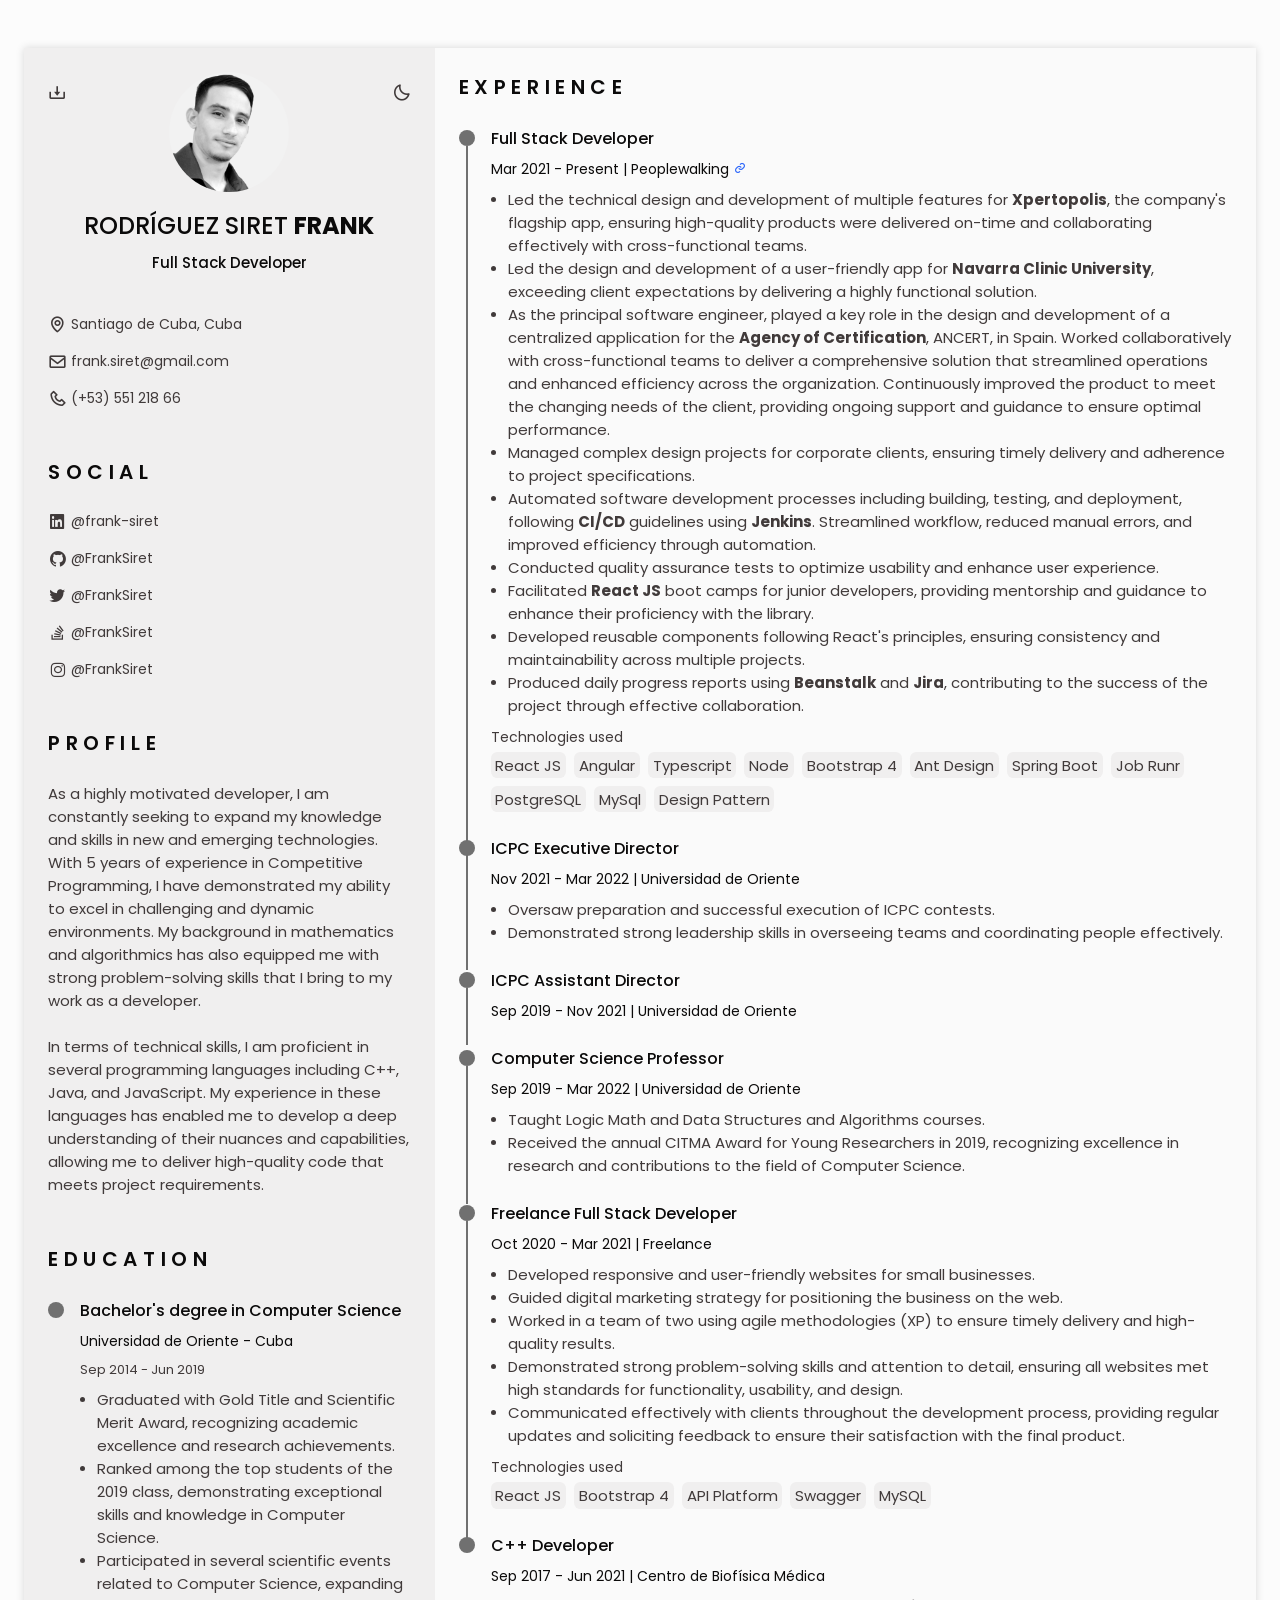
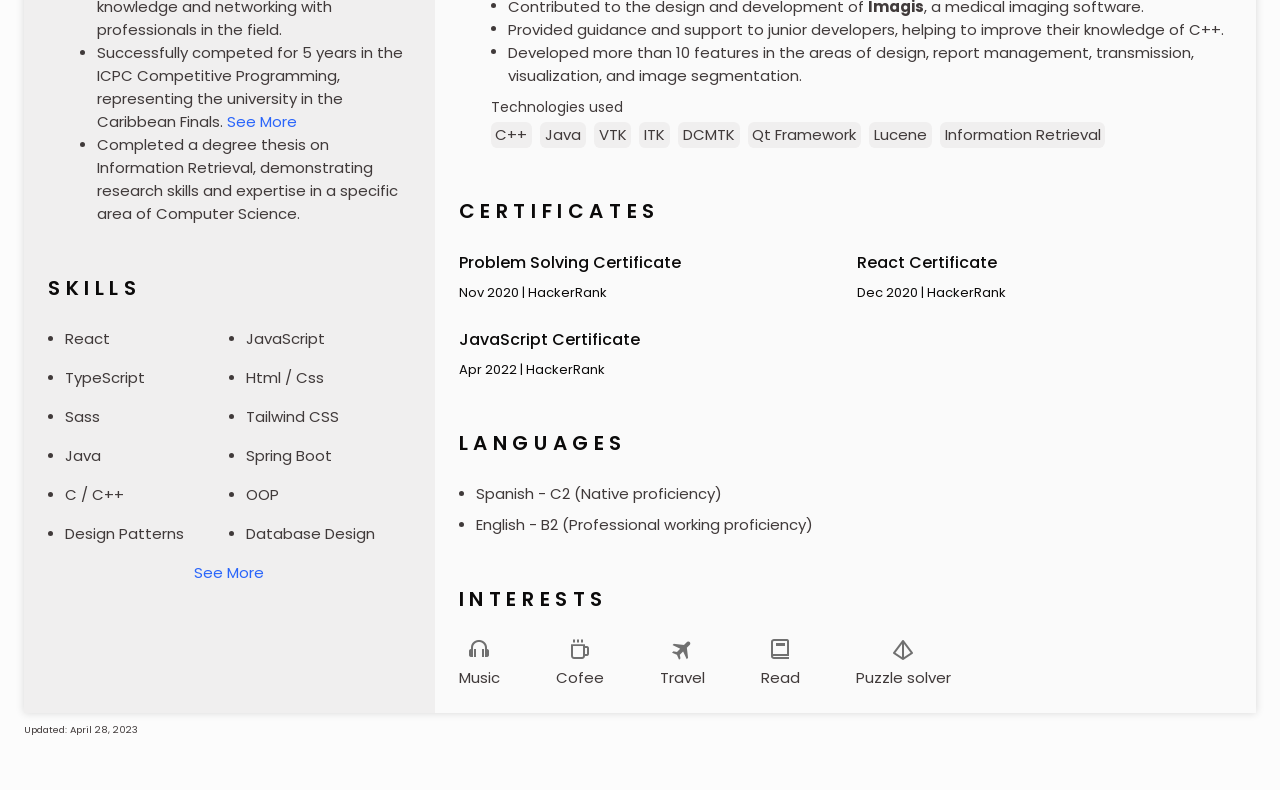
==== index.html @ 0987fc13 "change address" ====
<!DOCTYPE html>
<html lang="en">

<head>
    <meta charset="UTF-8">
    <meta name="viewport" content="width=device-width, initial-scale=1.0">

    <!--========== BOX ICONS ==========-->
    <link rel="stylesheet" href="https://cdn.jsdelivr.net/npm/boxicons@latest/css/boxicons.min.css">

    <!--========== CSS ==========-->
    <link rel="stylesheet" href="assets/css/styles.css">

    <title>Resume CV - Frank</title>
</head>

<body>
    <!--========== HEADER ==========-->
    <header class=" l-header" id="header">
        <nav class="nav bd-container">
            <a href="#" class="nav__logo">Frank</a>

            <div class="nav__menu" id="nav-menu">
                <ul class="nav__list">
                    <li class="nav__item">
                        <a href="#home" class="nav__link">
                            <i class='bx bx-home nav__icon'></i>Home
                        </a>
                    </li>

                    <li class="nav__item">
                        <a href="#profile" class="nav__link">
                            <i class='bx bx-user nav__icon'></i>Profile
                        </a>
                    </li>

                    <li class="nav__item">
                        <a href="#education" class="nav__link">
                            <i class='bx bx-book nav__icon'></i>Education
                        </a>
                    </li>

                    <li class="nav__item">
                        <a href="#skills" class="nav__link">
                            <i class='bx bx-receipt nav__icon'></i>Skills
                        </a>
                    </li>

                    <li class="nav__item">
                        <a href="#experience" class="nav__link">
                            <i class='bx bx-briefcase-alt nav__icon'></i>Experience
                        </a>
                    </li>

                    <li class="nav__item">
                        <a href="#certificates" class="nav__link">
                            <i class='bx bx-award nav__icon'></i>Certificates
                        </a>
                    </li>

                    <!-- <li class="nav__item">
                        <a href="#references" class="nav__link">
                            <i class='bx bx-link-external nav__icon'></i>References
                        </a>
                    </li> -->
                </ul>
            </div>

            <div class="nav__toggle" id="nav-toggle">
                <i class='bx bx-grid-alt'></i>
            </div>
        </nav>
    </header>

    <main class="l-main bd-container">
        <!-- All elements within this div, is generated in PDF -->
        <div class="resume" id="area-cv">
            <div class="resume__left">
                <!--========== HOME ==========-->
                <section class="home" id="home">
                    <div class="home__container section bd-grid">
                        <div class="home__data bd-grid">
                            <img src="assets/img/perfil.jpg" alt="" class="home__img">

                            <h1 class="home__title">RODRÍGUEZ SIRET <b>FRANK</b></h1>

                            <h3 class="home__profession">Full Stack Developer</h3>

                            <!-- Button to download yout CV saved in the pdf folder. Available for mobile -->
                            <div>
                                <a download="" href="assets/pdf/cv-frank-rodriguez-ca.pdf" target="_blank"
                                    class="home__button-movil">Download</a>
                            </div>
                        </div>

                        <div class="home__address bd-grid">
                            <span class="home__information">
                                <i class='bx bx-map home__icon'></i> Santiago de Cuba, Cuba
                            </span>

                            <a href="mailto:frank.siret@gmail.com" target="_black" class="home__information">
                                <i class='bx bx-envelope home__icon'></i> frank.siret@gmail.com
                            </a>

                            <a href="tel:+5352268245" target="_black" class="home__information">
                                <i class='bx bx-phone home__icon'></i> (+53) 551 218 66
                            </a>
                        </div>

                    </div>

                    <!-- Theme change button -->
                    <i class="bx bx-moon change-theme" title="Theme" id="theme-button"></i>

                    <!-- Button to generate and download the pdf. Available for desktop. -->
                    <!-- <i class="bx bx-download generate-pdf" title="Generate PDF" id="resume-button"></i> -->

                    <a title="Download PDF" class="bx bx-download generate-pdf" download=""
                        href="assets/pdf/cv-frank-rodriguez-ca.pdf" target="_blank"></a>

                </section>

                <!--========== SOCIAL ==========-->
                <section class="social section">
                    <h2 class="section-title">SOCIAL</h2>

                    <div class="social__container bd-grid">
                        <a href="https://linkedin.com/in/frank-siret/" target="_black" class="social__link">
                            <i class='bx bxl-linkedin-square social__icon'></i> @frank-siret
                        </a>

                        <a href="https://github.com/FrankSiret" target="_black" class="social__link">
                            <i class='bx bxl-github social__icon'></i> @FrankSiret
                        </a>

                        <a href="https://twitter.com/FrankSiret" target="_black" class="social__link">
                            <i class='bx bxl-twitter social__icon'></i> @FrankSiret
                        </a>

                        <a href="https://stackoverflow.com/users/11278974/franksiret" target="_black"
                            class="social__link">
                            <i class='bx bxl-stack-overflow social__icon'></i> @FrankSiret
                        </a>

                        <a href="https://www.instagram.com/franksiret/" target="_black" class="social__link">
                            <i class='bx bxl-instagram social__icon'></i> @FrankSiret
                        </a>
                    </div>
                </section>

                <!--========== PROFILE ==========-->
                <section class="profile section" id="profile">
                    <h2 class="section-title">Profile</h2>

                    <p class="profile__description">
                        As a highly motivated developer, I am constantly seeking to expand my knowledge and skills in
                        new and emerging technologies. With 5 years of experience in Competitive Programming, I have
                        demonstrated my ability to excel in challenging and dynamic environments. My background in
                        mathematics and algorithmics has also equipped me with strong problem-solving skills that I
                        bring to my work as a developer.
                    </p>
                    <br>
                    <p class="profile__description">
                        In terms of technical skills, I am proficient in several programming languages including C++,
                        Java, and JavaScript. My experience in these languages has enabled me to develop a deep
                        understanding of their nuances and capabilities, allowing me to deliver high-quality code that
                        meets project requirements.
                    </p>
                </section>

                <!--========== EDUCATION ==========-->
                <section class="education section" id="education">
                    <h2 class="section-title">Education</h2>

                    <div class="education__container bd-grid">
                        <div class="education__content">
                            <div class="education__time">
                                <span class="education__rounder"></span>
                                <span class="education__line"></span>
                            </div>

                            <div class="education__data bd-grid">
                                <h3 class="education__title">Bachelor's degree in Computer Science</h3>
                                <span class="education__studies">Universidad de Oriente - Cuba</span>
                                <span class="education__year">Sep 2014 - Jun 2019</span>
                                <ul class="education__list">
                                    <li class="education__description">
                                        <span class="education__circle"></span>
                                        <div>Graduated with Gold Title and Scientific Merit Award, recognizing academic
                                            excellence and research achievements.</div>
                                    </li>
                                    <li class="education__description">
                                        <span class="education__circle"></span>
                                        <div>Ranked among the top students of the 2019 class, demonstrating exceptional
                                            skills and knowledge in Computer Science.</div>
                                    </li>
                                    <li class="education__description">
                                        <span class="education__circle"></span>
                                        <div>Participated in several scientific events related to Computer Science,
                                            expanding knowledge and networking with professionals in the field.</div>
                                    </li>
                                    <li class="education__description">
                                        <span class="education__circle"></span>
                                        <div>Successfully competed for 5 years in the ICPC Competitive Programming,
                                            representing the university in the Caribbean Finals.

                                            <a href="#" class="icpc__award-button" id="icpc__award-button">See
                                                More</a>

                                            <ul class="icpc__award" id="icpc__award">
                                                <li class="icpc__award-item">
                                                    <div class="icpc__time">
                                                        <span class="icpc__rounder"></span>
                                                        <span class="icpc__line"></span>
                                                    </div>

                                                    <div class="icpc__data bd-grid">
                                                        <p class="icpc__award-title">2018 ICPC Caribbean Finals</p>
                                                        <span class="icpc__award-date"
                                                            title="Univeridad de las Ciencias Informáticas">Nov 2018 -
                                                            UCI</span>
                                                        <div class="icpc__award-data">
                                                            <a target="_blank"
                                                                href="https://icpc.baylor.edu/regionals/finder/caribfinals-2018/standings"
                                                                class="icpc__award-place">
                                                                14th place</a>
                                                            <span class="icpc__award-team">Mirage Team</span>
                                                        </div>
                                                    </div>
                                                </li>

                                                <li class="icpc__award-item">
                                                    <div class="icpc__time">
                                                        <span class="icpc__rounder"></span>
                                                        <span class="icpc__line"></span>
                                                    </div>

                                                    <div class="icpc__data bd-grid">
                                                        <p class="icpc__award-title">6th ICPC Challenger <a
                                                                target="_blank"
                                                                href="https://coj-forum.uci.cu/viewtopic.php?f=105&t=3603">"Battles
                                                                in the
                                                                Caribbean II"</a></p>
                                                        <span class="icpc__award-date"
                                                            title="Univeridad de las Ciencias Informáticas">Nov 2018 -
                                                            UCI</span>
                                                        <div class="icpc__award-data">
                                                            <span class="icpc__award-place color-gold">1st place</span>
                                                            <span class="icpc__award-team">Mirage Team</span>
                                                        </div>
                                                    </div>
                                                </li>

                                                <li class="icpc__award-item">
                                                    <div class="icpc__time">
                                                        <span class="icpc__rounder"></span>
                                                        <span class="icpc__line"></span>
                                                    </div>

                                                    <div class="icpc__data bd-grid">
                                                        <p class="icpc__award-title">2017 ICPC Caribbean Finals</p>
                                                        <span class="icpc__award-date"
                                                            title="Univeridad Central Marta Abreu de las Villas">Nov
                                                            2017 -
                                                            UCLV</span>
                                                        <div class="icpc__award-data">
                                                            <a target="_blank"
                                                                href="https://icpc.baylor.edu/regionals/finder/CF-2017/standings"
                                                                class="icpc__award-place">
                                                                13th place</a>
                                                            <span class="icpc__award-team">A-SAO Team</span>
                                                        </div>
                                                    </div>
                                                </li>

                                                <li class="icpc__award-item">
                                                    <div class="icpc__time">
                                                        <span class="icpc__rounder"></span>
                                                        <span class="icpc__line"></span>
                                                    </div>

                                                    <div class="icpc__data bd-grid">
                                                        <p class="icpc__award-title">5th ICPC Challenger <a
                                                                target="_blank"
                                                                href="https://coj-forum.uci.cu/viewtopic.php?f=77&t=3300&p=5077">"Connect
                                                                4"</a></p>
                                                        <span class="icpc__award-date"
                                                            title="Univeridad Central Marta Abreu de las Villas">Nov
                                                            2017 -
                                                            UCLV</span>
                                                        <div class="icpc__award-data">
                                                            <span class="icpc__award-place color-gold">1st place</span>
                                                            <span class="icpc__award-team">A-SAO Team</span>
                                                        </div>
                                                    </div>
                                                </li>

                                                <li class="icpc__award-item">
                                                    <div class="icpc__time">
                                                        <span class="icpc__rounder"></span>
                                                        <span class="icpc__line"></span>
                                                    </div>

                                                    <div class="icpc__data bd-grid">
                                                        <p class="icpc__award-title">2015 ACM-ICPC Caribbean Finals</p>
                                                        <span class="icpc__award-date"
                                                            title="Univeridad de las Ciencias Informáticas">Nov 2015 -
                                                            UCI</span>
                                                        <div class="icpc__award-data">
                                                            <a target="_blank"
                                                                href="https://icpc.baylor.edu/regionals/finder/CF-2015/standings"
                                                                class="icpc__award-place">
                                                                20th place</a>
                                                            <span class="icpc__award-team">A-SAO Team</span>
                                                        </div>
                                                    </div>
                                                </li>

                                                <li class="icpc__award-item">
                                                    <div class="icpc__time">
                                                        <span class="icpc__rounder"></span>
                                                        <span class="icpc__line"></span>
                                                    </div>

                                                    <div class="icpc__data bd-grid">
                                                        <p class="icpc__award-title">2014 ACM-ICPC Caribbean Finals</p>
                                                        <span class="icpc__award-date"
                                                            title="Univeridad de las Ciencias Informáticas">Nov 2014 -
                                                            UCI</span>
                                                        <div class="icpc__award-data">
                                                            <a target="_blank"
                                                                href="https://icpc.baylor.edu/regionals/finder/CF-2014/standings"
                                                                class="icpc__award-place">
                                                                34th place</a>
                                                            <span class="icpc__award-team">A-SAO Team</span>
                                                        </div>
                                                    </div>
                                                </li>
                                            </ul>
                                        </div>

                                    </li>
                                    <li class="education__description">
                                        <span class="education__circle"></span>
                                        <div>Completed a degree thesis on Information Retrieval, demonstrating research
                                            skills and expertise in a specific area of Computer Science.</div>
                                    </li>
                                </ul>
                            </div>
                        </div>

                    </div>
                </section>


                <!--========== SKILLS  ==========-->
                <section class="skills section hide" id="skills">
                    <h2 class="section-title">Skills</h2>

                    <div class="skills__content bd-grid">
                        <div class="skills__name">
                            <span class="skills__circle"></span> React
                            <div class="skills__time-stars" title="5 Stars">
                                <span class="skills__time">(7 years)</span>
                                <span class="skills__stars"><i class='bx bxs-star star__icon'></i>5</span>
                            </div>
                        </div>
                        <div class="skills__name">
                            <span class="skills__circle"></span> JavaScript
                            <div class="skills__time-stars" title="5 Stars">
                                <span class="skills__time">(7 years)</span>
                                <span class="skills__stars"><i class='bx bxs-star star__icon'></i>5</span>
                            </div>
                        </div>
                        <div class="skills__name">
                            <span class="skills__circle"></span> TypeScript
                            <div class="skills__time-stars" title="5 Stars">
                                <span class="skills__time">(5 years)</span>
                                <span class="skills__stars"><i class='bx bxs-star star__icon'></i>5</span>
                            </div>
                        </div>
                        <div class="skills__name">
                            <span class="skills__circle"></span> Html / Css
                            <div class="skills__time-stars" title="5 Stars">
                                <span class="skills__time">(7 years)</span>
                                <span class="skills__stars"><i class='bx bxs-star star__icon'></i>5</span>
                            </div>
                        </div>
                        <div class="skills__name">
                            <span class="skills__circle"></span> Sass
                            <div class="skills__time-stars" title="5 Stars">
                                <span class="skills__time">(6 years)</span>
                                <span class="skills__stars"><i class='bx bxs-star star__icon'></i>5</span>
                            </div>
                        </div>
                        <div class="skills__name">
                            <span class="skills__circle"></span> Tailwind CSS
                            <div class="skills__time-stars" title="4 Stars">
                                <span class="skills__time">(1 year)</span>
                                <span class="skills__stars"><i class='bx bxs-star star__icon'></i>5</span>
                            </div>
                        </div>
                        <div class="skills__name">
                            <span class="skills__circle"></span> Java
                            <div class="skills__time-stars" title="5 Stars">
                                <span class="skills__time">(10+ years)</span>
                                <span class="skills__stars"><i class='bx bxs-star star__icon'></i>5</span>
                            </div>
                        </div>
                        <div class="skills__name">
                            <span class="skills__circle"></span> Spring Boot
                            <div class="skills__time-stars" title="5 Stars">
                                <span class="skills__time">(3 year)</span>
                                <span class="skills__stars"><i class='bx bxs-star star__icon'></i>4</span>
                            </div>
                        </div>
                        <div class="skills__name">
                            <span class="skills__circle"></span> C / C++
                            <div class="skills__time-stars" title="5 Stars">
                                <span class="skills__time">(10+ years)</span>
                                <span class="skills__stars"><i class='bx bxs-star star__icon'></i>5</span>
                            </div>
                        </div>
                        <div title="Object-oriented programming" class="skills__name">
                            <span class="skills__circle"></span> OOP
                            <div class="skills__time-stars" title="5 Stars">
                                <span class="skills__time">(10+ years)</span>
                                <span class="skills__stars"><i class='bx bxs-star star__icon'></i>5</span>
                            </div>
                        </div>
                        <div class="skills__name">
                            <span class="skills__circle"></span> Design Patterns
                            <div class="skills__time-stars" title="4 Stars">
                                <span class="skills__time">(3 years)</span>
                                <span class="skills__stars"><i class='bx bxs-star star__icon'></i>5</span>
                            </div>
                        </div>
                        <div class="skills__name">
                            <span class="skills__circle"></span> Database Design
                            <div class="skills__time-stars" title="5 Stars">
                                <span class="skills__time">(8 years)</span>
                                <span class="skills__stars"><i class='bx bxs-star star__icon'></i>5</span>
                            </div>
                        </div>
                        <!-- <div class="skills__name">
                            <span class="skills__circle"></span> Flutter
                            <div class="skills__time-stars" title="2 Stars">
                                <span class="skills__time">(~1 year)</span>
                                <span class="skills__stars"><i class='bx bxs-star star__icon'></i>2</span>
                            </div>
                        </div> -->
                        <div class="skills__name showmore hide">
                            <span class="skills__circle"></span> Node
                            <div class="skills__time-stars" title="4 Stars">
                                <span class="skills__time">(5 years)</span>
                                <span class="skills__stars"><i class='bx bxs-star star__icon'></i>4</span>
                            </div>
                        </div>
                        <div class="skills__name showmore hide">
                            <span class="skills__circle"></span> Bootstrap 4
                            <div class="skills__time-stars" title="5 Stars">
                                <span class="skills__time">(6 years)</span>
                                <span class="skills__stars"><i class='bx bxs-star star__icon'></i>5</span>
                            </div>
                        </div>
                        <div class="skills__name showmore hide">
                            <span class="skills__circle"></span> MongoDB
                            <div class="skills__time-stars" title="5 Stars">
                                <span class="skills__time">(5 years)</span>
                                <span class="skills__stars"><i class='bx bxs-star star__icon'></i>5</span>
                            </div>
                        </div>
                        <div class="skills__name showmore hide">
                            <span class="skills__circle"></span> MySQL
                            <div class="skills__time-stars" title="5 Stars">
                                <span class="skills__time">(8 years)</span>
                                <span class="skills__stars"><i class='bx bxs-star star__icon'></i>5</span>
                            </div>
                        </div>
                        <div class="skills__name showmore hide">
                            <span class="skills__circle"></span> PostgreSQL
                            <div class="skills__time-stars" title="5 Stars">
                                <span class="skills__time">(4 years)</span>
                                <span class="skills__stars"><i class='bx bxs-star star__icon'></i>5</span>
                            </div>
                        </div>
                        <div class="skills__name showmore hide">
                            <span class="skills__circle"></span> Git / Github
                            <div class="skills__time-stars" title="5 Stars">
                                <span class="skills__time">(7 years)</span>
                                <span class="skills__stars"><i class='bx bxs-star star__icon'></i>5</span>
                            </div>
                        </div>
                        <div class="skills__name showmore hide">
                            <span class="skills__circle"></span> API Rest
                            <div class="skills__time-stars" title="5 Stars">
                                <span class="skills__time">(5 years)</span>
                                <span class="skills__stars"><i class='bx bxs-star star__icon'></i>5</span>
                            </div>
                        </div>
                        <div class="skills__name showmore hide">
                            <span class="skills__circle"></span> UI / UX
                            <div class="skills__time-stars" title="4 Stars">
                                <span class="skills__time">(5 years)</span>
                                <span class="skills__stars"><i class='bx bxs-star star__icon'></i>3</span>
                            </div>
                        </div>
                        <div class="skills__name showmore hide">
                            <span class="skills__circle"></span> CI / CD
                            <div class="skills__time-stars" title="4 Stars">
                                <span class="skills__time">(3 year)</span>
                                <span class="skills__stars"><i class='bx bxs-star star__icon'></i>3</span>
                            </div>
                        </div>
                        <div class="skills__name showmore hide">
                            <span class="skills__circle"></span> JIRA
                            <div class="skills__time-stars" title="4 Stars">
                                <span class="skills__time">(3 year)</span>
                                <span class="skills__stars"><i class='bx bxs-star star__icon'></i>3</span>
                            </div>
                        </div>
                        <div class="skills__name showmore hide">
                            <span class="skills__circle"></span> Jenkins
                            <div class="skills__time-stars" title="4 Stars">
                                <span class="skills__time">(3 year)</span>
                                <span class="skills__stars"><i class='bx bxs-star star__icon'></i>3</span>
                            </div>
                        </div>
                        <div class="skills__name showmore hide">
                            <span class="skills__circle"></span> Qt Creator
                            <div class="skills__time-stars" title="5 Stars">
                                <span class="skills__time">(3 years)</span>
                                <span class="skills__stars"><i class='bx bxs-star star__icon'></i>5</span>
                            </div>
                        </div>
                        <div class="skills__name showmore hide">
                            <span class="skills__circle"></span> Qt Quick / QML
                            <div class="skills__time-stars" title="5 Stars">
                                <span class="skills__time">(3 years)</span>
                                <span class="skills__stars"><i class='bx bxs-star star__icon'></i>5</span>
                            </div>
                        </div>
                        <div class="skills__name showmore hide">
                            <span class="skills__circle"></span> Python
                            <div class="skills__time-stars" title="4 Stars">
                                <span class="skills__time">(2 year)</span>
                                <span class="skills__stars"><i class='bx bxs-star star__icon'></i>3</span>
                            </div>
                        </div>
                        <div class="skills__name showmore hide">
                            <span class="skills__circle"></span> Scrum
                            <div class="skills__time-stars" title="4 Stars">
                                <span class="skills__time">(3 years)</span>
                                <span class="skills__stars"><i class='bx bxs-star star__icon'></i>3</span>
                            </div>
                        </div>
                        <div class="skills__name showmore hide">
                            <span class="skills__circle"></span> RUP
                            <div class="skills__time-stars" title="4 Stars">
                                <span class="skills__time">(2 years)</span>
                                <span class="skills__stars"><i class='bx bxs-star star__icon'></i>3</span>
                            </div>
                        </div>
                        <div class="skills__name showmore hide">
                            <span class="skills__circle"></span> Adobe Photoshop
                            <div class="skills__time-stars" title="5 Stars">
                                <span class="skills__time">(10+ years)</span>
                                <span class="skills__stars"><i class='bx bxs-star star__icon'></i>5</span>
                            </div>
                        </div>
                        <div class="skills__name showmore hide">
                            <span class="skills__circle"></span> LaTex
                            <div class="skills__time-stars" title="5 Stars">
                                <span class="skills__time">(3 years)</span>
                                <span class="skills__stars"><i class='bx bxs-star star__icon'></i>5</span>
                            </div>
                        </div>
                        <div class="skills__name showmore hide">
                            <span class="skills__circle"></span> Microsoft Office
                            <div class="skills__time-stars" title="5 Stars">
                                <span class="skills__time">(10+ years)</span>
                                <span class="skills__stars"><i class='bx bxs-star star__icon'></i>5</span>
                            </div>
                        </div>
                    </div>
                    <a href="#" class="skills-button" id="skills-button">See More</a>
                </section>

            </div>

            <div class="resume__right">
                <!--========== EXPERIENCE ==========-->
                <section class="experience section" id="experience">
                    <h2 class="section-title">Experience</h2>

                    <div class="experience__container bd-grid">
                        <div class="experience__content">
                            <div class="experience__time">
                                <span class="experience__rounder"></span>
                                <span class="experience__line"></span>
                            </div>

                            <div class="experience__data bd-grid">
                                <h3 class="experience__title">Full Stack Developer</h3>
                                <span class="experience__company">Mar 2021 - Present | Peoplewalking<a
                                        href="https://www.peoplewalking.com/" target="_blank"><i
                                            class="bx bx-link external-link"></i></a></span>
                                <ul class="experience__list">
                                    <li class="experience__description">
                                        <span class="experience__circle"></span>
                                        <div>Led the technical design and development of multiple features for
                                            <strong>Xpertopolis</strong>, the company's flagship app, ensuring
                                            high-quality products were delivered on-time and collaborating effectively
                                            with cross-functional teams.
                                        </div>
                                    </li>
                                    <li class="experience__description">
                                        <span class="experience__circle"></span>
                                        <div>Led the design and development of a user-friendly app for <strong>Navarra
                                                Clinic University</strong>, exceeding client expectations by delivering
                                            a highly functional solution.</div>
                                    </li>
                                    <li class="experience__description">
                                        <span class="experience__circle"></span>
                                        <div>As the principal software engineer, played a key role in the design and
                                            development of a centralized application for the <strong>Agency of
                                                Certification</strong>, ANCERT, in Spain. Worked collaboratively with
                                            cross-functional teams to deliver a comprehensive solution that streamlined
                                            operations and enhanced efficiency across the organization. Continuously
                                            improved the product to meet the changing needs of the client, providing
                                            ongoing support and guidance to ensure optimal performance.</div>
                                    </li>
                                    <li class="experience__description">
                                        <span class="experience__circle"></span>
                                        <div>Managed complex design projects for corporate clients, ensuring timely
                                            delivery and adherence to project specifications.</div>
                                    </li>
                                    <li class="experience__description">
                                        <span class="experience__circle"></span>
                                        <div>Automated software development processes including building, testing, and
                                            deployment, following <strong>CI/CD</strong> guidelines using
                                            <strong>Jenkins</strong>. Streamlined workflow, reduced manual errors, and
                                            improved efficiency through automation.
                                        </div>
                                    </li>
                                    <li class="experience__description">
                                        <span class="experience__circle"></span>
                                        <div>Conducted quality assurance tests to optimize usability and enhance user
                                            experience.</div>
                                    </li>
                                    <li class="experience__description">
                                        <span class="experience__circle"></span>
                                        <div>Facilitated <strong>React JS</strong> boot camps for junior developers,
                                            providing mentorship and guidance to enhance their proficiency with the
                                            library.</div>
                                    </li>
                                    <li class="experience__description">
                                        <span class="experience__circle"></span>
                                        <div>Developed reusable components following React's principles, ensuring
                                            consistency and maintainability across multiple projects.</div>
                                    </li>
                                    <li class="experience__description">
                                        <span class="experience__circle"></span>
                                        <div>Produced daily progress reports using <strong>Beanstalk</strong> and
                                            <strong>Jira</strong>, contributing to the success of the project through
                                            effective collaboration.
                                        </div>
                                    </li>
                                </ul>
                                <div class="experience__technologies">
                                    <span>Technologies used</span>
                                    <ul class="experience__technologies-list">
                                        <li class="experience__technologies-item">React JS</li>
                                        <li class="experience__technologies-item">Angular</li>
                                        <li class="experience__technologies-item">Typescript</li>
                                        <li class="experience__technologies-item">Node</li>
                                        <li class="experience__technologies-item">Bootstrap 4</li>
                                        <li class="experience__technologies-item">Ant Design</li>
                                        <li class="experience__technologies-item">Spring Boot</li>
                                        <li class="experience__technologies-item">Job Runr</li>
                                        <li class="experience__technologies-item">PostgreSQL</li>
                                        <li class="experience__technologies-item">MySql</li>
                                        <li class="experience__technologies-item">Design Pattern</li>
                                    </ul>
                                </div>
                            </div>
                        </div>

                        <div class="experience__content">
                            <div class="experience__time">
                                <span class="experience__rounder"></span>
                                <span class="experience__line"></span>
                            </div>

                            <div class="experience__data bd-grid">
                                <h3 class="experience__title">ICPC Executive Director</h3>
                                <span class="experience__company">Nov 2021 - Mar 2022 | Universidad de Oriente</span>
                                <ul class="experience__list">
                                    <li class="experience__description">
                                        <span class="experience__circle"></span>
                                        <div>Oversaw preparation and successful execution of ICPC contests.</div>
                                    </li>
                                    <li class="experience__description">
                                        <span class="experience__circle"></span>
                                        <div>Demonstrated strong leadership skills in overseeing teams and coordinating
                                            people effectively.</div>
                                    </li>
                                </ul>
                            </div>
                        </div>

                        <div class="experience__content">
                            <div class="experience__time">
                                <span class="experience__rounder"></span>
                                <span class="experience__line"></span>
                            </div>

                            <div class="experience__data bd-grid">
                                <h3 class="experience__title">ICPC Assistant Director</h3>
                                <span class="experience__company">Sep 2019 - Nov 2021 | Universidad de Oriente</span>
                            </div>
                        </div>

                        <div class="experience__content">
                            <div class="experience__time">
                                <span class="experience__rounder"></span>
                                <span class="experience__line"></span>
                            </div>

                            <div class="experience__data bd-grid">
                                <h3 class="experience__title">Computer Science Professor</h3>
                                <span class="experience__company">Sep 2019 - Mar 2022 | Universidad de Oriente</span>
                                <ul class="experience__list">
                                    <li class="experience__description">
                                        <span class="experience__circle"></span>
                                        <div>Taught Logic Math and Data Structures and Algorithms courses.</div>
                                    </li>
                                    <li class="experience__description">
                                        <span class="experience__circle"></span>
                                        <div>Received the annual CITMA Award for Young Researchers in 2019, recognizing
                                            excellence in research and contributions to the field of Computer Science.
                                        </div>
                                    </li>
                                </ul>
                            </div>
                        </div>

                        <div class="experience__content">
                            <div class="experience__time">
                                <span class="experience__rounder"></span>
                                <span class="experience__line"></span>
                            </div>

                            <div class="experience__data bd-grid">
                                <h3 class="experience__title">Freelance Full Stack Developer</h3>
                                <span class="experience__company">Oct 2020 - Mar 2021 | Freelance</span>
                                <ul class="experience__list">
                                    <li class="experience__description">
                                        <span class="experience__circle"></span>
                                        <div>Developed responsive and user-friendly websites for small businesses.</div>
                                    </li>
                                    <li class="experience__description">
                                        <span class="experience__circle"></span>
                                        <div>Guided digital marketing strategy for positioning the business on the web.
                                        </div>
                                    </li>
                                    <li class="experience__description">
                                        <span class="experience__circle"></span>
                                        <div>Worked in a team of two using agile methodologies (XP) to ensure timely
                                            delivery and high-quality results.</div>
                                    </li>
                                    <li class="experience__description">
                                        <span class="experience__circle"></span>
                                        <div>Demonstrated strong problem-solving skills and attention to detail,
                                            ensuring all websites met high standards for functionality, usability, and
                                            design.</div>
                                    </li>
                                    <li class="experience__description">
                                        <span class="experience__circle"></span>
                                        <div>Communicated effectively with clients throughout the development process,
                                            providing regular updates and soliciting feedback to ensure their
                                            satisfaction with the final product.</div>
                                    </li>
                                </ul>
                                <div class="experience__technologies">
                                    <span>Technologies used</span>
                                    <ul class="experience__technologies-list">
                                        <li class="experience__technologies-item">React JS</li>
                                        <li class="experience__technologies-item">Bootstrap 4</li>
                                        <li class="experience__technologies-item">API Platform</li>
                                        <li class="experience__technologies-item">Swagger</li>
                                        <li class="experience__technologies-item">MySQL</li>
                                    </ul>
                                </div>
                            </div>
                        </div>

                        <div class="experience__content">
                            <div class="experience__time">
                                <span class="experience__rounder"></span>
                                <span class="experience__line"></span>
                            </div>

                            <div class="experience__data bd-grid">
                                <h3 class="experience__title">C++ Developer</h3>
                                <span class="experience__company">Sep 2017 - Jun 2021 | Centro de Biofísica
                                    Médica</span>
                                <ul class="experience__list">
                                    <li class="experience__description">
                                        <span class="experience__circle"></span>
                                        <div>Contributed to the design and development of <strong>Imagis</strong>, a
                                            medical imaging software.</div>
                                    </li>
                                    <li class="experience__description">
                                        <span class="experience__circle"></span>
                                        <div>Provided guidance and support to junior developers, helping to improve
                                            their knowledge of C++.</div>
                                    </li>
                                    <li class="experience__description">
                                        <span class="experience__circle"></span>
                                        <div>Developed more than 10 features in the areas of design, report management,
                                            transmission, visualization, and image segmentation.</div>
                                    </li>
                                </ul>
                                <div class="experience__technologies">
                                    <span>Technologies used</span>
                                    <ul class="experience__technologies-list">
                                        <li class="experience__technologies-item">C++</li>
                                        <li class="experience__technologies-item">Java</li>
                                        <li class="experience__technologies-item">VTK</li>
                                        <li class="experience__technologies-item">ITK</li>
                                        <li class="experience__technologies-item">DCMTK</li>
                                        <li class="experience__technologies-item">Qt Framework</li>
                                        <li class="experience__technologies-item">Lucene</li>
                                        <li class="experience__technologies-item">Information Retrieval</li>
                                    </ul>
                                </div>
                            </div>
                        </div>
                    </div>
                </section>

                <!--========== CERTIFICATES ==========-->
                <section class="certificate section" id="certificates">
                    <h2 class="section-title">Certificates</h2>

                    <div class="certificate__container bd-grid bd-grid-2">

                        <div class="certificate__content bd-grid">
                            <h3 class="certificate__title">Problem Solving Certificate</h3>
                            <span class="certificate__company">Nov 2020 | HackerRank</span>
                        </div>

                        <div class="certificate__content bd-grid">
                            <h3 class="certificate__title">React Certificate</h3>
                            <span class="certificate__company">Dec 2020 | HackerRank</span>
                        </div>

                        <div class="certificate__content bd-grid">
                            <h3 class="certificate__title">JavaScript Certificate</h3>
                            <span class="certificate__company">Apr 2022 | HackerRank</span>
                        </div>

                    </div>
                </section>

                <!--========== LANGUAGES ==========-->
                <section class="languages section">
                    <h3 class="section-title">Languages</h3>

                    <div class="languages__container">
                        <ul class="languages__content bd-grid">
                            <li class="languages__name">
                                <span class="languages__circle"></span> Spanish - C2 (Native proficiency)
                            </li>

                            <li class="languages__name">
                                <span class="languages__circle"></span> English - B2 (Professional working proficiency)
                            </li>
                        </ul>
                    </div>
                </section>

                <!--========== INTERESTS ==========-->
                <section class="interests section">
                    <h2 class="section-title">Interests</h2>

                    <div class="interests__container bd-grid">
                        <div class="interests__content">
                            <i class="bx bx-headphone interests__icon"></i>
                            <span class="interests__name">Music</span>
                        </div>

                        <div class="interests__content">
                            <i class="bx bx-coffee interests__icon"></i>
                            <span class="interests__name">Cofee</span>
                        </div>

                        <div class="interests__content">
                            <i class="bx bxs-plane-alt interests__icon"></i>
                            <span class="interests__name">Travel</span>
                        </div>

                        <div class="interests__content">
                            <i class="bx bx-book interests__icon"></i>
                            <span class="interests__name">Read</span>
                        </div>

                        <div class="interests__content">
                            <i class='bx bx-pyramid interests__icon'></i>
                            <span class="interests__name">Puzzle solver</span>
                        </div>

                    </div>
                </section>
            </div>
        </div>
        <p class="updated">Updated: April 28, 2023</p>
    </main>

    <!--========== SCROLL TOP ==========-->
    <a href="#" class="scrolltop" id="scroll-top">
        <i class='bx bx-up-arrow-alt scrollttop__icon'></i>
    </a>

    <!--========== HTML2PDF ==========-->
    <!-- <script src="assets/js/html2pdf.bundle.min.js"></script> -->

    <!--========== MAIN JS ==========-->
    <script src="assets/js/main.js"></script>
</body>

</html>
---- assets/css/styles.css ----
/*===== GOOGLE FONTS =====*/
@import url("https://fonts.googleapis.com/css2?family=Poppins:wght@400;500;600&display=swap");

/*===== VARIABLES CSS =====*/
:root {
  --header-height: 3rem;

  /*========== Colors ==========*/
  --title-color: #0b0a0a;
  --text-color: #403a3a;
  --text-link: #2a65fa;
  --text-color-light: #707070;
  --text-color-gold: goldenrod;
  --container-color: #fafafa;
  --container-color-alt: #f0efef;
  --body-color: #fcfcfc;

  /*========== Font and typography ==========*/
  --body-font: "Poppins", sans-serif;
  --h1-font-size: 1.5rem;
  --h2-font-size: 1.25rem;
  --h3-font-size: 1rem;
  --normal-font-size: 0.938rem;
  --small-font-size: 0.875rem;
  --smaller-font-size: 0.813rem;
  --tiny-font-size: 0.713rem;

  /*========== Font weight ==========*/
  --font-medium: 500;
  --font-semi-bold: 600;

  /*========== Margenes ==========*/
  --mb-1: 0.5rem;
  --mb-2: 1rem;
  --mb-3: 1.5rem;

  /*========== z index ==========*/
  --z-tooltip: 10;
  --z-fixed: 100;
}

/*========== BASE ==========*/
*,
::before,
::after {
  box-sizing: border-box;
}

html {
  scroll-behavior: smooth;
}

/*========== Variables Dark theme ==========*/
body.dark-theme {
  --title-color: #f2f2f2;
  --text-color: #bfbfbf;
  --text-link: #5f88f2;
  --container-color: #212121;
  --container-color-alt: #181616;
  --body-color: #2b2b2b;
}

/*========== Button Dark/Light ==========*/
.change-theme {
  position: absolute;
  right: 0;
  top: 2.2rem;
  display: flex;
  color: var(--text-color);
  font-size: 1.2rem;
  cursor: pointer;
}

.change-theme:hover {
  color: var(--title-color);
}

/*========== Font size variables to scale cv ==========*/
body.scale-cv {
  --h1-font-size: 0.8rem;
  --h2-font-size: 0.8rem;
  --h3-font-size: 0.7rem;
  --normal-font-size: 0.7rem;
  --small-font-size: 0.65rem;
  --smaller-font-size: 0.6rem;
}

/*========== Generate PDF button ==========*/
.generate-pdf {
  display: none;
  position: absolute;
  top: 2.2rem;
  left: 0;
  font-size: 1.2rem;
  color: var(--text-color);
  cursor: pointer;
}

.generate-pdf:hover {
  color: var(--title-color);
}

/*========== Classes modified to reduce size and print on A4 sheet ==========*/
.scale-cv .change-theme,
.scale-cv .generate-pdf,
.scale-cv .skills-button,
.scale-cv .icpc__award-button {
  display: none;
}

.scale-cv .bd-container {
  max-width: 595px;
}

.scale-cv .section {
  padding: 1rem 0 1rem;
}

.scale-cv .section-title {
  margin-bottom: 0.75rem;
}

.scale-cv .resume__left,
.scale-cv .resume__right {
  padding: 0 .8rem;
}

.scale-cv .home__img {
  width: 90px;
  height: 90px;
}

.scale-cv .home__container {
  gap: 1.5rem;
}

.scale-cv .home__data {
  gap: 0.25rem;
}

.scale-cv .home__address,
.scale-cv .social__container {
  gap: 0.75rem;
}

.scale-cv .home__icon,
.scale-cv .social__icon,
.scale-cv .interests__icon {
  font-size: 1rem;
}

.scale-cv .education__container,
.scale-cv .experience__container,
.scale-cv .certificate__container {
  gap: 1rem;
}

.scale-cv .education__time,
.scale-cv .experience__time {
  padding-right: 0.5rem;
}

.scale-cv .education__rounder,
.scale-cv .experience__rounder {
  width: 11px;
  height: 11px;
  margin-top: 0.22rem;
}

.scale-cv .education__line,
.scale-cv .experience__line {
  width: 1px;
  height: 104%;
  transform: translate(5px, 0);
}

.scale-cv .education__data,
.scale-cv .experience__data {
  gap: 0.25rem;
}

.scale-cv .skills__name {
  margin-bottom: var(--mb-1);
}

.scale-cv .skills__name.show {
  margin-bottom: var(--mb-1);
}

.scale-cv .skills__content {
  grid-template-columns: repeat(2, 1fr);
}

.scale-cv .interests__container {
  column-gap: 2.5rem;
}

body {
  margin: 0 0 var(--header-height) 0;
  padding: 0;
  font-family: var(--body-font);
  font-size: var(--normal-font-size);
  background-color: var(--body-color);
  color: var(--text-color);
}

h1,
h2,
h3,
ul,
p {
  margin: 0;
}

h1,
h2,
h3 {
  color: var(--title-color);
  font-weight: var(--font-medium);
}

ul {
  padding: 0;
  list-style: none;
}

a {
  text-decoration: none;
  color: var(--text-link);
}

img {
  max-width: 100%;
  height: auto;
}

/*========== CLASS CSS ==========*/
.section {
  padding: 1.5rem 0;
}

.section-title {
  font-size: var(--h2-font-size);
  color: var(--title-color);
  font-weight: var(--font-semi-bold);
  text-transform: uppercase;
  letter-spacing: 0.35rem;
  text-align: center;
  margin-bottom: var(--mb-3);
}

/*========== LAYOUT ==========*/
.bd-container {
  max-width: 1250px;
  width: calc(100% - 3rem);
  margin-left: var(--mb-3);
  margin-right: var(--mb-3);
}

.bd-grid {
  display: grid;
  gap: 1.5rem;
}

.bd-grid-2 {
  grid-template-columns: 1fr 1fr;
}

.l-header {
  width: 100%;
  position: fixed;
  bottom: 0;
  left: 0;
  z-index: var(--z-fixed);
  background-color: var(--body-color);
  box-shadow: 0 -1px 4px rgba(0, 0, 0, 0.1);
  transition: 0.3s;
}

/*========== NAV ==========*/
.nav {
  height: var(--header-height);
  display: flex;
  justify-content: space-between;
  align-items: center;
}

@media screen and (max-width: 968px) {
  .nav__menu {
    position: fixed;
    bottom: -100%;
    left: 0;
    width: 100%;
    padding: 2rem 1.5rem;
    background-color: var(--body-color);
    box-shadow: 0 1px 4px rgba(0, 0, 0, 0.1);
    border-radius: 1rem 1rem 0 0;
    z-index: var(--z-fixed);
    transition: 0.3s;
  }
}

.nav__logo,
.nav__toggle {
  color: var(--title-color);
  font-weight: var(--font-medium);
}

.nav__toggle {
  font-size: 1.2rem;
  cursor: pointer;
}

.nav__item {
  text-align: center;
}

.nav__list {
  display: grid;
  grid-template-columns: repeat(3, 1fr);
  gap: 2rem;
}

.nav__link {
  display: flex;
  flex-direction: column;
  font-size: var(--smaller-font-size);
  color: var(--text-color-light);
  font-weight: var(--font-medium);
}

.nav__link:hover {
  color: var(--title-color);
}

.nav__icon {
  font-size: 1.2rem;
  margin-bottom: var(--mb-1);
}

/* Show menu */
.show-menu {
  bottom: var(--header-height);
}

/* Active menu link */
.active-link {
  color: var(--title-color);
}

/*========== HOME ==========*/
.home {
  position: relative;
}

.home__container {
  gap: 3rem;
}

.home__data {
  gap: 0.5rem;
  text-align: center;
}

.home__img {
  width: 120px;
  height: 120px;
  border-radius: 50%;
  justify-self: center;
  margin-bottom: var(--mb-1);
}

.home__title {
  font-size: var(--h1-font-size);
}

.home__profession {
  font-size: var(--normal-font-size);
  margin-bottom: var(--mb-1);
}

.home__address {
  gap: 1rem;
}

.home__information {
  display: flex;
  align-items: center;
  font-size: var(--small-font-size);
}

.home__icon {
  font-size: 1.2rem;
  margin-right: 0.25rem;
}

.home__button-movil {
  display: inline-block;
  border: 2px solid var(--text-color);
  color: var(--title-color);
  padding: 1rem 2rem;
  border-radius: 0.25rem;
  transition: 0.3s;
  font-weight: var(--font-medium);
  margin-top: var(--mb-3);
}

.home__button-movil:hover {
  background-color: var(--text-color);
  color: var(--container-color);
}

/*========== SOCIAL ==========*/
.social__container {
  grid-template-columns: max-content;
  gap: 1rem;
}

.home__information,
.social__link {
  display: inline-flex;
  align-items: center;
  font-size: var(--small-font-size);
  color: var(--text-color);
}

.home__information:hover,
.social__link:hover {
  color: var(--title-color);
}

.social__icon {
  font-size: 1.2rem;
  margin-right: 0.25rem;
}

/*========== PROFILE ==========*/
.profile__description {
  text-align: center;
}

/*========== EDUCATION AND EXPERIENCE ==========*/
.education__content,
.experience__content {
  display: flex;
}

.education__time,
.experience__time {
  padding-right: 1rem;
}

.education__rounder,
.experience__rounder {
  position: relative;
  display: block;
  width: 16px;
  height: 16px;
  background-color: var(--text-color-light);
  border-radius: 50%;
  margin-top: 0.25rem;
}

.education__line,
.experience__line {
  display: block;
  width: 2px;
  height: 105%;
  background-color: var(--text-color-light);
  transform: translate(7px, 0);
}

.education__content:last-child .education__line,
.experience__content:last-child .experience__line {
  display: none;
}

.education__data,
.experience__data {
  gap: 0.5rem;
}

.education__title,
.experience__title {
  font-size: var(--h3-font-size);
}

.education__studies,
.experience__company {
  font-size: var(--small-font-size);
  color: var(--title-color);
}

.external-link {
  margin-left: 0.25rem;
}

.education__description,
.experience__description {
  display: grid;
  grid-template-columns: max-content 1fr;
}

.education__circle,
.experience__circle {
  display: inline-block;
  width: 5px;
  height: 5px;
  background-color: var(--text-color);
  border-radius: 50%;
  margin-right: 0.75rem;
  margin-top: 0.55rem;
}

.experience__technologies span {
  display: inline-block;
  margin-bottom: 0.25rem;
  font-size: var(--small-font-size);
}

.experience__technologies-list {
  display: flex;
  flex-wrap: wrap;
  flex-direction: row;
  gap: 0.5rem;
}

.experience__technologies-item {
  padding: 0.1rem 0.3rem;
  background-color: var(--container-color-alt);
  border-radius: 0.4rem;
}

.education__year {
  font-size: var(--smaller-font-size);
}

.icpc__award {
  overflow: hidden;
  max-height: 0;
  transition: 0.3s;
  font-size: var(--smaller-font-size);
}

.icpc__award.show {
  max-height: 1000px;
}

.icpc__award-item {
  display: flex;
}

.icpc__time {
  padding-right: 0.7rem;
}

.icpc__rounder {
  position: relative;
  display: block;
  width: 7px;
  height: 7px;
  background-color: var(--text-color-light);
  border-radius: 50%;
  margin-top: 0.8rem;
}

.icpc__line {
  display: block;
  width: 1px;
  height: 93%;
  background-color: var(--text-color-light);
  transform: translate(3px, 0);
}

.icpc__award-item:last-child .icpc__line {
  display: none;
}

.icpc__data {
  display: flex;
  flex-direction: column;
  margin-top: 0.5rem;
  margin-bottom: 0.5rem;
  gap: 0.2rem;
}

.icpc__award-title {
  font-weight: var(--font-semi-bold);
}

.icpc__award-date {
  font-size: 0.7rem;
}

.icpc__award-place {
  font-weight: var(--font-semi-bold);
}

.icpc__award-place.color-gold {
  color: goldenrod;
}

.icpc__award-team {
  padding: 0.05rem 0.25rem;
  background-color: var(--container-color-alt);
  border-radius: 0.4rem;
  margin-left: 0.25rem;
}

/*========== SKILLS AND LANGUAGES ==========*/
.skills__content {
  grid-template-columns: repeat(2, 1fr);
  gap: 0;
}

.languages__content {
  gap: 0.5rem;
}

.skills__name,
.languages__name {
  display: flex;
  align-items: center;
}

.skills__name {
  margin-bottom: var(--mb-2);
}

.skills__name {
  font-size: var(--normal-font-size);
  transition: 0.3s;
}

.skills__circle,
.languages__circle {
  display: inline-block;
  width: 5px;
  height: 5px;
  background-color: var(--text-color);
  border-radius: 50%;
  margin-right: 0.75rem;
}

.skills-button {
  display: block;
  text-align: center;
}

.skills__name.hide {
  overflow: hidden;
  max-height: 0;
  margin-bottom: 0;
  opacity: 0;
}

.skills__name.show {
  overflow: initial;
  max-height: 100px;
  margin-bottom: var(--mb-2);
  opacity: 1;
}

.skills__time-stars {
  position: relative;
}

.skills__time {
  margin-left: 0.25rem;
  color: var(--text-color-light);
  font-size: var(--smaller-font-size);
}

.skills__stars {
  position: absolute;
  margin-left: 0.25rem;
  font-size: var(--tiny-font-size);
  color: var(--text-color-gold);
  border-radius: 0.5rem;
  padding: 0 0.25rem;
  top: 0;
  right: -1.6rem;
}

.skills.hide .skills__time {
  display: none;
}
.skills.hide .skills__stars {
  display: none;
}

/*========== CERTIFICATES ==========*/
.certificate__content {
  gap: 0.5rem;
}

.certificate__title {
  font-size: var(--h3-font-size);
}

.certificate__company {
  font-size: var(--smaller-font-size);
  color: var(--title-color);
}

/*========== REFERENCES ==========*/
.references__content {
  gap: 0.25rem;
}

.references__subtitle {
  color: var(--text-color-light);
}

.references__subtitle,
.references__contact {
  font-size: var(--smaller-font-size);
}

.references__title {
  font-size: var(--h3-font-size);
}

/*========== INTERESTS ==========*/
.interests__container {
  grid-template-columns: repeat(3, 1fr);
  margin-top: var(--mb-2);
}

.interests__content {
  display: flex;
  flex-direction: column;
  align-items: center;
}

.interests__icon {
  font-size: 1.5rem;
  color: var(--text-color-light);
  margin-bottom: 0.25rem;
}

/*========== INTERESTS ==========*/
.updated {
  margin-top: 10px;
  padding-bottom: 5px;
  font-size: .6rem;
}

/* Scroll top */
.scrolltop {
  position: fixed;
  right: 1rem;
  bottom: -20%;
  display: flex;
  justify-content: center;
  align-items: center;
  padding: 0.3rem;
  background-color: var(--container-color-alt);
  border-radius: 0.4rem;
  z-index: var(--z-tooltip);
  transition: 0.4s;
  visibility: hidden;
  color: var(--text-color);
}

.scrolltop__icon {
  font-size: 1.2rem;
  color: var(--text-color);
}

.show-scroll {
  visibility: visible;
  bottom: 5rem;
}

/*========== MEDIA QUERIES ==========*/
@media screen and (max-width: 520px) {
  .skills.show .skills__content {
    grid-template-columns: repeat(1, 1fr);
  }
}

@media screen and (max-width: 320px) {
  .nav__list {
    grid-template-columns: repeat(2, 1fr);
    gap: 1rem 0.5rem;
  }

  .skills__content,
  .languages__content {
    grid-template-columns: repeat(1, 1fr);
  }
}
/* For small devices, menu two columns */

/* Classes modified for large screen size */
@media screen and (min-width: 968px) {
  body {
    margin: 3rem 0;
  }

  .bd-container {
    margin-left: auto;
    margin-right: auto;
  }

  .l-header,
  .scrolltop {
    display: none;
  }

  .resume {
    display: grid;
    grid-template-columns: 0.5fr 1fr;
    background-color: var(--container-color);
    box-shadow: 0 0 8px rgba(13, 12, 12, 0.15);
  }

  .resume__left {
    background-color: var(--container-color-alt);
  }

  .resume__left,
  .resume__right {
    padding: 0 1.5rem;
  }

  .generate-pdf {
    display: inline-block;
  }

  .section-title,
  .profile__description {
    text-align: initial;
  }

  .home__container {
    gap: 1.5rem;
  }

  .home__button-movil {
    display: none;
  }

  .references__container {
    grid-template-columns: repeat(2, 1fr);
  }

  .skills.show .skills__content {
    grid-template-columns: repeat(1, 1fr);
  }

  .icpc__award-team {
    border: 1px solid var(--text-color);
  }

  .interests__container {
    grid-template-columns: repeat(5, max-content);
    column-gap: 3.5rem;
  }
}
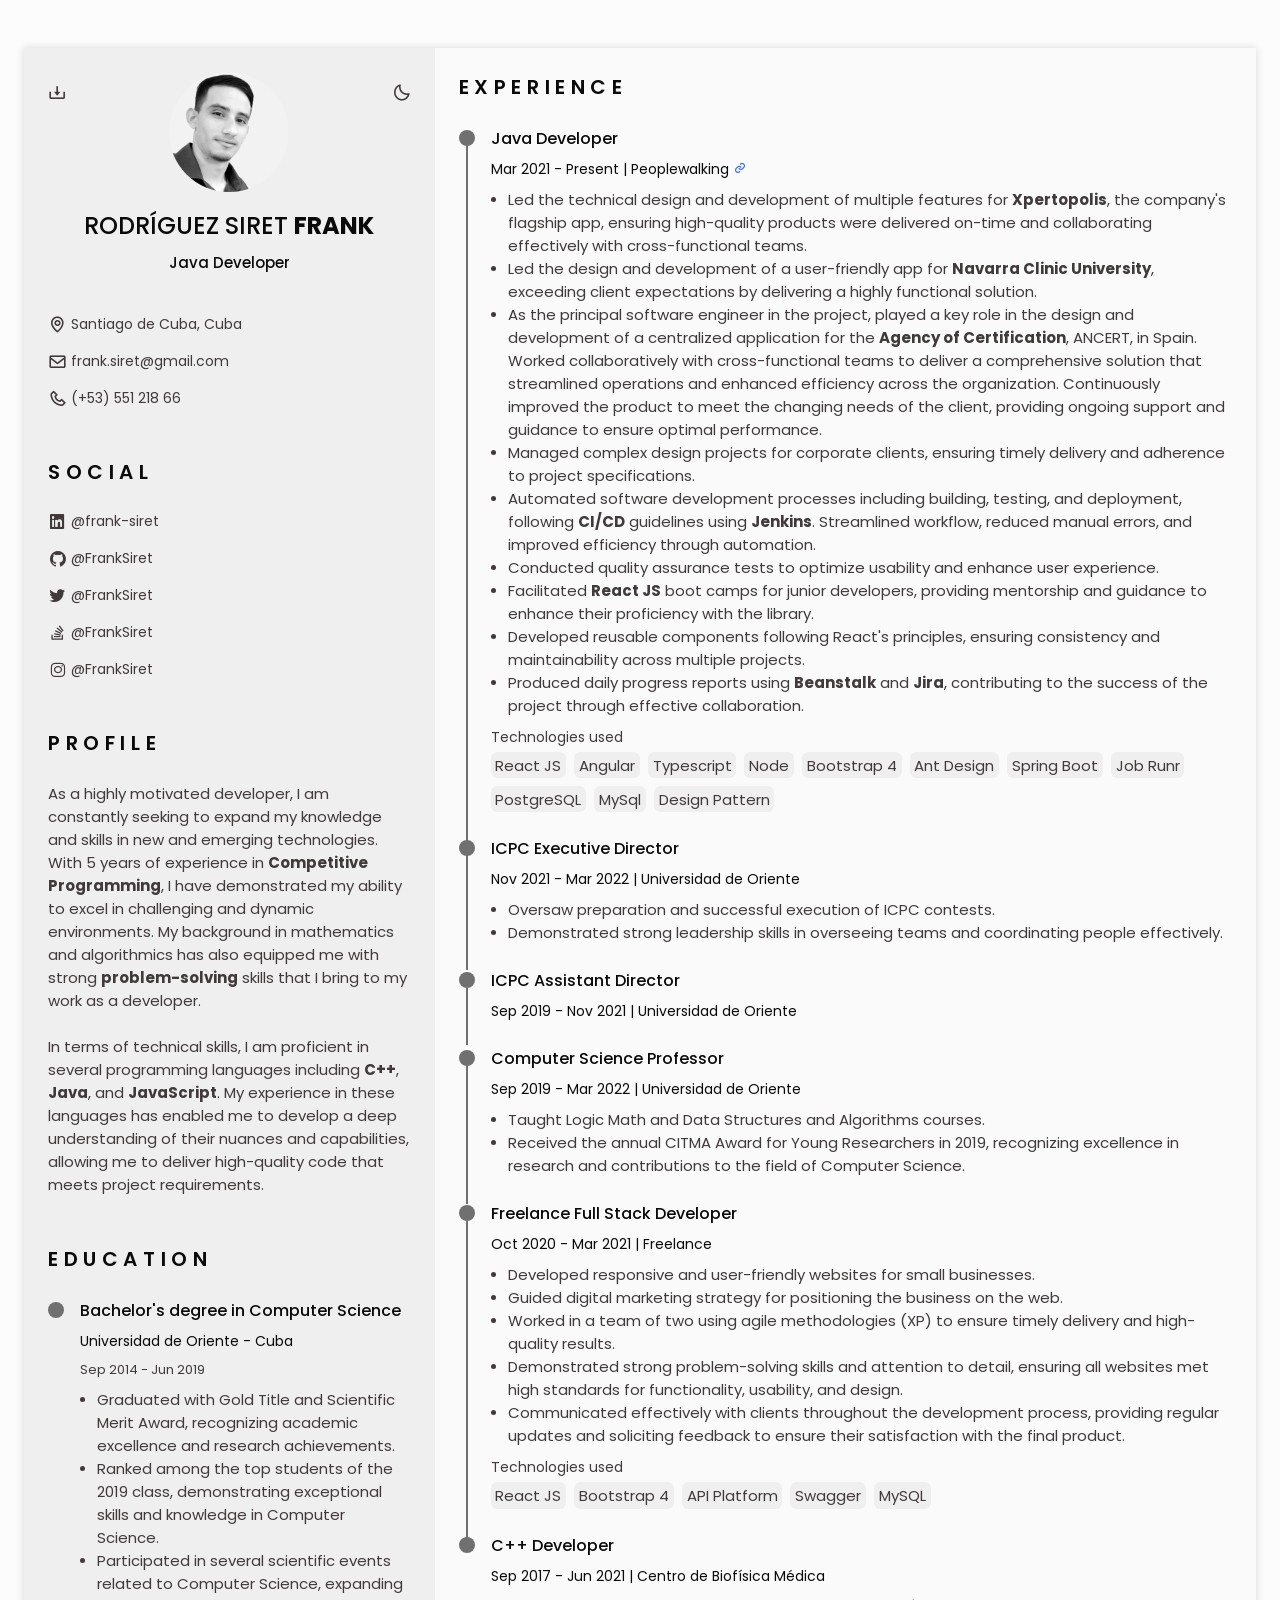
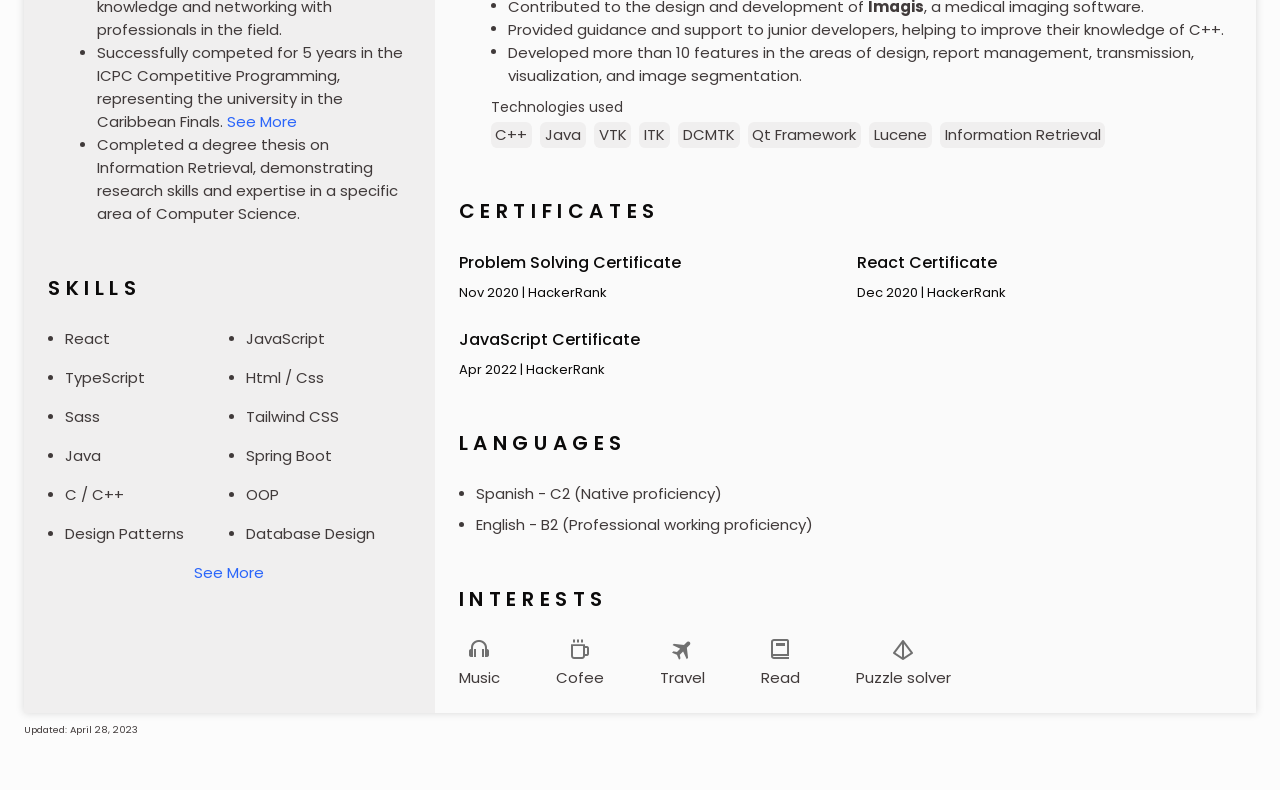
==== commit e173bd57: "minior change" ====
--- a/index.html
+++ b/index.html
@@ -84,7 +84,7 @@
 
                             <h1 class="home__title">RODRÍGUEZ SIRET <b>FRANK</b></h1>
 
-                            <h3 class="home__profession">Full Stack Developer</h3>
+                            <h3 class="home__profession">Java Developer</h3>
 
                             <!-- Button to download yout CV saved in the pdf folder. Available for mobile -->
                             <div>
@@ -154,15 +154,15 @@
 
                     <p class="profile__description">
                         As a highly motivated developer, I am constantly seeking to expand my knowledge and skills in
-                        new and emerging technologies. With 5 years of experience in Competitive Programming, I have
+                        new and emerging technologies. With 5 years of experience in <strong>Competitive Programming</strong>, I have
                         demonstrated my ability to excel in challenging and dynamic environments. My background in
-                        mathematics and algorithmics has also equipped me with strong problem-solving skills that I
+                        mathematics and algorithmics has also equipped me with strong <strong>problem-solving</strong> skills that I
                         bring to my work as a developer.
                     </p>
                     <br>
                     <p class="profile__description">
-                        In terms of technical skills, I am proficient in several programming languages including C++,
-                        Java, and JavaScript. My experience in these languages has enabled me to develop a deep
+                        In terms of technical skills, I am proficient in several programming languages including <strong>C++</strong>,
+                        <strong>Java</strong>, and <strong>JavaScript</strong>. My experience in these languages has enabled me to develop a deep
                         understanding of their nuances and capabilities, allowing me to deliver high-quality code that
                         meets project requirements.
                     </p>
@@ -397,7 +397,7 @@
                             <span class="skills__circle"></span> Tailwind CSS
                             <div class="skills__time-stars" title="4 Stars">
                                 <span class="skills__time">(1 year)</span>
-                                <span class="skills__stars"><i class='bx bxs-star star__icon'></i>5</span>
+                                <span class="skills__stars"><i class='bx bxs-star star__icon'></i>4</span>
                             </div>
                         </div>
                         <div class="skills__name">
@@ -411,7 +411,7 @@
                             <span class="skills__circle"></span> Spring Boot
                             <div class="skills__time-stars" title="5 Stars">
                                 <span class="skills__time">(3 year)</span>
-                                <span class="skills__stars"><i class='bx bxs-star star__icon'></i>4</span>
+                                <span class="skills__stars"><i class='bx bxs-star star__icon'></i>5</span>
                             </div>
                         </div>
                         <div class="skills__name">
@@ -432,7 +432,7 @@
                             <span class="skills__circle"></span> Design Patterns
                             <div class="skills__time-stars" title="4 Stars">
                                 <span class="skills__time">(3 years)</span>
-                                <span class="skills__stars"><i class='bx bxs-star star__icon'></i>5</span>
+                                <span class="skills__stars"><i class='bx bxs-star star__icon'></i>4</span>
                             </div>
                         </div>
                         <div class="skills__name">
@@ -502,28 +502,28 @@
                             <span class="skills__circle"></span> UI / UX
                             <div class="skills__time-stars" title="4 Stars">
                                 <span class="skills__time">(5 years)</span>
-                                <span class="skills__stars"><i class='bx bxs-star star__icon'></i>3</span>
+                                <span class="skills__stars"><i class='bx bxs-star star__icon'></i>4</span>
                             </div>
                         </div>
                         <div class="skills__name showmore hide">
                             <span class="skills__circle"></span> CI / CD
                             <div class="skills__time-stars" title="4 Stars">
                                 <span class="skills__time">(3 year)</span>
-                                <span class="skills__stars"><i class='bx bxs-star star__icon'></i>3</span>
+                                <span class="skills__stars"><i class='bx bxs-star star__icon'></i>4</span>
                             </div>
                         </div>
                         <div class="skills__name showmore hide">
                             <span class="skills__circle"></span> JIRA
                             <div class="skills__time-stars" title="4 Stars">
                                 <span class="skills__time">(3 year)</span>
-                                <span class="skills__stars"><i class='bx bxs-star star__icon'></i>3</span>
+                                <span class="skills__stars"><i class='bx bxs-star star__icon'></i>4</span>
                             </div>
                         </div>
                         <div class="skills__name showmore hide">
                             <span class="skills__circle"></span> Jenkins
                             <div class="skills__time-stars" title="4 Stars">
                                 <span class="skills__time">(3 year)</span>
-                                <span class="skills__stars"><i class='bx bxs-star star__icon'></i>3</span>
+                                <span class="skills__stars"><i class='bx bxs-star star__icon'></i>4</span>
                             </div>
                         </div>
                         <div class="skills__name showmore hide">
@@ -544,21 +544,21 @@
                             <span class="skills__circle"></span> Python
                             <div class="skills__time-stars" title="4 Stars">
                                 <span class="skills__time">(2 year)</span>
-                                <span class="skills__stars"><i class='bx bxs-star star__icon'></i>3</span>
+                                <span class="skills__stars"><i class='bx bxs-star star__icon'></i>4</span>
                             </div>
                         </div>
                         <div class="skills__name showmore hide">
                             <span class="skills__circle"></span> Scrum
                             <div class="skills__time-stars" title="4 Stars">
                                 <span class="skills__time">(3 years)</span>
-                                <span class="skills__stars"><i class='bx bxs-star star__icon'></i>3</span>
+                                <span class="skills__stars"><i class='bx bxs-star star__icon'></i>4</span>
                             </div>
                         </div>
                         <div class="skills__name showmore hide">
                             <span class="skills__circle"></span> RUP
                             <div class="skills__time-stars" title="4 Stars">
                                 <span class="skills__time">(2 years)</span>
-                                <span class="skills__stars"><i class='bx bxs-star star__icon'></i>3</span>
+                                <span class="skills__stars"><i class='bx bxs-star star__icon'></i>4</span>
                             </div>
                         </div>
                         <div class="skills__name showmore hide">
@@ -601,7 +601,7 @@
                             </div>
 
                             <div class="experience__data bd-grid">
-                                <h3 class="experience__title">Full Stack Developer</h3>
+                                <h3 class="experience__title">Java Developer</h3>
                                 <span class="experience__company">Mar 2021 - Present | Peoplewalking<a
                                         href="https://www.peoplewalking.com/" target="_blank"><i
                                             class="bx bx-link external-link"></i></a></span>
@@ -622,7 +622,7 @@
                                     </li>
                                     <li class="experience__description">
                                         <span class="experience__circle"></span>
-                                        <div>As the principal software engineer, played a key role in the design and
+                                        <div>As the principal software engineer in the project, played a key role in the design and
                                             development of a centralized application for the <strong>Agency of
                                                 Certification</strong>, ANCERT, in Spain. Worked collaboratively with
                                             cross-functional teams to deliver a comprehensive solution that streamlined
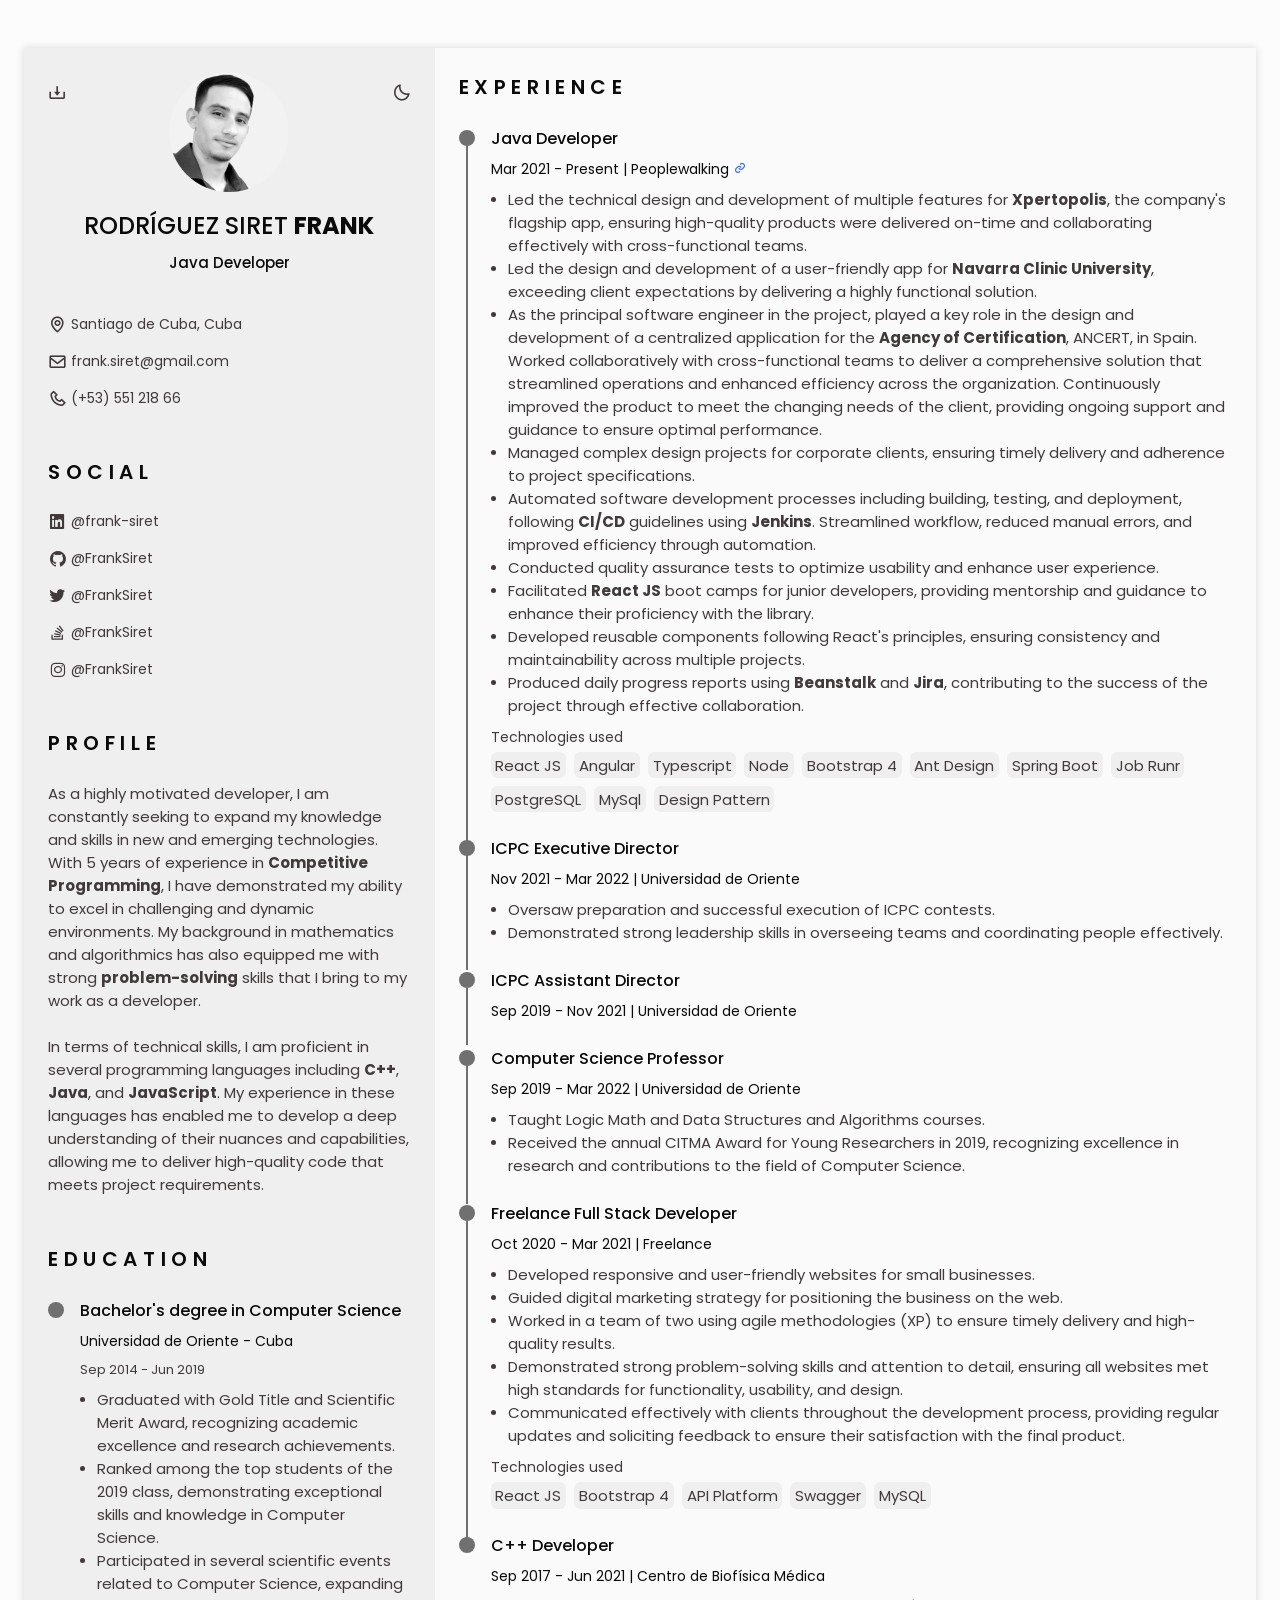
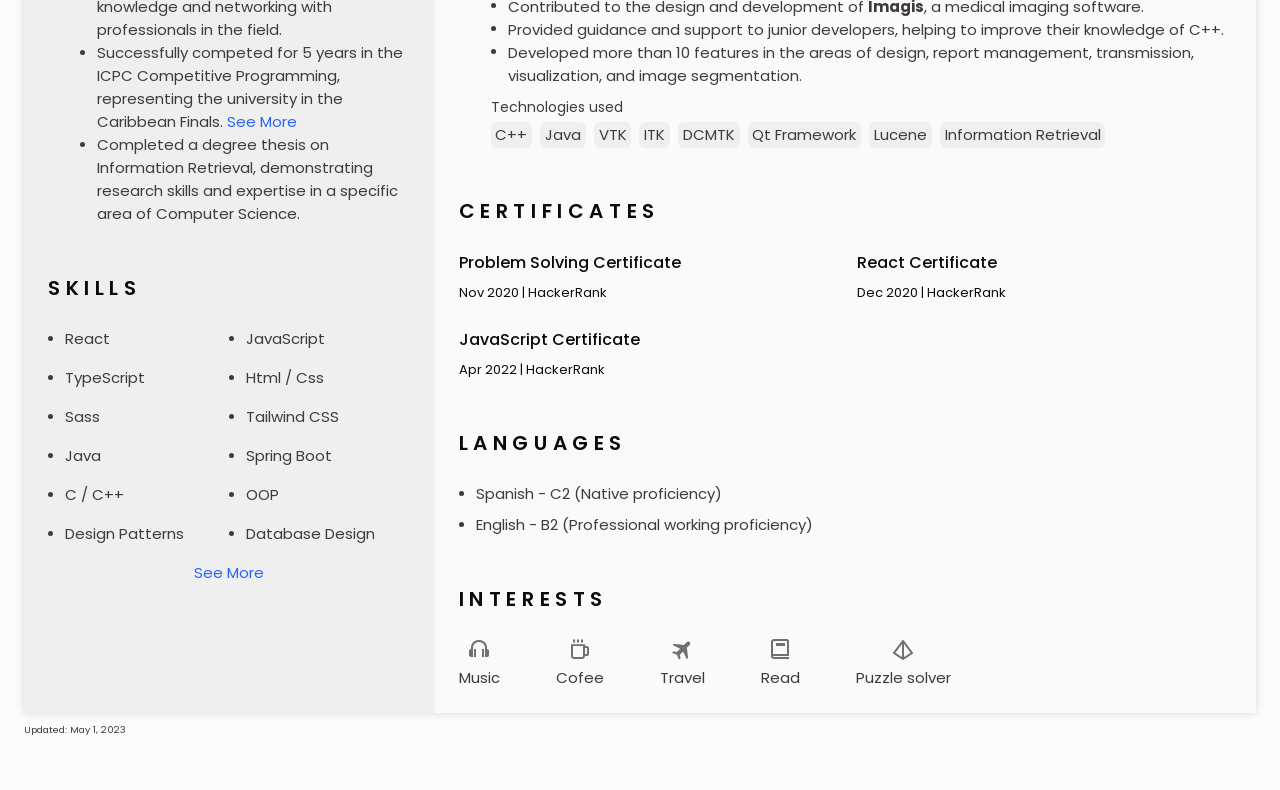
==== commit 40c4489b: "minior change" ====
--- a/index.html
+++ b/index.html
@@ -915,7 +915,7 @@
                 </section>
             </div>
         </div>
-        <p class="updated">Updated: April 28, 2023</p>
+        <p class="updated">Updated: May 1, 2023</p>
     </main>
 
     <!--========== SCROLL TOP ==========-->
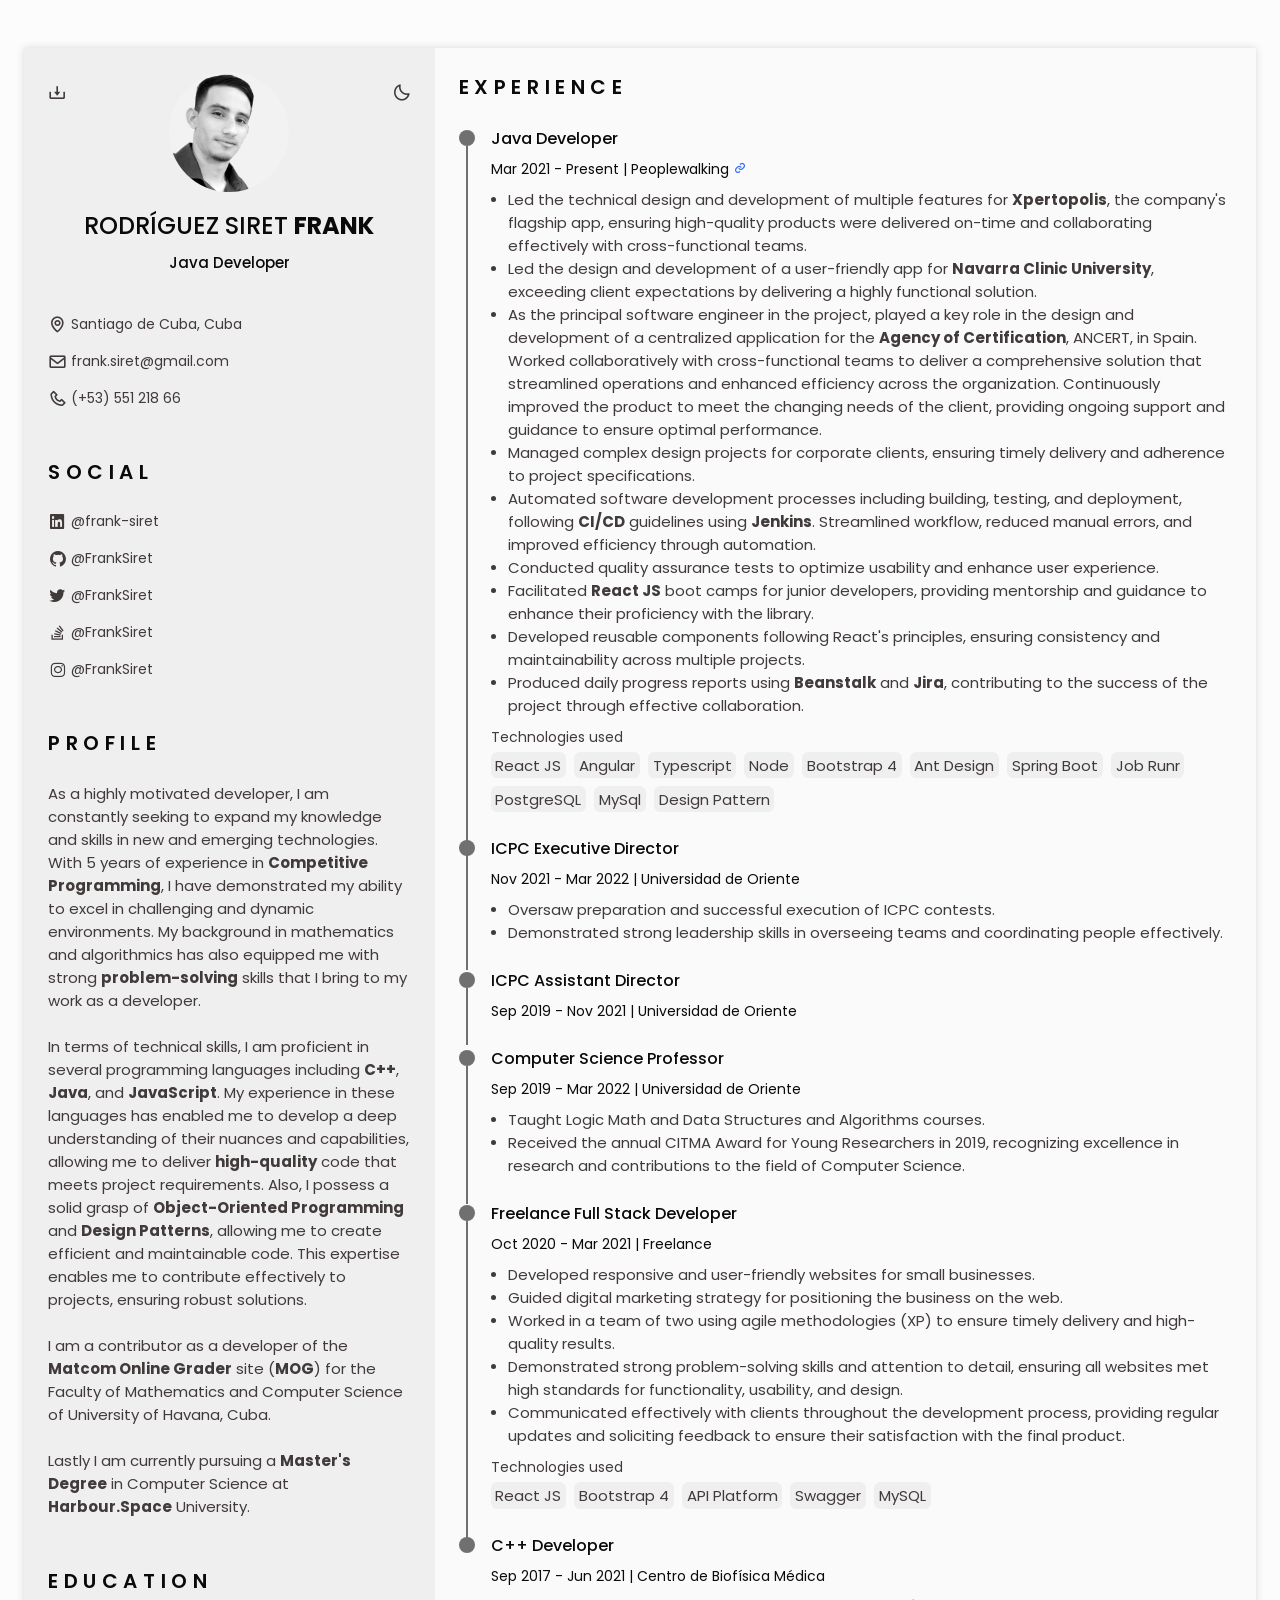
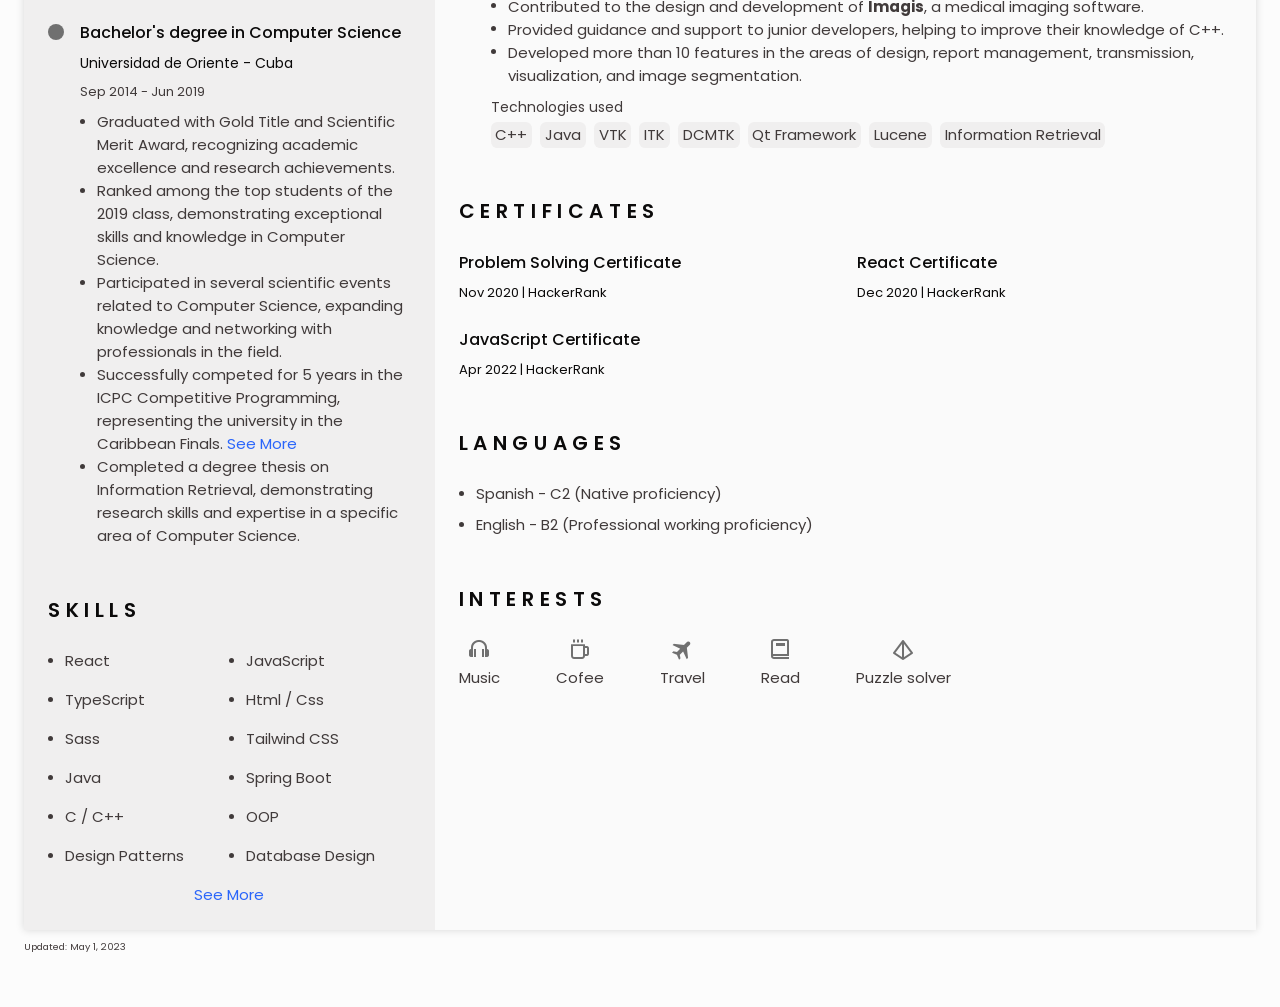
==== commit 74968abd: "updating resume profile" ====
--- a/index.html
+++ b/index.html
@@ -163,8 +163,19 @@
                     <p class="profile__description">
                         In terms of technical skills, I am proficient in several programming languages including <strong>C++</strong>,
                         <strong>Java</strong>, and <strong>JavaScript</strong>. My experience in these languages has enabled me to develop a deep
-                        understanding of their nuances and capabilities, allowing me to deliver high-quality code that
-                        meets project requirements.
+                        understanding of their nuances and capabilities, allowing me to deliver <strong>high-quality</strong> code that
+                        meets project requirements. Also, I possess a solid grasp of <strong>Object-Oriented Programming</strong> 
+                        and <strong>Design Patterns</strong>, allowing me to create efficient and maintainable code. 
+                        This expertise enables me to contribute effectively to projects, ensuring robust solutions.
+                    </p>
+                    <br>
+                    <p class="profile__description">
+                        I am a contributor as a developer of the <strong>Matcom Online Grader</strong> site (<strong>MOG</strong>) for the 
+                        Faculty of Mathematics and Computer Science of University of Havana, Cuba.    
+                    </p>
+                    <br>
+                    <p class="profile__description">
+                        Lastly I am currently pursuing a <strong>Master's Degree</strong> in Computer Science at <strong>Harbour.Space</strong> University.
                     </p>
                 </section>
 
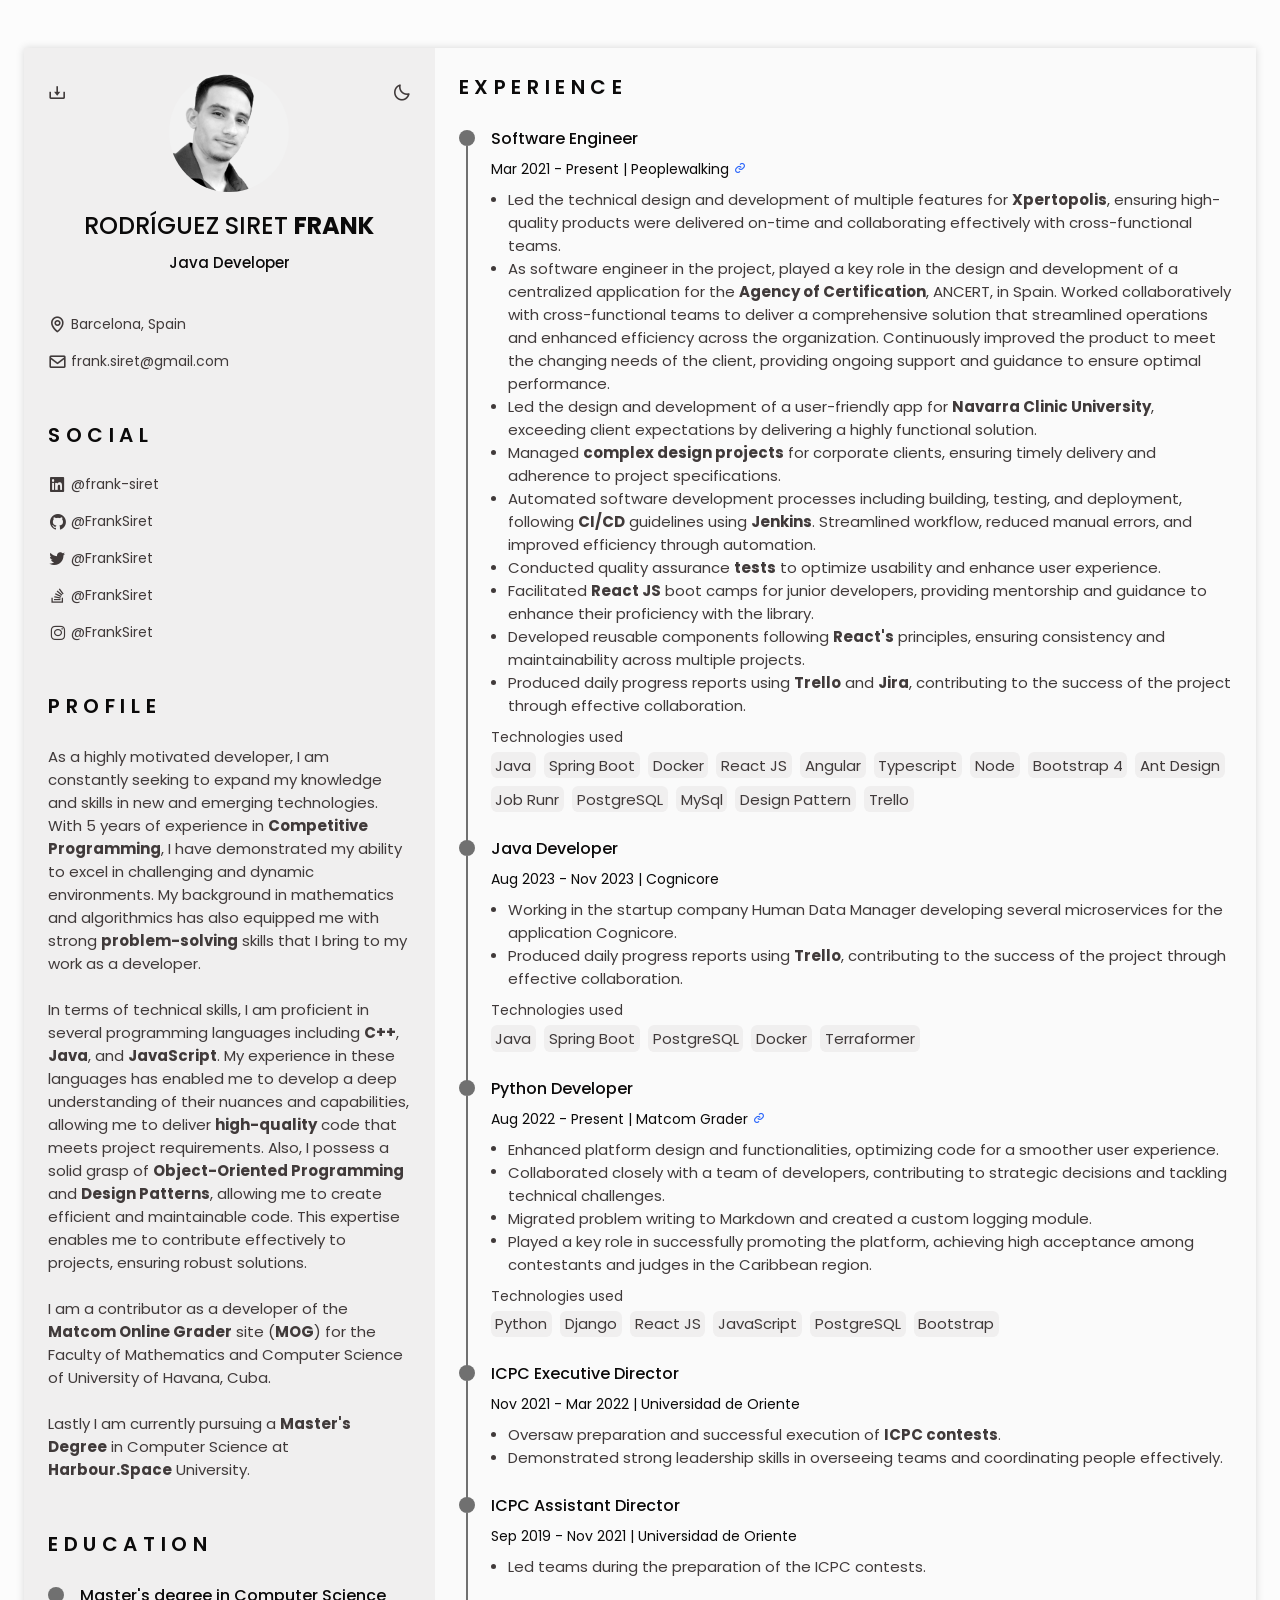
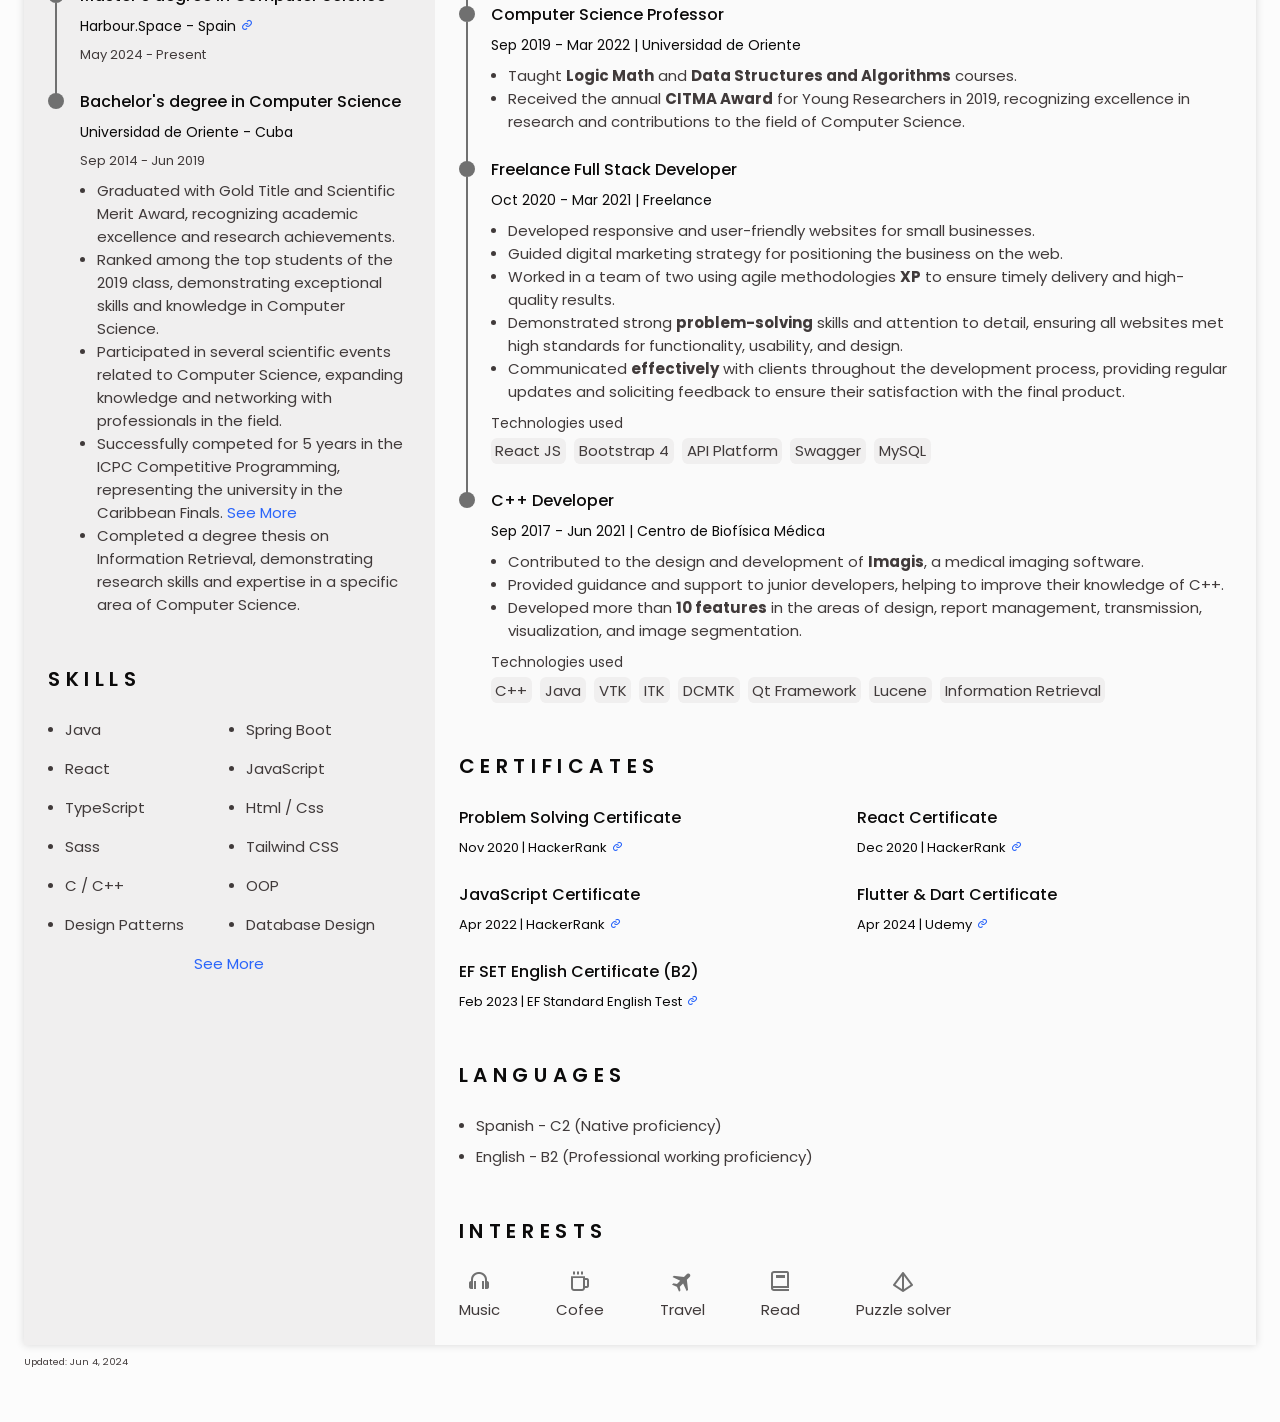
==== commit 175c3dd0: "update cv" ====
--- a/index.html
+++ b/index.html
@@ -88,23 +88,23 @@
 
                             <!-- Button to download yout CV saved in the pdf folder. Available for mobile -->
                             <div>
-                                <a download="" href="assets/pdf/cv-frank-rodriguez-ca.pdf" target="_blank"
+                                <a download="" href="assets/pdf/Frank_Siret_CV_June_2024.pdf" target="_blank"
                                     class="home__button-movil">Download</a>
                             </div>
                         </div>
 
                         <div class="home__address bd-grid">
                             <span class="home__information">
-                                <i class='bx bx-map home__icon'></i> Santiago de Cuba, Cuba
+                                <i class='bx bx-map home__icon'></i> Barcelona, Spain
                             </span>
 
                             <a href="mailto:frank.siret@gmail.com" target="_black" class="home__information">
                                 <i class='bx bx-envelope home__icon'></i> frank.siret@gmail.com
                             </a>
 
-                            <a href="tel:+5352268245" target="_black" class="home__information">
-                                <i class='bx bx-phone home__icon'></i> (+53) 551 218 66
-                            </a>
+                            <!-- <a href="tel:+5352268245" target="_black" class="home__information">
+                                <i class='bx bx-phone home__icon'></i> 
+                            </a> -->
                         </div>
 
                     </div>
@@ -116,7 +116,7 @@
                     <!-- <i class="bx bx-download generate-pdf" title="Generate PDF" id="resume-button"></i> -->
 
                     <a title="Download PDF" class="bx bx-download generate-pdf" download=""
-                        href="assets/pdf/cv-frank-rodriguez-ca.pdf" target="_blank"></a>
+                        href="assets/pdf/Frank_Siret_CV_June_2024.pdf" target="_blank"></a>
 
                 </section>
 
@@ -191,6 +191,22 @@
                             </div>
 
                             <div class="education__data bd-grid">
+                                <h3 class="education__title">Master's degree in Computer Science</h3>
+                                <span class="education__studies">Harbour.Space - Spain<a
+                                    href="https://harbour.space/" target="_blank"><i
+                                        class="bx bx-link external-link"></i></a></span>
+                                <span class="education__year">May 2024 - Present</span>
+                            
+                            </div>
+                        </div>
+
+                        <div class="education__content">
+                            <div class="education__time">
+                                <span class="education__rounder"></span>
+                                <span class="education__line"></span>
+                            </div>
+
+                            <div class="education__data bd-grid">
                                 <h3 class="education__title">Bachelor's degree in Computer Science</h3>
                                 <span class="education__studies">Universidad de Oriente - Cuba</span>
                                 <span class="education__year">Sep 2014 - Jun 2019</span>
@@ -358,7 +374,6 @@
                                     </li>
                                 </ul>
                             </div>
-                        </div>
 
                     </div>
                 </section>
@@ -369,6 +384,20 @@
                     <h2 class="section-title">Skills</h2>
 
                     <div class="skills__content bd-grid">
+                        <div class="skills__name">
+                            <span class="skills__circle"></span> Java
+                            <div class="skills__time-stars" title="5 Stars">
+                                <span class="skills__time">(10+ years)</span>
+                                <span class="skills__stars"><i class='bx bxs-star star__icon'></i>5</span>
+                            </div>
+                        </div>
+                        <div class="skills__name">
+                            <span class="skills__circle"></span> Spring Boot
+                            <div class="skills__time-stars" title="5 Stars">
+                                <span class="skills__time">(4 year)</span>
+                                <span class="skills__stars"><i class='bx bxs-star star__icon'></i>5</span>
+                            </div>
+                        </div>
                         <div class="skills__name">
                             <span class="skills__circle"></span> React
                             <div class="skills__time-stars" title="5 Stars">
@@ -412,20 +441,6 @@
                             </div>
                         </div>
                         <div class="skills__name">
-                            <span class="skills__circle"></span> Java
-                            <div class="skills__time-stars" title="5 Stars">
-                                <span class="skills__time">(10+ years)</span>
-                                <span class="skills__stars"><i class='bx bxs-star star__icon'></i>5</span>
-                            </div>
-                        </div>
-                        <div class="skills__name">
-                            <span class="skills__circle"></span> Spring Boot
-                            <div class="skills__time-stars" title="5 Stars">
-                                <span class="skills__time">(3 year)</span>
-                                <span class="skills__stars"><i class='bx bxs-star star__icon'></i>5</span>
-                            </div>
-                        </div>
-                        <div class="skills__name">
                             <span class="skills__circle"></span> C / C++
                             <div class="skills__time-stars" title="5 Stars">
                                 <span class="skills__time">(10+ years)</span>
@@ -442,24 +457,24 @@
                         <div class="skills__name">
                             <span class="skills__circle"></span> Design Patterns
                             <div class="skills__time-stars" title="4 Stars">
-                                <span class="skills__time">(3 years)</span>
+                                <span class="skills__time">(5 years)</span>
                                 <span class="skills__stars"><i class='bx bxs-star star__icon'></i>4</span>
                             </div>
                         </div>
                         <div class="skills__name">
                             <span class="skills__circle"></span> Database Design
                             <div class="skills__time-stars" title="5 Stars">
-                                <span class="skills__time">(8 years)</span>
-                                <span class="skills__stars"><i class='bx bxs-star star__icon'></i>5</span>
-                            </div>
-                        </div>
-                        <!-- <div class="skills__name">
+                                <span class="skills__time">(10+ years)</span>
+                                <span class="skills__stars"><i class='bx bxs-star star__icon'></i>5</span>
+                            </div>
+                        </div>
+                        <div class="skills__name hide">
                             <span class="skills__circle"></span> Flutter
-                            <div class="skills__time-stars" title="2 Stars">
+                            <div class="skills__time-stars" title="3 Stars">
                                 <span class="skills__time">(~1 year)</span>
-                                <span class="skills__stars"><i class='bx bxs-star star__icon'></i>2</span>
-                            </div>
-                        </div> -->
+                                <span class="skills__stars"><i class='bx bxs-star star__icon'></i>3</span>
+                            </div>
+                        </div>
                         <div class="skills__name showmore hide">
                             <span class="skills__circle"></span> Node
                             <div class="skills__time-stars" title="4 Stars">
@@ -491,35 +506,35 @@
                         <div class="skills__name showmore hide">
                             <span class="skills__circle"></span> PostgreSQL
                             <div class="skills__time-stars" title="5 Stars">
-                                <span class="skills__time">(4 years)</span>
+                                <span class="skills__time">(5 years)</span>
                                 <span class="skills__stars"><i class='bx bxs-star star__icon'></i>5</span>
                             </div>
                         </div>
                         <div class="skills__name showmore hide">
                             <span class="skills__circle"></span> Git / Github
                             <div class="skills__time-stars" title="5 Stars">
-                                <span class="skills__time">(7 years)</span>
+                                <span class="skills__time">(8 years)</span>
                                 <span class="skills__stars"><i class='bx bxs-star star__icon'></i>5</span>
                             </div>
                         </div>
                         <div class="skills__name showmore hide">
                             <span class="skills__circle"></span> API Rest
                             <div class="skills__time-stars" title="5 Stars">
-                                <span class="skills__time">(5 years)</span>
+                                <span class="skills__time">(6 years)</span>
                                 <span class="skills__stars"><i class='bx bxs-star star__icon'></i>5</span>
                             </div>
                         </div>
                         <div class="skills__name showmore hide">
                             <span class="skills__circle"></span> UI / UX
                             <div class="skills__time-stars" title="4 Stars">
-                                <span class="skills__time">(5 years)</span>
+                                <span class="skills__time">(6 years)</span>
                                 <span class="skills__stars"><i class='bx bxs-star star__icon'></i>4</span>
                             </div>
                         </div>
                         <div class="skills__name showmore hide">
                             <span class="skills__circle"></span> CI / CD
                             <div class="skills__time-stars" title="4 Stars">
-                                <span class="skills__time">(3 year)</span>
+                                <span class="skills__time">(4 year)</span>
                                 <span class="skills__stars"><i class='bx bxs-star star__icon'></i>4</span>
                             </div>
                         </div>
@@ -533,7 +548,7 @@
                         <div class="skills__name showmore hide">
                             <span class="skills__circle"></span> Jenkins
                             <div class="skills__time-stars" title="4 Stars">
-                                <span class="skills__time">(3 year)</span>
+                                <span class="skills__time">(4 year)</span>
                                 <span class="skills__stars"><i class='bx bxs-star star__icon'></i>4</span>
                             </div>
                         </div>
@@ -561,7 +576,7 @@
                         <div class="skills__name showmore hide">
                             <span class="skills__circle"></span> Scrum
                             <div class="skills__time-stars" title="4 Stars">
-                                <span class="skills__time">(3 years)</span>
+                                <span class="skills__time">(4 years)</span>
                                 <span class="skills__stars"><i class='bx bxs-star star__icon'></i>4</span>
                             </div>
                         </div>
@@ -612,7 +627,7 @@
                             </div>
 
                             <div class="experience__data bd-grid">
-                                <h3 class="experience__title">Java Developer</h3>
+                                <h3 class="experience__title">Software Engineer</h3>
                                 <span class="experience__company">Mar 2021 - Present | Peoplewalking<a
                                         href="https://www.peoplewalking.com/" target="_blank"><i
                                             class="bx bx-link external-link"></i></a></span>
@@ -620,22 +635,16 @@
                                     <li class="experience__description">
                                         <span class="experience__circle"></span>
                                         <div>Led the technical design and development of multiple features for
-                                            <strong>Xpertopolis</strong>, the company's flagship app, ensuring
-                                            high-quality products were delivered on-time and collaborating effectively
-                                            with cross-functional teams.
+                                            <strong>Xpertopolis</strong>, ensuring high-quality products were 
+                                            delivered on-time and collaborating effectively with cross-functional 
+                                            teams.
                                         </div>
                                     </li>
                                     <li class="experience__description">
                                         <span class="experience__circle"></span>
-                                        <div>Led the design and development of a user-friendly app for <strong>Navarra
-                                                Clinic University</strong>, exceeding client expectations by delivering
-                                            a highly functional solution.</div>
-                                    </li>
-                                    <li class="experience__description">
-                                        <span class="experience__circle"></span>
-                                        <div>As the principal software engineer in the project, played a key role in the design and
-                                            development of a centralized application for the <strong>Agency of
-                                                Certification</strong>, ANCERT, in Spain. Worked collaboratively with
+                                        <div>As software engineer in the project, played a key role in the design 
+                                            and development of a centralized application for the <strong>Agency of
+                                            Certification</strong>, ANCERT, in Spain. Worked collaboratively with
                                             cross-functional teams to deliver a comprehensive solution that streamlined
                                             operations and enhanced efficiency across the organization. Continuously
                                             improved the product to meet the changing needs of the client, providing
@@ -643,7 +652,13 @@
                                     </li>
                                     <li class="experience__description">
                                         <span class="experience__circle"></span>
-                                        <div>Managed complex design projects for corporate clients, ensuring timely
+                                        <div>Led the design and development of a user-friendly app for <strong>Navarra
+                                                Clinic University</strong>, exceeding client expectations by delivering
+                                            a highly functional solution.</div>
+                                    </li>
+                                    <li class="experience__description">
+                                        <span class="experience__circle"></span>
+                                        <div>Managed <strong>complex design projects</strong> for corporate clients, ensuring timely
                                             delivery and adherence to project specifications.</div>
                                     </li>
                                     <li class="experience__description">
@@ -656,7 +671,7 @@
                                     </li>
                                     <li class="experience__description">
                                         <span class="experience__circle"></span>
-                                        <div>Conducted quality assurance tests to optimize usability and enhance user
+                                        <div>Conducted quality assurance <strong>tests</strong> to optimize usability and enhance user
                                             experience.</div>
                                     </li>
                                     <li class="experience__description">
@@ -667,12 +682,12 @@
                                     </li>
                                     <li class="experience__description">
                                         <span class="experience__circle"></span>
-                                        <div>Developed reusable components following React's principles, ensuring
+                                        <div>Developed reusable components following <strong>React's</strong> principles, ensuring
                                             consistency and maintainability across multiple projects.</div>
                                     </li>
                                     <li class="experience__description">
                                         <span class="experience__circle"></span>
-                                        <div>Produced daily progress reports using <strong>Beanstalk</strong> and
+                                        <div>Produced daily progress reports using <strong>Trello</strong> and
                                             <strong>Jira</strong>, contributing to the success of the project through
                                             effective collaboration.
                                         </div>
@@ -681,17 +696,20 @@
                                 <div class="experience__technologies">
                                     <span>Technologies used</span>
                                     <ul class="experience__technologies-list">
+                                        <li class="experience__technologies-item">Java</li>
+                                        <li class="experience__technologies-item">Spring Boot</li>
+                                        <li class="experience__technologies-item">Docker</li>
                                         <li class="experience__technologies-item">React JS</li>
                                         <li class="experience__technologies-item">Angular</li>
                                         <li class="experience__technologies-item">Typescript</li>
                                         <li class="experience__technologies-item">Node</li>
                                         <li class="experience__technologies-item">Bootstrap 4</li>
                                         <li class="experience__technologies-item">Ant Design</li>
-                                        <li class="experience__technologies-item">Spring Boot</li>
                                         <li class="experience__technologies-item">Job Runr</li>
                                         <li class="experience__technologies-item">PostgreSQL</li>
                                         <li class="experience__technologies-item">MySql</li>
                                         <li class="experience__technologies-item">Design Pattern</li>
+                                        <li class="experience__technologies-item">Trello</li>
                                     </ul>
                                 </div>
                             </div>
@@ -704,19 +722,31 @@
                             </div>
 
                             <div class="experience__data bd-grid">
-                                <h3 class="experience__title">ICPC Executive Director</h3>
-                                <span class="experience__company">Nov 2021 - Mar 2022 | Universidad de Oriente</span>
+                                <h3 class="experience__title">Java Developer</h3>
+                                <span class="experience__company">Aug 2023 - Nov 2023 | Cognicore</span>
                                 <ul class="experience__list">
                                     <li class="experience__description">
                                         <span class="experience__circle"></span>
-                                        <div>Oversaw preparation and successful execution of ICPC contests.</div>
-                                    </li>
-                                    <li class="experience__description">
-                                        <span class="experience__circle"></span>
-                                        <div>Demonstrated strong leadership skills in overseeing teams and coordinating
-                                            people effectively.</div>
+                                        <div>Working in the startup company Human Data Manager developing several microservices 
+                                            for the application Cognicore.
+                                        </div>
+                                    </li>
+                                    <li class="experience__description">
+                                        <span class="experience__circle"></span>
+                                        <div>Produced daily progress reports using <strong>Trello</strong>, contributing to the success of the project 
+                                            through effective collaboration.</div>
                                     </li>
                                 </ul>
+                                <div class="experience__technologies">
+                                    <span>Technologies used</span>
+                                    <ul class="experience__technologies-list">
+                                        <li class="experience__technologies-item">Java</li>
+                                        <li class="experience__technologies-item">Spring Boot</li>
+                                        <li class="experience__technologies-item">PostgreSQL</li>
+                                        <li class="experience__technologies-item">Docker</li>
+                                        <li class="experience__technologies-item">Terraformer</li>
+                                    </ul>
+                                </div>
                             </div>
                         </div>
 
@@ -727,8 +757,43 @@
                             </div>
 
                             <div class="experience__data bd-grid">
-                                <h3 class="experience__title">ICPC Assistant Director</h3>
-                                <span class="experience__company">Sep 2019 - Nov 2021 | Universidad de Oriente</span>
+                                <h3 class="experience__title">Python Developer</h3>
+                                <span class="experience__company">Aug 2022 - Present | Matcom Grader<a
+                                    href="https://www.peoplewalking.com/" target="_blank"><i
+                                        class="bx bx-link external-link"></i></a></span>
+                                <ul class="experience__list">
+                                    <li class="experience__description">
+                                        <span class="experience__circle"></span>
+                                        <div>Enhanced platform design and functionalities, optimizing code for a smoother user 
+                                            experience.
+                                        </div>
+                                    </li>
+                                    <li class="experience__description">
+                                        <span class="experience__circle"></span>
+                                        <div>Collaborated closely with a team of developers, contributing to strategic decisions and 
+                                            tackling technical challenges.</div>
+                                    </li>
+                                    <li class="experience__description">
+                                        <span class="experience__circle"></span>
+                                        <div>Migrated problem writing to Markdown and created a custom logging module.</div>
+                                    </li>
+                                    <li class="experience__description">
+                                        <span class="experience__circle"></span>
+                                        <div>Played a key role in successfully promoting the platform, achieving high acceptance 
+                                            among contestants and judges in the Caribbean region.</div>
+                                    </li>
+                                </ul>
+                                <div class="experience__technologies">
+                                    <span>Technologies used</span>
+                                    <ul class="experience__technologies-list">
+                                        <li class="experience__technologies-item">Python</li>
+                                        <li class="experience__technologies-item">Django</li>
+                                        <li class="experience__technologies-item">React JS</li>
+                                        <li class="experience__technologies-item">JavaScript</li>
+                                        <li class="experience__technologies-item">PostgreSQL</li>
+                                        <li class="experience__technologies-item">Bootstrap</li>
+                                    </ul>
+                                </div>
                             </div>
                         </div>
 
@@ -739,18 +804,17 @@
                             </div>
 
                             <div class="experience__data bd-grid">
-                                <h3 class="experience__title">Computer Science Professor</h3>
-                                <span class="experience__company">Sep 2019 - Mar 2022 | Universidad de Oriente</span>
+                                <h3 class="experience__title">ICPC Executive Director</h3>
+                                <span class="experience__company">Nov 2021 - Mar 2022 | Universidad de Oriente</span>
                                 <ul class="experience__list">
                                     <li class="experience__description">
                                         <span class="experience__circle"></span>
-                                        <div>Taught Logic Math and Data Structures and Algorithms courses.</div>
-                                    </li>
-                                    <li class="experience__description">
-                                        <span class="experience__circle"></span>
-                                        <div>Received the annual CITMA Award for Young Researchers in 2019, recognizing
-                                            excellence in research and contributions to the field of Computer Science.
-                                        </div>
+                                        <div>Oversaw preparation and successful execution of <strong>ICPC contests</strong>.</div>
+                                    </li>
+                                    <li class="experience__description">
+                                        <span class="experience__circle"></span>
+                                        <div>Demonstrated strong leadership skills in overseeing teams and coordinating
+                                            people effectively.</div>
                                     </li>
                                 </ul>
                             </div>
@@ -763,6 +827,48 @@
                             </div>
 
                             <div class="experience__data bd-grid">
+                                <h3 class="experience__title">ICPC Assistant Director</h3>
+                                <span class="experience__company">Sep 2019 - Nov 2021 | Universidad de Oriente</span>
+                                <ul class="experience__list">
+                                    <li class="experience__description">
+                                        <span class="experience__circle"></span>
+                                        <div>Led teams during the preparation of the ICPC contests.</div>
+                                    </li>
+                                </ul>
+                            </div>
+                        </div>
+
+                        <div class="experience__content">
+                            <div class="experience__time">
+                                <span class="experience__rounder"></span>
+                                <span class="experience__line"></span>
+                            </div>
+
+                            <div class="experience__data bd-grid">
+                                <h3 class="experience__title">Computer Science Professor</h3>
+                                <span class="experience__company">Sep 2019 - Mar 2022 | Universidad de Oriente</span>
+                                <ul class="experience__list">
+                                    <li class="experience__description">
+                                        <span class="experience__circle"></span>
+                                        <div>Taught <strong>Logic Math</strong> and <strong>Data Structures and Algorithms</strong> courses.</div>
+                                    </li>
+                                    <li class="experience__description">
+                                        <span class="experience__circle"></span>
+                                        <div>Received the annual <strong>CITMA Award</strong> for Young Researchers in 2019, recognizing
+                                            excellence in research and contributions to the field of Computer Science.
+                                        </div>
+                                    </li>
+                                </ul>
+                            </div>
+                        </div>
+
+                        <div class="experience__content">
+                            <div class="experience__time">
+                                <span class="experience__rounder"></span>
+                                <span class="experience__line"></span>
+                            </div>
+
+                            <div class="experience__data bd-grid">
                                 <h3 class="experience__title">Freelance Full Stack Developer</h3>
                                 <span class="experience__company">Oct 2020 - Mar 2021 | Freelance</span>
                                 <ul class="experience__list">
@@ -777,18 +883,18 @@
                                     </li>
                                     <li class="experience__description">
                                         <span class="experience__circle"></span>
-                                        <div>Worked in a team of two using agile methodologies (XP) to ensure timely
+                                        <div>Worked in a team of two using agile methodologies <strong>XP</strong> to ensure timely
                                             delivery and high-quality results.</div>
                                     </li>
                                     <li class="experience__description">
                                         <span class="experience__circle"></span>
-                                        <div>Demonstrated strong problem-solving skills and attention to detail,
+                                        <div>Demonstrated strong <strong>problem-solving</strong> skills and attention to detail,
                                             ensuring all websites met high standards for functionality, usability, and
                                             design.</div>
                                     </li>
                                     <li class="experience__description">
                                         <span class="experience__circle"></span>
-                                        <div>Communicated effectively with clients throughout the development process,
+                                        <div>Communicated <strong>effectively</strong> with clients throughout the development process,
                                             providing regular updates and soliciting feedback to ensure their
                                             satisfaction with the final product.</div>
                                     </li>
@@ -829,7 +935,7 @@
                                     </li>
                                     <li class="experience__description">
                                         <span class="experience__circle"></span>
-                                        <div>Developed more than 10 features in the areas of design, report management,
+                                        <div>Developed more than <strong>10 features</strong> in the areas of design, report management,
                                             transmission, visualization, and image segmentation.</div>
                                     </li>
                                 </ul>
@@ -859,17 +965,37 @@
 
                         <div class="certificate__content bd-grid">
                             <h3 class="certificate__title">Problem Solving Certificate</h3>
-                            <span class="certificate__company">Nov 2020 | HackerRank</span>
+                            <span class="certificate__company">Nov 2020 | HackerRank<a
+                                href="https://www.hackerrank.com/certificates/b2af17430ead" target="_blank"><i
+                                    class="bx bx-link external-link"></i></a></span>
                         </div>
 
                         <div class="certificate__content bd-grid">
                             <h3 class="certificate__title">React Certificate</h3>
-                            <span class="certificate__company">Dec 2020 | HackerRank</span>
+                            <span class="certificate__company">Dec 2020 | HackerRank<a
+                                href="https://www.hackerrank.com/certificates/9f17f859dd0d" target="_blank"><i
+                                    class="bx bx-link external-link"></i></a></span>
                         </div>
 
                         <div class="certificate__content bd-grid">
                             <h3 class="certificate__title">JavaScript Certificate</h3>
-                            <span class="certificate__company">Apr 2022 | HackerRank</span>
+                            <span class="certificate__company">Apr 2022 | HackerRank<a
+                                href="https://www.hackerrank.com/certificates/b602af01b333" target="_blank"><i
+                                    class="bx bx-link external-link"></i></a></span>
+                        </div>
+
+                        <div class="certificate__content bd-grid">
+                            <h3 class="certificate__title">Flutter & Dart Certificate</h3>
+                            <span class="certificate__company">Apr 2024 | Udemy<a
+                                href="http://ude.my/UC-de955e33-0335-494a-80a5-70e13119ecfe" target="_blank"><i
+                                    class="bx bx-link external-link"></i></a></span>
+                        </div>
+
+                        <div class="certificate__content bd-grid">
+                            <h3 class="certificate__title">EF SET English Certificate (B2)</h3>
+                            <span class="certificate__company">Feb 2023 | EF Standard English Test<a
+                                href="https://www.efset.org/cert/BUbsr5" target="_blank"><i
+                                    class="bx bx-link external-link"></i></a></span>
                         </div>
 
                     </div>
@@ -926,7 +1052,7 @@
                 </section>
             </div>
         </div>
-        <p class="updated">Updated: May 1, 2023</p>
+        <p class="updated">Updated: Jun 4, 2024</p>
     </main>
 
     <!--========== SCROLL TOP ==========-->
--- a/assets/css/styles.css
+++ b/assets/css/styles.css
@@ -465,7 +465,7 @@
 .experience__line {
   display: block;
   width: 2px;
-  height: 105%;
+  height: calc(100% + 15px);
   background-color: var(--text-color-light);
   transform: translate(7px, 0);
 }
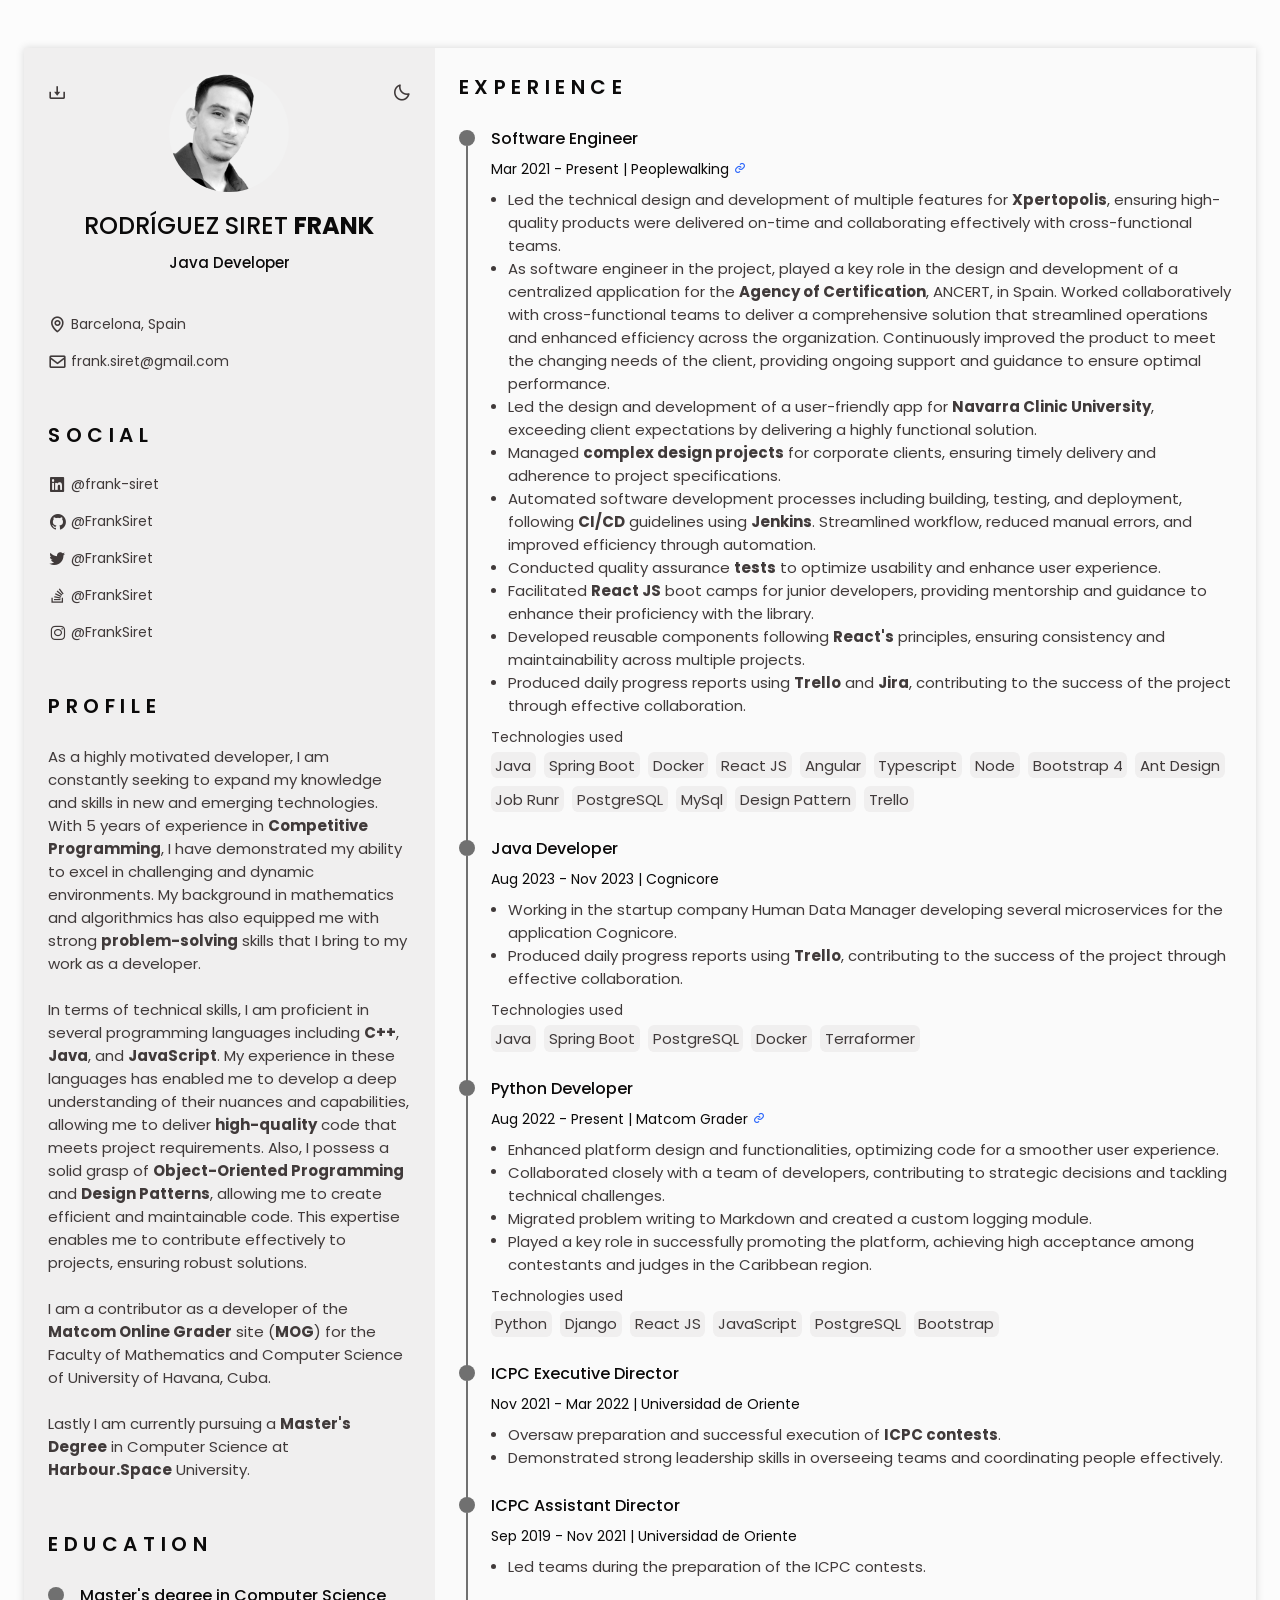
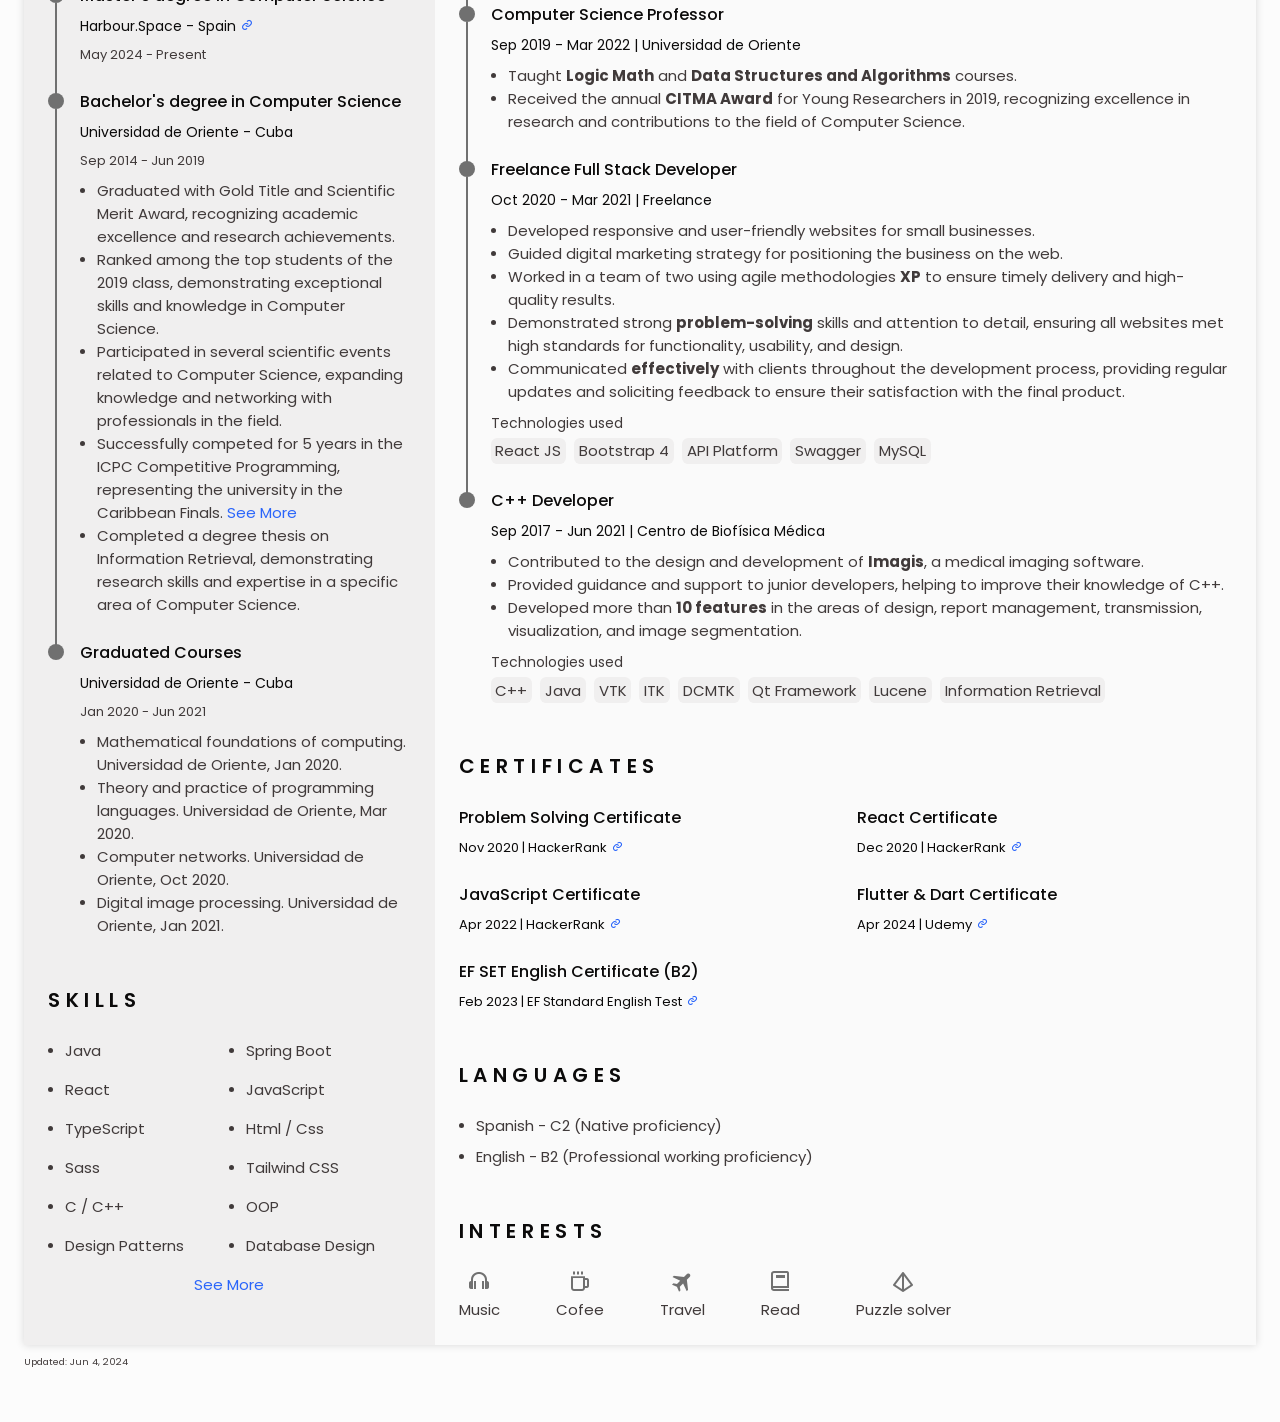
==== commit 671cccd4: "added graduated courses" ====
--- a/index.html
+++ b/index.html
@@ -374,7 +374,38 @@
                                     </li>
                                 </ul>
                             </div>
-
+                        </div>
+
+                        <div class="education__content">
+                            <div class="education__time">
+                                <span class="education__rounder"></span>
+                                <span class="education__line"></span>
+                            </div>
+
+                            <div class="education__data bd-grid">
+                                <h3 class="education__title">Graduated Courses</h3>
+                                <span class="education__studies">Universidad de Oriente - Cuba</span>
+                                <span class="education__year">Jan 2020 - Jun 2021</span>
+                                <ul class="education__list">
+                                    <li class="education__description">
+                                        <span class="education__circle"></span>
+                                        <div>Mathematical foundations of computing. Universidad de Oriente, Jan 2020.</div>
+                                    </li>
+                                    <li class="education__description">
+                                        <span class="education__circle"></span>
+                                        <div>Theory and practice of programming languages. Universidad de Oriente, Mar 2020.</div>
+                                    </li>
+                                    <li class="education__description">
+                                        <span class="education__circle"></span>
+                                        <div>Computer networks. Universidad de Oriente, Oct 2020.</div>
+                                    </li>
+                                    <li class="education__description">
+                                        <span class="education__circle"></span>
+                                        <div>Digital image processing. Universidad de Oriente, Jan 2021.</div>
+                                    </li>
+                                </ul>
+                            </div>
+                        </div>
                     </div>
                 </section>
 
@@ -759,7 +790,7 @@
                             <div class="experience__data bd-grid">
                                 <h3 class="experience__title">Python Developer</h3>
                                 <span class="experience__company">Aug 2022 - Present | Matcom Grader<a
-                                    href="https://www.peoplewalking.com/" target="_blank"><i
+                                    href="https://matcomgrader.com/" target="_blank"><i
                                         class="bx bx-link external-link"></i></a></span>
                                 <ul class="experience__list">
                                     <li class="experience__description">
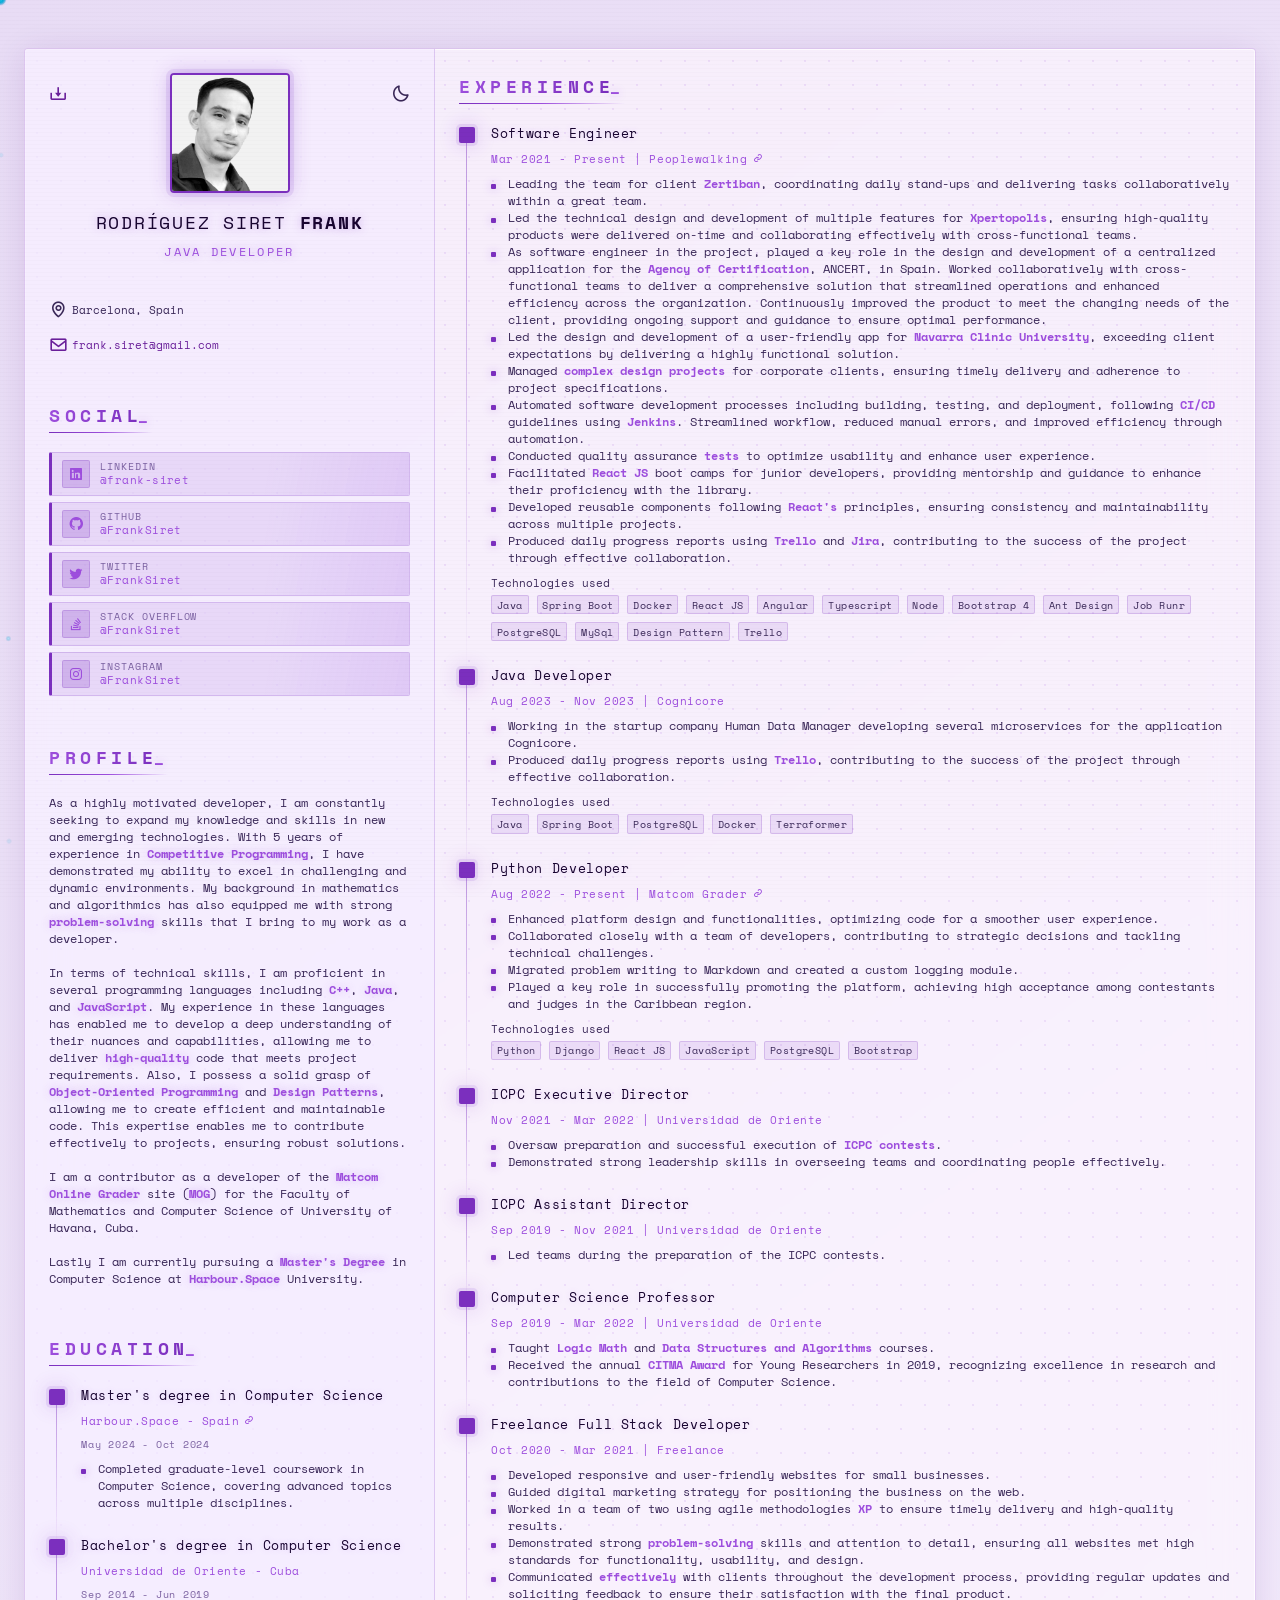
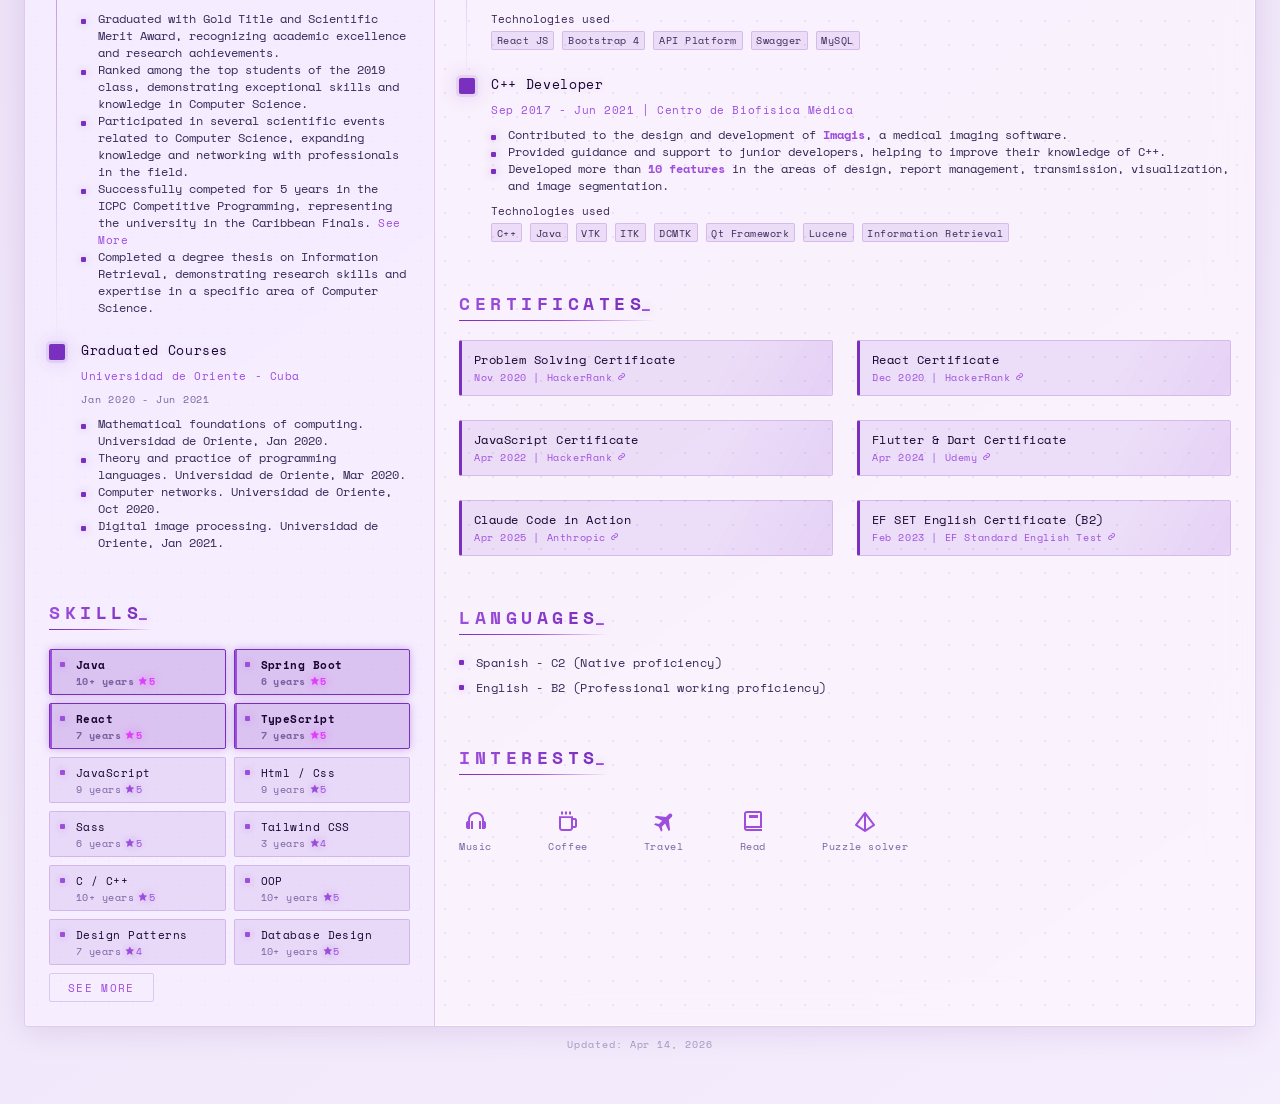
==== commit a36f2ff3: "create a new resume with style" ====
--- a/index.html
+++ b/index.html
@@ -1,1101 +1,14 @@
 <!DOCTYPE html>
 <html lang="en">
-
-<head>
-    <meta charset="UTF-8">
-    <meta name="viewport" content="width=device-width, initial-scale=1.0">
-
-    <!--========== BOX ICONS ==========-->
-    <link rel="stylesheet" href="https://cdn.jsdelivr.net/npm/boxicons@latest/css/boxicons.min.css">
-
-    <!--========== CSS ==========-->
-    <link rel="stylesheet" href="assets/css/styles.css">
-
+  <head>
+    <meta charset="UTF-8" />
+    <meta name="viewport" content="width=device-width, initial-scale=1.0" />
+    <link rel="stylesheet" href="https://cdn.jsdelivr.net/npm/boxicons@latest/css/boxicons.min.css" />
     <title>Resume CV - Frank</title>
-</head>
-
-<body>
-    <!--========== HEADER ==========-->
-    <header class=" l-header" id="header">
-        <nav class="nav bd-container">
-            <a href="#" class="nav__logo">Frank</a>
-
-            <div class="nav__menu" id="nav-menu">
-                <ul class="nav__list">
-                    <li class="nav__item">
-                        <a href="#home" class="nav__link">
-                            <i class='bx bx-home nav__icon'></i>Home
-                        </a>
-                    </li>
-
-                    <li class="nav__item">
-                        <a href="#profile" class="nav__link">
-                            <i class='bx bx-user nav__icon'></i>Profile
-                        </a>
-                    </li>
-
-                    <li class="nav__item">
-                        <a href="#education" class="nav__link">
-                            <i class='bx bx-book nav__icon'></i>Education
-                        </a>
-                    </li>
-
-                    <li class="nav__item">
-                        <a href="#skills" class="nav__link">
-                            <i class='bx bx-receipt nav__icon'></i>Skills
-                        </a>
-                    </li>
-
-                    <li class="nav__item">
-                        <a href="#experience" class="nav__link">
-                            <i class='bx bx-briefcase-alt nav__icon'></i>Experience
-                        </a>
-                    </li>
-
-                    <li class="nav__item">
-                        <a href="#certificates" class="nav__link">
-                            <i class='bx bx-award nav__icon'></i>Certificates
-                        </a>
-                    </li>
-
-                    <!-- <li class="nav__item">
-                        <a href="#references" class="nav__link">
-                            <i class='bx bx-link-external nav__icon'></i>References
-                        </a>
-                    </li> -->
-                </ul>
-            </div>
-
-            <div class="nav__toggle" id="nav-toggle">
-                <i class='bx bx-grid-alt'></i>
-            </div>
-        </nav>
-    </header>
-
-    <main class="l-main bd-container">
-        <!-- All elements within this div, is generated in PDF -->
-        <div class="resume" id="area-cv">
-            <div class="resume__left">
-                <!--========== HOME ==========-->
-                <section class="home" id="home">
-                    <div class="home__container section bd-grid">
-                        <div class="home__data bd-grid">
-                            <img src="assets/img/perfil.jpg" alt="" class="home__img">
-
-                            <h1 class="home__title">RODRÍGUEZ SIRET <b>FRANK</b></h1>
-
-                            <h3 class="home__profession">Java Developer</h3>
-
-                            <!-- Button to download yout CV saved in the pdf folder. Available for mobile -->
-                            <div>
-                                <a download="" href="assets/pdf/Frank_Siret_CV_June_2024.pdf" target="_blank"
-                                    class="home__button-movil">Download</a>
-                            </div>
-                        </div>
-
-                        <div class="home__address bd-grid">
-                            <span class="home__information">
-                                <i class='bx bx-map home__icon'></i> Barcelona, Spain
-                            </span>
-
-                            <a href="mailto:frank.siret@gmail.com" target="_black" class="home__information">
-                                <i class='bx bx-envelope home__icon'></i> frank.siret@gmail.com
-                            </a>
-
-                            <!-- <a href="tel:+5352268245" target="_black" class="home__information">
-                                <i class='bx bx-phone home__icon'></i> 
-                            </a> -->
-                        </div>
-
-                    </div>
-
-                    <!-- Theme change button -->
-                    <i class="bx bx-moon change-theme" title="Theme" id="theme-button"></i>
-
-                    <!-- Button to generate and download the pdf. Available for desktop. -->
-                    <!-- <i class="bx bx-download generate-pdf" title="Generate PDF" id="resume-button"></i> -->
-
-                    <a title="Download PDF" class="bx bx-download generate-pdf" download=""
-                        href="assets/pdf/Frank_Siret_CV_June_2024.pdf" target="_blank"></a>
-
-                </section>
-
-                <!--========== SOCIAL ==========-->
-                <section class="social section">
-                    <h2 class="section-title">SOCIAL</h2>
-
-                    <div class="social__container bd-grid">
-                        <a href="https://linkedin.com/in/frank-siret/" target="_black" class="social__link">
-                            <i class='bx bxl-linkedin-square social__icon'></i> @frank-siret
-                        </a>
-
-                        <a href="https://github.com/FrankSiret" target="_black" class="social__link">
-                            <i class='bx bxl-github social__icon'></i> @FrankSiret
-                        </a>
-
-                        <a href="https://twitter.com/FrankSiret" target="_black" class="social__link">
-                            <i class='bx bxl-twitter social__icon'></i> @FrankSiret
-                        </a>
-
-                        <a href="https://stackoverflow.com/users/11278974/franksiret" target="_black"
-                            class="social__link">
-                            <i class='bx bxl-stack-overflow social__icon'></i> @FrankSiret
-                        </a>
-
-                        <a href="https://www.instagram.com/franksiret/" target="_black" class="social__link">
-                            <i class='bx bxl-instagram social__icon'></i> @FrankSiret
-                        </a>
-                    </div>
-                </section>
-
-                <!--========== PROFILE ==========-->
-                <section class="profile section" id="profile">
-                    <h2 class="section-title">Profile</h2>
-
-                    <p class="profile__description">
-                        As a highly motivated developer, I am constantly seeking to expand my knowledge and skills in
-                        new and emerging technologies. With 5 years of experience in <strong>Competitive Programming</strong>, I have
-                        demonstrated my ability to excel in challenging and dynamic environments. My background in
-                        mathematics and algorithmics has also equipped me with strong <strong>problem-solving</strong> skills that I
-                        bring to my work as a developer.
-                    </p>
-                    <br>
-                    <p class="profile__description">
-                        In terms of technical skills, I am proficient in several programming languages including <strong>C++</strong>,
-                        <strong>Java</strong>, and <strong>JavaScript</strong>. My experience in these languages has enabled me to develop a deep
-                        understanding of their nuances and capabilities, allowing me to deliver <strong>high-quality</strong> code that
-                        meets project requirements. Also, I possess a solid grasp of <strong>Object-Oriented Programming</strong> 
-                        and <strong>Design Patterns</strong>, allowing me to create efficient and maintainable code. 
-                        This expertise enables me to contribute effectively to projects, ensuring robust solutions.
-                    </p>
-                    <br>
-                    <p class="profile__description">
-                        I am a contributor as a developer of the <strong>Matcom Online Grader</strong> site (<strong>MOG</strong>) for the 
-                        Faculty of Mathematics and Computer Science of University of Havana, Cuba.    
-                    </p>
-                    <br>
-                    <p class="profile__description">
-                        Lastly I am currently pursuing a <strong>Master's Degree</strong> in Computer Science at <strong>Harbour.Space</strong> University.
-                    </p>
-                </section>
-
-                <!--========== EDUCATION ==========-->
-                <section class="education section" id="education">
-                    <h2 class="section-title">Education</h2>
-
-                    <div class="education__container bd-grid">
-                        <div class="education__content">
-                            <div class="education__time">
-                                <span class="education__rounder"></span>
-                                <span class="education__line"></span>
-                            </div>
-
-                            <div class="education__data bd-grid">
-                                <h3 class="education__title">Master's degree in Computer Science</h3>
-                                <span class="education__studies">Harbour.Space - Spain<a
-                                    href="https://harbour.space/" target="_blank"><i
-                                        class="bx bx-link external-link"></i></a></span>
-                                <span class="education__year">May 2024 - Present</span>
-                            
-                            </div>
-                        </div>
-
-                        <div class="education__content">
-                            <div class="education__time">
-                                <span class="education__rounder"></span>
-                                <span class="education__line"></span>
-                            </div>
-
-                            <div class="education__data bd-grid">
-                                <h3 class="education__title">Bachelor's degree in Computer Science</h3>
-                                <span class="education__studies">Universidad de Oriente - Cuba</span>
-                                <span class="education__year">Sep 2014 - Jun 2019</span>
-                                <ul class="education__list">
-                                    <li class="education__description">
-                                        <span class="education__circle"></span>
-                                        <div>Graduated with Gold Title and Scientific Merit Award, recognizing academic
-                                            excellence and research achievements.</div>
-                                    </li>
-                                    <li class="education__description">
-                                        <span class="education__circle"></span>
-                                        <div>Ranked among the top students of the 2019 class, demonstrating exceptional
-                                            skills and knowledge in Computer Science.</div>
-                                    </li>
-                                    <li class="education__description">
-                                        <span class="education__circle"></span>
-                                        <div>Participated in several scientific events related to Computer Science,
-                                            expanding knowledge and networking with professionals in the field.</div>
-                                    </li>
-                                    <li class="education__description">
-                                        <span class="education__circle"></span>
-                                        <div>Successfully competed for 5 years in the ICPC Competitive Programming,
-                                            representing the university in the Caribbean Finals.
-
-                                            <a href="#" class="icpc__award-button" id="icpc__award-button">See
-                                                More</a>
-
-                                            <ul class="icpc__award" id="icpc__award">
-                                                <li class="icpc__award-item">
-                                                    <div class="icpc__time">
-                                                        <span class="icpc__rounder"></span>
-                                                        <span class="icpc__line"></span>
-                                                    </div>
-
-                                                    <div class="icpc__data bd-grid">
-                                                        <p class="icpc__award-title">2018 ICPC Caribbean Finals</p>
-                                                        <span class="icpc__award-date"
-                                                            title="Univeridad de las Ciencias Informáticas">Nov 2018 -
-                                                            UCI</span>
-                                                        <div class="icpc__award-data">
-                                                            <a target="_blank"
-                                                                href="https://icpc.baylor.edu/regionals/finder/caribfinals-2018/standings"
-                                                                class="icpc__award-place">
-                                                                14th place</a>
-                                                            <span class="icpc__award-team">Mirage Team</span>
-                                                        </div>
-                                                    </div>
-                                                </li>
-
-                                                <li class="icpc__award-item">
-                                                    <div class="icpc__time">
-                                                        <span class="icpc__rounder"></span>
-                                                        <span class="icpc__line"></span>
-                                                    </div>
-
-                                                    <div class="icpc__data bd-grid">
-                                                        <p class="icpc__award-title">6th ICPC Challenger <a
-                                                                target="_blank"
-                                                                href="https://coj-forum.uci.cu/viewtopic.php?f=105&t=3603">"Battles
-                                                                in the
-                                                                Caribbean II"</a></p>
-                                                        <span class="icpc__award-date"
-                                                            title="Univeridad de las Ciencias Informáticas">Nov 2018 -
-                                                            UCI</span>
-                                                        <div class="icpc__award-data">
-                                                            <span class="icpc__award-place color-gold">1st place</span>
-                                                            <span class="icpc__award-team">Mirage Team</span>
-                                                        </div>
-                                                    </div>
-                                                </li>
-
-                                                <li class="icpc__award-item">
-                                                    <div class="icpc__time">
-                                                        <span class="icpc__rounder"></span>
-                                                        <span class="icpc__line"></span>
-                                                    </div>
-
-                                                    <div class="icpc__data bd-grid">
-                                                        <p class="icpc__award-title">2017 ICPC Caribbean Finals</p>
-                                                        <span class="icpc__award-date"
-                                                            title="Univeridad Central Marta Abreu de las Villas">Nov
-                                                            2017 -
-                                                            UCLV</span>
-                                                        <div class="icpc__award-data">
-                                                            <a target="_blank"
-                                                                href="https://icpc.baylor.edu/regionals/finder/CF-2017/standings"
-                                                                class="icpc__award-place">
-                                                                13th place</a>
-                                                            <span class="icpc__award-team">A-SAO Team</span>
-                                                        </div>
-                                                    </div>
-                                                </li>
-
-                                                <li class="icpc__award-item">
-                                                    <div class="icpc__time">
-                                                        <span class="icpc__rounder"></span>
-                                                        <span class="icpc__line"></span>
-                                                    </div>
-
-                                                    <div class="icpc__data bd-grid">
-                                                        <p class="icpc__award-title">5th ICPC Challenger <a
-                                                                target="_blank"
-                                                                href="https://coj-forum.uci.cu/viewtopic.php?f=77&t=3300&p=5077">"Connect
-                                                                4"</a></p>
-                                                        <span class="icpc__award-date"
-                                                            title="Univeridad Central Marta Abreu de las Villas">Nov
-                                                            2017 -
-                                                            UCLV</span>
-                                                        <div class="icpc__award-data">
-                                                            <span class="icpc__award-place color-gold">1st place</span>
-                                                            <span class="icpc__award-team">A-SAO Team</span>
-                                                        </div>
-                                                    </div>
-                                                </li>
-
-                                                <li class="icpc__award-item">
-                                                    <div class="icpc__time">
-                                                        <span class="icpc__rounder"></span>
-                                                        <span class="icpc__line"></span>
-                                                    </div>
-
-                                                    <div class="icpc__data bd-grid">
-                                                        <p class="icpc__award-title">2015 ACM-ICPC Caribbean Finals</p>
-                                                        <span class="icpc__award-date"
-                                                            title="Univeridad de las Ciencias Informáticas">Nov 2015 -
-                                                            UCI</span>
-                                                        <div class="icpc__award-data">
-                                                            <a target="_blank"
-                                                                href="https://icpc.baylor.edu/regionals/finder/CF-2015/standings"
-                                                                class="icpc__award-place">
-                                                                20th place</a>
-                                                            <span class="icpc__award-team">A-SAO Team</span>
-                                                        </div>
-                                                    </div>
-                                                </li>
-
-                                                <li class="icpc__award-item">
-                                                    <div class="icpc__time">
-                                                        <span class="icpc__rounder"></span>
-                                                        <span class="icpc__line"></span>
-                                                    </div>
-
-                                                    <div class="icpc__data bd-grid">
-                                                        <p class="icpc__award-title">2014 ACM-ICPC Caribbean Finals</p>
-                                                        <span class="icpc__award-date"
-                                                            title="Univeridad de las Ciencias Informáticas">Nov 2014 -
-                                                            UCI</span>
-                                                        <div class="icpc__award-data">
-                                                            <a target="_blank"
-                                                                href="https://icpc.baylor.edu/regionals/finder/CF-2014/standings"
-                                                                class="icpc__award-place">
-                                                                34th place</a>
-                                                            <span class="icpc__award-team">A-SAO Team</span>
-                                                        </div>
-                                                    </div>
-                                                </li>
-                                            </ul>
-                                        </div>
-
-                                    </li>
-                                    <li class="education__description">
-                                        <span class="education__circle"></span>
-                                        <div>Completed a degree thesis on Information Retrieval, demonstrating research
-                                            skills and expertise in a specific area of Computer Science.</div>
-                                    </li>
-                                </ul>
-                            </div>
-                        </div>
-
-                        <div class="education__content">
-                            <div class="education__time">
-                                <span class="education__rounder"></span>
-                                <span class="education__line"></span>
-                            </div>
-
-                            <div class="education__data bd-grid">
-                                <h3 class="education__title">Graduated Courses</h3>
-                                <span class="education__studies">Universidad de Oriente - Cuba</span>
-                                <span class="education__year">Jan 2020 - Jun 2021</span>
-                                <ul class="education__list">
-                                    <li class="education__description">
-                                        <span class="education__circle"></span>
-                                        <div>Mathematical foundations of computing. Universidad de Oriente, Jan 2020.</div>
-                                    </li>
-                                    <li class="education__description">
-                                        <span class="education__circle"></span>
-                                        <div>Theory and practice of programming languages. Universidad de Oriente, Mar 2020.</div>
-                                    </li>
-                                    <li class="education__description">
-                                        <span class="education__circle"></span>
-                                        <div>Computer networks. Universidad de Oriente, Oct 2020.</div>
-                                    </li>
-                                    <li class="education__description">
-                                        <span class="education__circle"></span>
-                                        <div>Digital image processing. Universidad de Oriente, Jan 2021.</div>
-                                    </li>
-                                </ul>
-                            </div>
-                        </div>
-                    </div>
-                </section>
-
-
-                <!--========== SKILLS  ==========-->
-                <section class="skills section hide" id="skills">
-                    <h2 class="section-title">Skills</h2>
-
-                    <div class="skills__content bd-grid">
-                        <div class="skills__name">
-                            <span class="skills__circle"></span> Java
-                            <div class="skills__time-stars" title="5 Stars">
-                                <span class="skills__time">(10+ years)</span>
-                                <span class="skills__stars"><i class='bx bxs-star star__icon'></i>5</span>
-                            </div>
-                        </div>
-                        <div class="skills__name">
-                            <span class="skills__circle"></span> Spring Boot
-                            <div class="skills__time-stars" title="5 Stars">
-                                <span class="skills__time">(4 year)</span>
-                                <span class="skills__stars"><i class='bx bxs-star star__icon'></i>5</span>
-                            </div>
-                        </div>
-                        <div class="skills__name">
-                            <span class="skills__circle"></span> React
-                            <div class="skills__time-stars" title="5 Stars">
-                                <span class="skills__time">(7 years)</span>
-                                <span class="skills__stars"><i class='bx bxs-star star__icon'></i>5</span>
-                            </div>
-                        </div>
-                        <div class="skills__name">
-                            <span class="skills__circle"></span> JavaScript
-                            <div class="skills__time-stars" title="5 Stars">
-                                <span class="skills__time">(7 years)</span>
-                                <span class="skills__stars"><i class='bx bxs-star star__icon'></i>5</span>
-                            </div>
-                        </div>
-                        <div class="skills__name">
-                            <span class="skills__circle"></span> TypeScript
-                            <div class="skills__time-stars" title="5 Stars">
-                                <span class="skills__time">(5 years)</span>
-                                <span class="skills__stars"><i class='bx bxs-star star__icon'></i>5</span>
-                            </div>
-                        </div>
-                        <div class="skills__name">
-                            <span class="skills__circle"></span> Html / Css
-                            <div class="skills__time-stars" title="5 Stars">
-                                <span class="skills__time">(7 years)</span>
-                                <span class="skills__stars"><i class='bx bxs-star star__icon'></i>5</span>
-                            </div>
-                        </div>
-                        <div class="skills__name">
-                            <span class="skills__circle"></span> Sass
-                            <div class="skills__time-stars" title="5 Stars">
-                                <span class="skills__time">(6 years)</span>
-                                <span class="skills__stars"><i class='bx bxs-star star__icon'></i>5</span>
-                            </div>
-                        </div>
-                        <div class="skills__name">
-                            <span class="skills__circle"></span> Tailwind CSS
-                            <div class="skills__time-stars" title="4 Stars">
-                                <span class="skills__time">(1 year)</span>
-                                <span class="skills__stars"><i class='bx bxs-star star__icon'></i>4</span>
-                            </div>
-                        </div>
-                        <div class="skills__name">
-                            <span class="skills__circle"></span> C / C++
-                            <div class="skills__time-stars" title="5 Stars">
-                                <span class="skills__time">(10+ years)</span>
-                                <span class="skills__stars"><i class='bx bxs-star star__icon'></i>5</span>
-                            </div>
-                        </div>
-                        <div title="Object-oriented programming" class="skills__name">
-                            <span class="skills__circle"></span> OOP
-                            <div class="skills__time-stars" title="5 Stars">
-                                <span class="skills__time">(10+ years)</span>
-                                <span class="skills__stars"><i class='bx bxs-star star__icon'></i>5</span>
-                            </div>
-                        </div>
-                        <div class="skills__name">
-                            <span class="skills__circle"></span> Design Patterns
-                            <div class="skills__time-stars" title="4 Stars">
-                                <span class="skills__time">(5 years)</span>
-                                <span class="skills__stars"><i class='bx bxs-star star__icon'></i>4</span>
-                            </div>
-                        </div>
-                        <div class="skills__name">
-                            <span class="skills__circle"></span> Database Design
-                            <div class="skills__time-stars" title="5 Stars">
-                                <span class="skills__time">(10+ years)</span>
-                                <span class="skills__stars"><i class='bx bxs-star star__icon'></i>5</span>
-                            </div>
-                        </div>
-                        <div class="skills__name hide">
-                            <span class="skills__circle"></span> Flutter
-                            <div class="skills__time-stars" title="3 Stars">
-                                <span class="skills__time">(~1 year)</span>
-                                <span class="skills__stars"><i class='bx bxs-star star__icon'></i>3</span>
-                            </div>
-                        </div>
-                        <div class="skills__name showmore hide">
-                            <span class="skills__circle"></span> Node
-                            <div class="skills__time-stars" title="4 Stars">
-                                <span class="skills__time">(5 years)</span>
-                                <span class="skills__stars"><i class='bx bxs-star star__icon'></i>4</span>
-                            </div>
-                        </div>
-                        <div class="skills__name showmore hide">
-                            <span class="skills__circle"></span> Bootstrap 4
-                            <div class="skills__time-stars" title="5 Stars">
-                                <span class="skills__time">(6 years)</span>
-                                <span class="skills__stars"><i class='bx bxs-star star__icon'></i>5</span>
-                            </div>
-                        </div>
-                        <div class="skills__name showmore hide">
-                            <span class="skills__circle"></span> MongoDB
-                            <div class="skills__time-stars" title="5 Stars">
-                                <span class="skills__time">(5 years)</span>
-                                <span class="skills__stars"><i class='bx bxs-star star__icon'></i>5</span>
-                            </div>
-                        </div>
-                        <div class="skills__name showmore hide">
-                            <span class="skills__circle"></span> MySQL
-                            <div class="skills__time-stars" title="5 Stars">
-                                <span class="skills__time">(8 years)</span>
-                                <span class="skills__stars"><i class='bx bxs-star star__icon'></i>5</span>
-                            </div>
-                        </div>
-                        <div class="skills__name showmore hide">
-                            <span class="skills__circle"></span> PostgreSQL
-                            <div class="skills__time-stars" title="5 Stars">
-                                <span class="skills__time">(5 years)</span>
-                                <span class="skills__stars"><i class='bx bxs-star star__icon'></i>5</span>
-                            </div>
-                        </div>
-                        <div class="skills__name showmore hide">
-                            <span class="skills__circle"></span> Git / Github
-                            <div class="skills__time-stars" title="5 Stars">
-                                <span class="skills__time">(8 years)</span>
-                                <span class="skills__stars"><i class='bx bxs-star star__icon'></i>5</span>
-                            </div>
-                        </div>
-                        <div class="skills__name showmore hide">
-                            <span class="skills__circle"></span> API Rest
-                            <div class="skills__time-stars" title="5 Stars">
-                                <span class="skills__time">(6 years)</span>
-                                <span class="skills__stars"><i class='bx bxs-star star__icon'></i>5</span>
-                            </div>
-                        </div>
-                        <div class="skills__name showmore hide">
-                            <span class="skills__circle"></span> UI / UX
-                            <div class="skills__time-stars" title="4 Stars">
-                                <span class="skills__time">(6 years)</span>
-                                <span class="skills__stars"><i class='bx bxs-star star__icon'></i>4</span>
-                            </div>
-                        </div>
-                        <div class="skills__name showmore hide">
-                            <span class="skills__circle"></span> CI / CD
-                            <div class="skills__time-stars" title="4 Stars">
-                                <span class="skills__time">(4 year)</span>
-                                <span class="skills__stars"><i class='bx bxs-star star__icon'></i>4</span>
-                            </div>
-                        </div>
-                        <div class="skills__name showmore hide">
-                            <span class="skills__circle"></span> JIRA
-                            <div class="skills__time-stars" title="4 Stars">
-                                <span class="skills__time">(3 year)</span>
-                                <span class="skills__stars"><i class='bx bxs-star star__icon'></i>4</span>
-                            </div>
-                        </div>
-                        <div class="skills__name showmore hide">
-                            <span class="skills__circle"></span> Jenkins
-                            <div class="skills__time-stars" title="4 Stars">
-                                <span class="skills__time">(4 year)</span>
-                                <span class="skills__stars"><i class='bx bxs-star star__icon'></i>4</span>
-                            </div>
-                        </div>
-                        <div class="skills__name showmore hide">
-                            <span class="skills__circle"></span> Qt Creator
-                            <div class="skills__time-stars" title="5 Stars">
-                                <span class="skills__time">(3 years)</span>
-                                <span class="skills__stars"><i class='bx bxs-star star__icon'></i>5</span>
-                            </div>
-                        </div>
-                        <div class="skills__name showmore hide">
-                            <span class="skills__circle"></span> Qt Quick / QML
-                            <div class="skills__time-stars" title="5 Stars">
-                                <span class="skills__time">(3 years)</span>
-                                <span class="skills__stars"><i class='bx bxs-star star__icon'></i>5</span>
-                            </div>
-                        </div>
-                        <div class="skills__name showmore hide">
-                            <span class="skills__circle"></span> Python
-                            <div class="skills__time-stars" title="4 Stars">
-                                <span class="skills__time">(2 year)</span>
-                                <span class="skills__stars"><i class='bx bxs-star star__icon'></i>4</span>
-                            </div>
-                        </div>
-                        <div class="skills__name showmore hide">
-                            <span class="skills__circle"></span> Scrum
-                            <div class="skills__time-stars" title="4 Stars">
-                                <span class="skills__time">(4 years)</span>
-                                <span class="skills__stars"><i class='bx bxs-star star__icon'></i>4</span>
-                            </div>
-                        </div>
-                        <div class="skills__name showmore hide">
-                            <span class="skills__circle"></span> RUP
-                            <div class="skills__time-stars" title="4 Stars">
-                                <span class="skills__time">(2 years)</span>
-                                <span class="skills__stars"><i class='bx bxs-star star__icon'></i>4</span>
-                            </div>
-                        </div>
-                        <div class="skills__name showmore hide">
-                            <span class="skills__circle"></span> Adobe Photoshop
-                            <div class="skills__time-stars" title="5 Stars">
-                                <span class="skills__time">(10+ years)</span>
-                                <span class="skills__stars"><i class='bx bxs-star star__icon'></i>5</span>
-                            </div>
-                        </div>
-                        <div class="skills__name showmore hide">
-                            <span class="skills__circle"></span> LaTex
-                            <div class="skills__time-stars" title="5 Stars">
-                                <span class="skills__time">(3 years)</span>
-                                <span class="skills__stars"><i class='bx bxs-star star__icon'></i>5</span>
-                            </div>
-                        </div>
-                        <div class="skills__name showmore hide">
-                            <span class="skills__circle"></span> Microsoft Office
-                            <div class="skills__time-stars" title="5 Stars">
-                                <span class="skills__time">(10+ years)</span>
-                                <span class="skills__stars"><i class='bx bxs-star star__icon'></i>5</span>
-                            </div>
-                        </div>
-                    </div>
-                    <a href="#" class="skills-button" id="skills-button">See More</a>
-                </section>
-
-            </div>
-
-            <div class="resume__right">
-                <!--========== EXPERIENCE ==========-->
-                <section class="experience section" id="experience">
-                    <h2 class="section-title">Experience</h2>
-
-                    <div class="experience__container bd-grid">
-                        <div class="experience__content">
-                            <div class="experience__time">
-                                <span class="experience__rounder"></span>
-                                <span class="experience__line"></span>
-                            </div>
-
-                            <div class="experience__data bd-grid">
-                                <h3 class="experience__title">Software Engineer</h3>
-                                <span class="experience__company">Mar 2021 - Present | Peoplewalking<a
-                                        href="https://www.peoplewalking.com/" target="_blank"><i
-                                            class="bx bx-link external-link"></i></a></span>
-                                <ul class="experience__list">
-                                    <li class="experience__description">
-                                        <span class="experience__circle"></span>
-                                        <div>Led the technical design and development of multiple features for
-                                            <strong>Xpertopolis</strong>, ensuring high-quality products were 
-                                            delivered on-time and collaborating effectively with cross-functional 
-                                            teams.
-                                        </div>
-                                    </li>
-                                    <li class="experience__description">
-                                        <span class="experience__circle"></span>
-                                        <div>As software engineer in the project, played a key role in the design 
-                                            and development of a centralized application for the <strong>Agency of
-                                            Certification</strong>, ANCERT, in Spain. Worked collaboratively with
-                                            cross-functional teams to deliver a comprehensive solution that streamlined
-                                            operations and enhanced efficiency across the organization. Continuously
-                                            improved the product to meet the changing needs of the client, providing
-                                            ongoing support and guidance to ensure optimal performance.</div>
-                                    </li>
-                                    <li class="experience__description">
-                                        <span class="experience__circle"></span>
-                                        <div>Led the design and development of a user-friendly app for <strong>Navarra
-                                                Clinic University</strong>, exceeding client expectations by delivering
-                                            a highly functional solution.</div>
-                                    </li>
-                                    <li class="experience__description">
-                                        <span class="experience__circle"></span>
-                                        <div>Managed <strong>complex design projects</strong> for corporate clients, ensuring timely
-                                            delivery and adherence to project specifications.</div>
-                                    </li>
-                                    <li class="experience__description">
-                                        <span class="experience__circle"></span>
-                                        <div>Automated software development processes including building, testing, and
-                                            deployment, following <strong>CI/CD</strong> guidelines using
-                                            <strong>Jenkins</strong>. Streamlined workflow, reduced manual errors, and
-                                            improved efficiency through automation.
-                                        </div>
-                                    </li>
-                                    <li class="experience__description">
-                                        <span class="experience__circle"></span>
-                                        <div>Conducted quality assurance <strong>tests</strong> to optimize usability and enhance user
-                                            experience.</div>
-                                    </li>
-                                    <li class="experience__description">
-                                        <span class="experience__circle"></span>
-                                        <div>Facilitated <strong>React JS</strong> boot camps for junior developers,
-                                            providing mentorship and guidance to enhance their proficiency with the
-                                            library.</div>
-                                    </li>
-                                    <li class="experience__description">
-                                        <span class="experience__circle"></span>
-                                        <div>Developed reusable components following <strong>React's</strong> principles, ensuring
-                                            consistency and maintainability across multiple projects.</div>
-                                    </li>
-                                    <li class="experience__description">
-                                        <span class="experience__circle"></span>
-                                        <div>Produced daily progress reports using <strong>Trello</strong> and
-                                            <strong>Jira</strong>, contributing to the success of the project through
-                                            effective collaboration.
-                                        </div>
-                                    </li>
-                                </ul>
-                                <div class="experience__technologies">
-                                    <span>Technologies used</span>
-                                    <ul class="experience__technologies-list">
-                                        <li class="experience__technologies-item">Java</li>
-                                        <li class="experience__technologies-item">Spring Boot</li>
-                                        <li class="experience__technologies-item">Docker</li>
-                                        <li class="experience__technologies-item">React JS</li>
-                                        <li class="experience__technologies-item">Angular</li>
-                                        <li class="experience__technologies-item">Typescript</li>
-                                        <li class="experience__technologies-item">Node</li>
-                                        <li class="experience__technologies-item">Bootstrap 4</li>
-                                        <li class="experience__technologies-item">Ant Design</li>
-                                        <li class="experience__technologies-item">Job Runr</li>
-                                        <li class="experience__technologies-item">PostgreSQL</li>
-                                        <li class="experience__technologies-item">MySql</li>
-                                        <li class="experience__technologies-item">Design Pattern</li>
-                                        <li class="experience__technologies-item">Trello</li>
-                                    </ul>
-                                </div>
-                            </div>
-                        </div>
-
-                        <div class="experience__content">
-                            <div class="experience__time">
-                                <span class="experience__rounder"></span>
-                                <span class="experience__line"></span>
-                            </div>
-
-                            <div class="experience__data bd-grid">
-                                <h3 class="experience__title">Java Developer</h3>
-                                <span class="experience__company">Aug 2023 - Nov 2023 | Cognicore</span>
-                                <ul class="experience__list">
-                                    <li class="experience__description">
-                                        <span class="experience__circle"></span>
-                                        <div>Working in the startup company Human Data Manager developing several microservices 
-                                            for the application Cognicore.
-                                        </div>
-                                    </li>
-                                    <li class="experience__description">
-                                        <span class="experience__circle"></span>
-                                        <div>Produced daily progress reports using <strong>Trello</strong>, contributing to the success of the project 
-                                            through effective collaboration.</div>
-                                    </li>
-                                </ul>
-                                <div class="experience__technologies">
-                                    <span>Technologies used</span>
-                                    <ul class="experience__technologies-list">
-                                        <li class="experience__technologies-item">Java</li>
-                                        <li class="experience__technologies-item">Spring Boot</li>
-                                        <li class="experience__technologies-item">PostgreSQL</li>
-                                        <li class="experience__technologies-item">Docker</li>
-                                        <li class="experience__technologies-item">Terraformer</li>
-                                    </ul>
-                                </div>
-                            </div>
-                        </div>
-
-                        <div class="experience__content">
-                            <div class="experience__time">
-                                <span class="experience__rounder"></span>
-                                <span class="experience__line"></span>
-                            </div>
-
-                            <div class="experience__data bd-grid">
-                                <h3 class="experience__title">Python Developer</h3>
-                                <span class="experience__company">Aug 2022 - Present | Matcom Grader<a
-                                    href="https://matcomgrader.com/" target="_blank"><i
-                                        class="bx bx-link external-link"></i></a></span>
-                                <ul class="experience__list">
-                                    <li class="experience__description">
-                                        <span class="experience__circle"></span>
-                                        <div>Enhanced platform design and functionalities, optimizing code for a smoother user 
-                                            experience.
-                                        </div>
-                                    </li>
-                                    <li class="experience__description">
-                                        <span class="experience__circle"></span>
-                                        <div>Collaborated closely with a team of developers, contributing to strategic decisions and 
-                                            tackling technical challenges.</div>
-                                    </li>
-                                    <li class="experience__description">
-                                        <span class="experience__circle"></span>
-                                        <div>Migrated problem writing to Markdown and created a custom logging module.</div>
-                                    </li>
-                                    <li class="experience__description">
-                                        <span class="experience__circle"></span>
-                                        <div>Played a key role in successfully promoting the platform, achieving high acceptance 
-                                            among contestants and judges in the Caribbean region.</div>
-                                    </li>
-                                </ul>
-                                <div class="experience__technologies">
-                                    <span>Technologies used</span>
-                                    <ul class="experience__technologies-list">
-                                        <li class="experience__technologies-item">Python</li>
-                                        <li class="experience__technologies-item">Django</li>
-                                        <li class="experience__technologies-item">React JS</li>
-                                        <li class="experience__technologies-item">JavaScript</li>
-                                        <li class="experience__technologies-item">PostgreSQL</li>
-                                        <li class="experience__technologies-item">Bootstrap</li>
-                                    </ul>
-                                </div>
-                            </div>
-                        </div>
-
-                        <div class="experience__content">
-                            <div class="experience__time">
-                                <span class="experience__rounder"></span>
-                                <span class="experience__line"></span>
-                            </div>
-
-                            <div class="experience__data bd-grid">
-                                <h3 class="experience__title">ICPC Executive Director</h3>
-                                <span class="experience__company">Nov 2021 - Mar 2022 | Universidad de Oriente</span>
-                                <ul class="experience__list">
-                                    <li class="experience__description">
-                                        <span class="experience__circle"></span>
-                                        <div>Oversaw preparation and successful execution of <strong>ICPC contests</strong>.</div>
-                                    </li>
-                                    <li class="experience__description">
-                                        <span class="experience__circle"></span>
-                                        <div>Demonstrated strong leadership skills in overseeing teams and coordinating
-                                            people effectively.</div>
-                                    </li>
-                                </ul>
-                            </div>
-                        </div>
-
-                        <div class="experience__content">
-                            <div class="experience__time">
-                                <span class="experience__rounder"></span>
-                                <span class="experience__line"></span>
-                            </div>
-
-                            <div class="experience__data bd-grid">
-                                <h3 class="experience__title">ICPC Assistant Director</h3>
-                                <span class="experience__company">Sep 2019 - Nov 2021 | Universidad de Oriente</span>
-                                <ul class="experience__list">
-                                    <li class="experience__description">
-                                        <span class="experience__circle"></span>
-                                        <div>Led teams during the preparation of the ICPC contests.</div>
-                                    </li>
-                                </ul>
-                            </div>
-                        </div>
-
-                        <div class="experience__content">
-                            <div class="experience__time">
-                                <span class="experience__rounder"></span>
-                                <span class="experience__line"></span>
-                            </div>
-
-                            <div class="experience__data bd-grid">
-                                <h3 class="experience__title">Computer Science Professor</h3>
-                                <span class="experience__company">Sep 2019 - Mar 2022 | Universidad de Oriente</span>
-                                <ul class="experience__list">
-                                    <li class="experience__description">
-                                        <span class="experience__circle"></span>
-                                        <div>Taught <strong>Logic Math</strong> and <strong>Data Structures and Algorithms</strong> courses.</div>
-                                    </li>
-                                    <li class="experience__description">
-                                        <span class="experience__circle"></span>
-                                        <div>Received the annual <strong>CITMA Award</strong> for Young Researchers in 2019, recognizing
-                                            excellence in research and contributions to the field of Computer Science.
-                                        </div>
-                                    </li>
-                                </ul>
-                            </div>
-                        </div>
-
-                        <div class="experience__content">
-                            <div class="experience__time">
-                                <span class="experience__rounder"></span>
-                                <span class="experience__line"></span>
-                            </div>
-
-                            <div class="experience__data bd-grid">
-                                <h3 class="experience__title">Freelance Full Stack Developer</h3>
-                                <span class="experience__company">Oct 2020 - Mar 2021 | Freelance</span>
-                                <ul class="experience__list">
-                                    <li class="experience__description">
-                                        <span class="experience__circle"></span>
-                                        <div>Developed responsive and user-friendly websites for small businesses.</div>
-                                    </li>
-                                    <li class="experience__description">
-                                        <span class="experience__circle"></span>
-                                        <div>Guided digital marketing strategy for positioning the business on the web.
-                                        </div>
-                                    </li>
-                                    <li class="experience__description">
-                                        <span class="experience__circle"></span>
-                                        <div>Worked in a team of two using agile methodologies <strong>XP</strong> to ensure timely
-                                            delivery and high-quality results.</div>
-                                    </li>
-                                    <li class="experience__description">
-                                        <span class="experience__circle"></span>
-                                        <div>Demonstrated strong <strong>problem-solving</strong> skills and attention to detail,
-                                            ensuring all websites met high standards for functionality, usability, and
-                                            design.</div>
-                                    </li>
-                                    <li class="experience__description">
-                                        <span class="experience__circle"></span>
-                                        <div>Communicated <strong>effectively</strong> with clients throughout the development process,
-                                            providing regular updates and soliciting feedback to ensure their
-                                            satisfaction with the final product.</div>
-                                    </li>
-                                </ul>
-                                <div class="experience__technologies">
-                                    <span>Technologies used</span>
-                                    <ul class="experience__technologies-list">
-                                        <li class="experience__technologies-item">React JS</li>
-                                        <li class="experience__technologies-item">Bootstrap 4</li>
-                                        <li class="experience__technologies-item">API Platform</li>
-                                        <li class="experience__technologies-item">Swagger</li>
-                                        <li class="experience__technologies-item">MySQL</li>
-                                    </ul>
-                                </div>
-                            </div>
-                        </div>
-
-                        <div class="experience__content">
-                            <div class="experience__time">
-                                <span class="experience__rounder"></span>
-                                <span class="experience__line"></span>
-                            </div>
-
-                            <div class="experience__data bd-grid">
-                                <h3 class="experience__title">C++ Developer</h3>
-                                <span class="experience__company">Sep 2017 - Jun 2021 | Centro de Biofísica
-                                    Médica</span>
-                                <ul class="experience__list">
-                                    <li class="experience__description">
-                                        <span class="experience__circle"></span>
-                                        <div>Contributed to the design and development of <strong>Imagis</strong>, a
-                                            medical imaging software.</div>
-                                    </li>
-                                    <li class="experience__description">
-                                        <span class="experience__circle"></span>
-                                        <div>Provided guidance and support to junior developers, helping to improve
-                                            their knowledge of C++.</div>
-                                    </li>
-                                    <li class="experience__description">
-                                        <span class="experience__circle"></span>
-                                        <div>Developed more than <strong>10 features</strong> in the areas of design, report management,
-                                            transmission, visualization, and image segmentation.</div>
-                                    </li>
-                                </ul>
-                                <div class="experience__technologies">
-                                    <span>Technologies used</span>
-                                    <ul class="experience__technologies-list">
-                                        <li class="experience__technologies-item">C++</li>
-                                        <li class="experience__technologies-item">Java</li>
-                                        <li class="experience__technologies-item">VTK</li>
-                                        <li class="experience__technologies-item">ITK</li>
-                                        <li class="experience__technologies-item">DCMTK</li>
-                                        <li class="experience__technologies-item">Qt Framework</li>
-                                        <li class="experience__technologies-item">Lucene</li>
-                                        <li class="experience__technologies-item">Information Retrieval</li>
-                                    </ul>
-                                </div>
-                            </div>
-                        </div>
-                    </div>
-                </section>
-
-                <!--========== CERTIFICATES ==========-->
-                <section class="certificate section" id="certificates">
-                    <h2 class="section-title">Certificates</h2>
-
-                    <div class="certificate__container bd-grid bd-grid-2">
-
-                        <div class="certificate__content bd-grid">
-                            <h3 class="certificate__title">Problem Solving Certificate</h3>
-                            <span class="certificate__company">Nov 2020 | HackerRank<a
-                                href="https://www.hackerrank.com/certificates/b2af17430ead" target="_blank"><i
-                                    class="bx bx-link external-link"></i></a></span>
-                        </div>
-
-                        <div class="certificate__content bd-grid">
-                            <h3 class="certificate__title">React Certificate</h3>
-                            <span class="certificate__company">Dec 2020 | HackerRank<a
-                                href="https://www.hackerrank.com/certificates/9f17f859dd0d" target="_blank"><i
-                                    class="bx bx-link external-link"></i></a></span>
-                        </div>
-
-                        <div class="certificate__content bd-grid">
-                            <h3 class="certificate__title">JavaScript Certificate</h3>
-                            <span class="certificate__company">Apr 2022 | HackerRank<a
-                                href="https://www.hackerrank.com/certificates/b602af01b333" target="_blank"><i
-                                    class="bx bx-link external-link"></i></a></span>
-                        </div>
-
-                        <div class="certificate__content bd-grid">
-                            <h3 class="certificate__title">Flutter & Dart Certificate</h3>
-                            <span class="certificate__company">Apr 2024 | Udemy<a
-                                href="http://ude.my/UC-de955e33-0335-494a-80a5-70e13119ecfe" target="_blank"><i
-                                    class="bx bx-link external-link"></i></a></span>
-                        </div>
-
-                        <div class="certificate__content bd-grid">
-                            <h3 class="certificate__title">EF SET English Certificate (B2)</h3>
-                            <span class="certificate__company">Feb 2023 | EF Standard English Test<a
-                                href="https://www.efset.org/cert/BUbsr5" target="_blank"><i
-                                    class="bx bx-link external-link"></i></a></span>
-                        </div>
-
-                    </div>
-                </section>
-
-                <!--========== LANGUAGES ==========-->
-                <section class="languages section">
-                    <h3 class="section-title">Languages</h3>
-
-                    <div class="languages__container">
-                        <ul class="languages__content bd-grid">
-                            <li class="languages__name">
-                                <span class="languages__circle"></span> Spanish - C2 (Native proficiency)
-                            </li>
-
-                            <li class="languages__name">
-                                <span class="languages__circle"></span> English - B2 (Professional working proficiency)
-                            </li>
-                        </ul>
-                    </div>
-                </section>
-
-                <!--========== INTERESTS ==========-->
-                <section class="interests section">
-                    <h2 class="section-title">Interests</h2>
-
-                    <div class="interests__container bd-grid">
-                        <div class="interests__content">
-                            <i class="bx bx-headphone interests__icon"></i>
-                            <span class="interests__name">Music</span>
-                        </div>
-
-                        <div class="interests__content">
-                            <i class="bx bx-coffee interests__icon"></i>
-                            <span class="interests__name">Cofee</span>
-                        </div>
-
-                        <div class="interests__content">
-                            <i class="bx bxs-plane-alt interests__icon"></i>
-                            <span class="interests__name">Travel</span>
-                        </div>
-
-                        <div class="interests__content">
-                            <i class="bx bx-book interests__icon"></i>
-                            <span class="interests__name">Read</span>
-                        </div>
-
-                        <div class="interests__content">
-                            <i class='bx bx-pyramid interests__icon'></i>
-                            <span class="interests__name">Puzzle solver</span>
-                        </div>
-
-                    </div>
-                </section>
-            </div>
-        </div>
-        <p class="updated">Updated: Jun 4, 2024</p>
-    </main>
-
-    <!--========== SCROLL TOP ==========-->
-    <a href="#" class="scrolltop" id="scroll-top">
-        <i class='bx bx-up-arrow-alt scrollttop__icon'></i>
-    </a>
-
-    <!--========== HTML2PDF ==========-->
-    <!-- <script src="assets/js/html2pdf.bundle.min.js"></script> -->
-
-    <!--========== MAIN JS ==========-->
-    <script src="assets/js/main.js"></script>
-</body>
-
-</html>+    <link rel="stylesheet" href="assets/css/index-DMUxUIAY.css">
+  </head>
+  <body>
+    <div id="root"></div>
+    <script src="assets/js/index-C_E5o5J-.js"></script>
+  </body>
+</html>
--- a/assets/css/index-DMUxUIAY.css
+++ b/assets/css/index-DMUxUIAY.css
@@ -0,0 +1 @@
+@import"https://fonts.googleapis.com/css2?family=Poppins:wght@400;500;600&display=swap";@import"https://fonts.googleapis.com/css2?family=Space+Mono:wght@400;700&family=Poppins:wght@300;400;500;600&display=swap";:root{--header-height: 3rem;--title-color: #0b0a0a;--text-color: #403a3a;--text-link: #2a65fa;--text-color-light: #707070;--text-color-gold: goldenrod;--container-color: #fafafa;--container-color-alt: #f0efef;--body-color: #fcfcfc;--body-font: "Poppins", sans-serif;--h1-font-size: 1.5rem;--h2-font-size: 1.25rem;--h3-font-size: 1rem;--normal-font-size: .938rem;--small-font-size: .875rem;--smaller-font-size: .813rem;--tiny-font-size: .713rem;--font-medium: 500;--font-semi-bold: 600;--mb-1: .5rem;--mb-2: 1rem;--mb-3: 1.5rem;--z-tooltip: 10;--z-fixed: 100}*,:before,:after{box-sizing:border-box}html{scroll-behavior:smooth}body.dark-theme{--title-color: #f2f2f2;--text-color: #bfbfbf;--text-link: #5f88f2;--container-color: #212121;--container-color-alt: #181616;--body-color: #2b2b2b}.change-theme{position:absolute;right:0;top:2.2rem;display:flex;color:var(--text-color);font-size:1.2rem;cursor:pointer}.change-theme:hover{color:var(--title-color)}body.scale-cv{--h1-font-size: .8rem;--h2-font-size: .8rem;--h3-font-size: .7rem;--normal-font-size: .7rem;--small-font-size: .65rem;--smaller-font-size: .6rem}.generate-pdf{display:none;position:absolute;top:2.2rem;left:0;font-size:1.2rem;color:var(--text-color);cursor:pointer}.generate-pdf:hover{color:var(--title-color)}.scale-cv .change-theme,.scale-cv .generate-pdf,.scale-cv .skills-button,.scale-cv .icpc__award-button{display:none}.scale-cv .bd-container{max-width:595px}.scale-cv .section{padding:1rem 0}.scale-cv .section-title{margin-bottom:.75rem}.scale-cv .resume__left,.scale-cv .resume__right{padding:0 .8rem}.scale-cv .home__img{width:90px;height:90px}.scale-cv .home__container{gap:1.5rem}.scale-cv .home__data{gap:.25rem}.scale-cv .home__address,.scale-cv .social__container{gap:.75rem}.scale-cv .home__icon,.scale-cv .social__icon,.scale-cv .interests__icon{font-size:1rem}.scale-cv .education__container,.scale-cv .experience__container,.scale-cv .certificate__container{gap:1rem}.scale-cv .education__time,.scale-cv .experience__time{padding-right:.5rem}.scale-cv .education__rounder,.scale-cv .experience__rounder{width:11px;height:11px;margin-top:.22rem}.scale-cv .education__line,.scale-cv .experience__line{width:1px;height:104%;transform:translate(5px)}.scale-cv .education__data,.scale-cv .experience__data{gap:.25rem}.scale-cv .skills__name,.scale-cv .skills__name.show{margin-bottom:var(--mb-1)}.scale-cv .skills__content{grid-template-columns:repeat(2,1fr)}.scale-cv .interests__container{column-gap:2.5rem}body{margin:0 0 var(--header-height) 0;padding:0;font-family:var(--body-font);font-size:var(--normal-font-size);background-color:var(--body-color);color:var(--text-color)}h1,h2,h3,ul,p{margin:0}h1,h2,h3{color:var(--title-color);font-weight:var(--font-medium)}ul{padding:0;list-style:none}a{text-decoration:none;color:var(--text-link)}img{max-width:100%;height:auto}.section{padding:1.5rem 0}.section-title{font-size:var(--h2-font-size);color:var(--title-color);font-weight:var(--font-semi-bold);text-transform:uppercase;letter-spacing:.35rem;text-align:center;margin-bottom:var(--mb-3)}.bd-container{max-width:1250px;width:calc(100% - 3rem);margin-left:var(--mb-3);margin-right:var(--mb-3)}.bd-grid{display:grid;gap:1.5rem}.bd-grid-2{grid-template-columns:1fr 1fr}.l-header{width:100%;position:fixed;bottom:0;left:0;z-index:var(--z-fixed);background-color:var(--body-color);box-shadow:0 -1px 4px #0000001a;transition:.3s}.nav{height:var(--header-height);display:flex;justify-content:space-between;align-items:center}@media screen and (max-width: 968px){.nav__menu{position:fixed;bottom:-100%;left:0;width:100%;padding:2rem 1.5rem;background-color:var(--body-color);box-shadow:0 1px 4px #0000001a;border-radius:1rem 1rem 0 0;z-index:var(--z-fixed);transition:.3s}}.nav__logo,.nav__toggle{color:var(--title-color);font-weight:var(--font-medium)}.nav__toggle{font-size:1.2rem;cursor:pointer}.nav__item{text-align:center}.nav__list{display:grid;grid-template-columns:repeat(3,1fr);gap:2rem}.nav__link{display:flex;flex-direction:column;font-size:var(--smaller-font-size);color:var(--text-color-light);font-weight:var(--font-medium)}.nav__link:hover{color:var(--title-color)}.nav__icon{font-size:1.2rem;margin-bottom:var(--mb-1)}.show-menu{bottom:var(--header-height)}.active-link{color:var(--title-color)}.home{position:relative}.home__container{gap:3rem}.home__data{gap:.5rem;text-align:center}.home__img{width:120px;height:120px;border-radius:50%;justify-self:center;margin-bottom:var(--mb-1)}.home__title{font-size:var(--h1-font-size)}.home__profession{font-size:var(--normal-font-size);margin-bottom:var(--mb-1)}.home__address{gap:1rem}.home__information{display:flex;align-items:center;font-size:var(--small-font-size)}.home__icon{font-size:1.2rem;margin-right:.25rem}.home__button-movil{display:inline-block;border:2px solid var(--text-color);color:var(--title-color);padding:1rem 2rem;border-radius:.25rem;transition:.3s;font-weight:var(--font-medium);margin-top:var(--mb-3)}.home__button-movil:hover{background-color:var(--text-color);color:var(--container-color)}.social__container{grid-template-columns:max-content;gap:1rem}.home__information,.social__link{display:inline-flex;align-items:center;font-size:var(--small-font-size);color:var(--text-color)}.home__information:hover,.social__link:hover{color:var(--title-color)}.social__icon{font-size:1.2rem;margin-right:.25rem}.profile__description{text-align:center}.education__content,.experience__content{display:flex}.education__time,.experience__time{padding-right:1rem}.education__rounder,.experience__rounder{position:relative;display:block;width:16px;height:16px;background-color:var(--text-color-light);border-radius:50%;margin-top:.25rem}.education__line,.experience__line{display:block;width:2px;height:calc(100% + 15px);background-color:var(--text-color-light);transform:translate(7px)}.education__content:last-child .education__line,.experience__content:last-child .experience__line{display:none}.education__data,.experience__data{gap:.5rem}.education__title,.experience__title{font-size:var(--h3-font-size)}.education__studies,.experience__company{font-size:var(--small-font-size);color:var(--title-color)}.external-link{margin-left:.25rem}.education__description,.experience__description{display:grid;grid-template-columns:max-content 1fr}.education__circle,.experience__circle{display:inline-block;width:5px;height:5px;background-color:var(--text-color);border-radius:50%;margin-right:.75rem;margin-top:.55rem}.experience__technologies span{display:inline-block;margin-bottom:.25rem;font-size:var(--small-font-size)}.experience__technologies-list{display:flex;flex-wrap:wrap;flex-direction:row;gap:.5rem}.experience__technologies-item{padding:.1rem .3rem;background-color:var(--container-color-alt);border-radius:.4rem}.education__year{font-size:var(--smaller-font-size)}.icpc__award{overflow:hidden;max-height:0;transition:.3s;font-size:var(--smaller-font-size)}.icpc__award.show{max-height:1000px}.icpc__award-item{display:flex}.icpc__time{padding-right:.7rem}.icpc__rounder{position:relative;display:block;width:7px;height:7px;background-color:var(--text-color-light);border-radius:50%;margin-top:.8rem}.icpc__line{display:block;width:1px;height:93%;background-color:var(--text-color-light);transform:translate(3px)}.icpc__award-item:last-child .icpc__line{display:none}.icpc__data{display:flex;flex-direction:column;margin-top:.5rem;margin-bottom:.5rem;gap:.2rem}.icpc__award-title{font-weight:var(--font-semi-bold)}.icpc__award-date{font-size:.7rem}.icpc__award-place{font-weight:var(--font-semi-bold)}.icpc__award-place.color-gold{color:#daa520}.icpc__award-team{padding:.05rem .25rem;background-color:var(--container-color-alt);border-radius:.4rem;margin-left:.25rem}.skills__content{grid-template-columns:repeat(2,1fr);gap:0}.languages__content{gap:.5rem}.skills__name,.languages__name{display:flex;align-items:center}.skills__name{margin-bottom:var(--mb-2)}.skills__name{font-size:var(--normal-font-size);transition:.3s}.skills__circle,.languages__circle{display:inline-block;width:5px;height:5px;background-color:var(--text-color);border-radius:50%;margin-right:.75rem}.skills-button{display:block;text-align:center}.skills__name.hide{overflow:hidden;max-height:0;margin-bottom:0;opacity:0}.skills__name.show{overflow:initial;max-height:100px;margin-bottom:var(--mb-2);opacity:1}.skills__time-stars{position:relative}.skills__time{margin-left:.25rem;color:var(--text-color-light);font-size:var(--smaller-font-size)}.skills__stars{position:absolute;margin-left:.25rem;font-size:var(--tiny-font-size);color:var(--text-color-gold);border-radius:.5rem;padding:0 .25rem;top:0;right:-1.6rem}.skills.hide .skills__time,.skills.hide .skills__stars{display:none}.certificate__content{gap:.5rem}.certificate__title{font-size:var(--h3-font-size)}.certificate__company{font-size:var(--smaller-font-size);color:var(--title-color)}.references__content{gap:.25rem}.references__subtitle{color:var(--text-color-light)}.references__subtitle,.references__contact{font-size:var(--smaller-font-size)}.references__title{font-size:var(--h3-font-size)}.interests__container{grid-template-columns:repeat(3,1fr);margin-top:var(--mb-2)}.interests__content{display:flex;flex-direction:column;align-items:center}.interests__icon{font-size:1.5rem;color:var(--text-color-light);margin-bottom:.25rem}.updated{margin-top:10px;padding-bottom:5px;font-size:.6rem}.scrolltop{position:fixed;right:1rem;bottom:-20%;display:flex;justify-content:center;align-items:center;padding:.3rem;background-color:var(--container-color-alt);border-radius:.4rem;z-index:var(--z-tooltip);transition:.4s;visibility:hidden;color:var(--text-color)}.scrolltop__icon{font-size:1.2rem;color:var(--text-color)}.show-scroll{visibility:visible;bottom:5rem}@media screen and (max-width: 520px){.skills.show .skills__content{grid-template-columns:repeat(1,1fr)}}@media screen and (max-width: 320px){.nav__list{grid-template-columns:repeat(2,1fr);gap:1rem .5rem}.skills__content,.languages__content{grid-template-columns:repeat(1,1fr)}}@media screen and (min-width: 968px){body{margin:3rem 0}.bd-container{margin-left:auto;margin-right:auto}.l-header,.scrolltop{display:none}.resume{display:grid;grid-template-columns:.5fr 1fr;background-color:var(--container-color);box-shadow:0 0 8px #0d0c0c26}.resume__left{background-color:var(--container-color-alt)}.resume__left,.resume__right{padding:0 1.5rem}.generate-pdf{display:inline-block}.section-title,.profile__description{text-align:initial}.home__container{gap:1.5rem}.home__button-movil{display:none}.references__container{grid-template-columns:repeat(2,1fr)}.skills.show .skills__content{grid-template-columns:repeat(1,1fr)}.icpc__award-team{border:1px solid var(--text-color)}.interests__container{grid-template-columns:repeat(5,max-content);column-gap:3.5rem}}@keyframes gradient-drift{0%,to{background-position:0% 40%}33%{background-position:100% 60%}66%{background-position:50% 20%}}@keyframes scanline-move{0%{transform:translateY(-100%)}to{transform:translateY(100vh)}}@keyframes fade-up{0%{opacity:0;transform:translateY(20px)}to{opacity:1;transform:translateY(0)}}@keyframes float-mech{0%,to{transform:translateY(0) rotate(0)}25%{transform:translateY(-4px) rotate(.5deg)}50%{transform:translateY(-2px) rotate(0)}75%{transform:translateY(-5px) rotate(-.4deg)}}@keyframes pulse-led{0%,to{box-shadow:0 0 0 2px var(--accent-soft),0 0 8px var(--glow-color)}50%{box-shadow:0 0 0 4px var(--accent-soft),0 0 18px var(--glow-color)}}@keyframes shimmer-sweep{0%{background-position:-200% center}to{background-position:200% center}}@keyframes title-line-in{0%{transform:scaleX(0);opacity:0}to{transform:scaleX(1);opacity:1}}@keyframes cursor-blink{0%,49%{opacity:1}50%,to{opacity:0}}@keyframes circuit-glow{0%,to{stroke-dashoffset:200}50%{stroke-dashoffset:0}}@keyframes hex-rotate{to{transform:rotate(360deg)}}@keyframes ripple-out{0%{transform:scale(1);opacity:.6}to{transform:scale(2.5);opacity:0}}:root{--accent: #9d4edd;--accent-bright: #c77dff;--accent-soft: rgba(157, 78, 221, .14);--accent-mid: rgba(157, 78, 221, .28);--glow-color: rgba(157, 78, 221, .65);--glow-sm: 0 0 8px rgba(157, 78, 221, .5);--glow-md: 0 0 20px rgba(157, 78, 221, .4);--glass-bg: rgba(14, 7, 26, .9);--glass-alt: rgba(9, 4, 18, .94);--glass-border: rgba(157, 78, 221, .22);--glass-shadow: 0 4px 48px rgba(0, 0, 0, .7), inset 0 0 0 1px rgba(157, 78, 221, .14);--title-color: #e8d8ff;--text-color: #a890c8;--text-link: #c77dff;--text-color-light: #6a5880;--text-color-gold: #ffd700;--container-color: var(--glass-bg);--container-color-alt: var(--glass-alt);--body-color: #0a0614;--mono-font: "Space Mono", "Courier New", monospace;--body-font: "Space Mono", "Courier New", monospace;--scanline-alpha: .028;--normal-font-size: .75rem;--small-font-size: .6875rem;--smaller-font-size: .625rem}body:not(.dark-theme){--accent: #7b2fbe;--accent-bright: #9d4edd;--accent-soft: rgba(123, 47, 190, .1);--accent-mid: rgba(123, 47, 190, .22);--glow-color: rgba(123, 47, 190, .45);--glow-sm: 0 0 8px rgba(123, 47, 190, .35);--glow-md: 0 0 20px rgba(123, 47, 190, .3);--glass-bg: rgba(255, 248, 255, .6);--glass-alt: rgba(244, 236, 255, .7);--glass-border: rgba(123, 47, 190, .2);--glass-shadow: 0 4px 32px rgba(80, 20, 120, .12), inset 0 0 0 1px rgba(255, 255, 255, .7);--title-color: #180430;--text-color: #3a2858;--text-link: #6a1f9a;--text-color-light: #7a60a0;--container-color: var(--glass-bg);--container-color-alt: var(--glass-alt);--body-color: #ede4f8;--scanline-alpha: .012}body{background:linear-gradient(-35deg,#0a0614,#110820,#0d051a,#160a24,#08040f)!important;background-size:500% 500%!important;animation:gradient-drift 20s ease infinite!important;position:relative}body:not(.dark-theme){background:linear-gradient(-35deg,#ede4f8,#f3eaff,#e5d8f8,#f8f2ff,#e8dcf5)!important;background-size:500% 500%!important;animation:gradient-drift 20s ease infinite!important}body:after{content:"";position:fixed;top:0;right:0;bottom:0;left:0;background:repeating-linear-gradient(0deg,transparent,transparent 3px,rgba(0,0,0,var(--scanline-alpha, .025)) 3px,rgba(0,0,0,var(--scanline-alpha, .025)) 4px);pointer-events:none;z-index:50}body:before{content:"";position:fixed;left:0;right:0;top:-100%;height:40%;background:linear-gradient(to bottom,transparent 0%,rgba(157,78,221,.025) 50%,transparent 100%);pointer-events:none;z-index:51;animation:scanline-move 8s linear infinite}.l-header{background:var(--glass-bg)!important;backdrop-filter:blur(16px)!important;-webkit-backdrop-filter:blur(16px)!important;border-top:1px solid var(--glass-border)!important;box-shadow:0 -2px 20px #00000080,0 -1px 0 var(--accent-soft)!important}.nav__logo{font-family:var(--mono-font);font-size:1rem;font-weight:700;letter-spacing:.2em;color:var(--accent-bright)!important;text-shadow:var(--glow-sm);-webkit-text-fill-color:unset!important;background:none!important}.nav__link{font-family:var(--mono-font);font-size:.65rem!important;letter-spacing:.08em;transition:color .2s,text-shadow .2s!important}.nav__link:hover,.active-link{color:var(--accent-bright)!important;text-shadow:var(--glow-sm)}.resume{background:var(--glass-bg)!important;backdrop-filter:blur(20px)!important;-webkit-backdrop-filter:blur(20px)!important;border:1px solid var(--glass-border)!important;box-shadow:var(--glass-shadow)!important;border-radius:4px!important;overflow:hidden;position:relative;z-index:1;animation:fade-up .7s cubic-bezier(.22,1,.36,1) both}.resume:before{content:"";position:absolute;top:0;right:0;bottom:0;left:0;background-image:radial-gradient(circle,rgba(157,78,221,.12) 1px,transparent 1px);background-size:24px 24px;pointer-events:none;z-index:0}.resume>*{position:relative;z-index:1}.resume__left{background:var(--glass-alt)!important;border-right:1px solid var(--glass-border)!important}.section-title{font-family:var(--mono-font)!important;font-size:calc(var(--h2-font-size) * .9)!important;letter-spacing:.25em!important;background:linear-gradient(90deg,var(--accent-bright) 0%,var(--accent) 45%,#e040fb 100%);-webkit-background-clip:text;-webkit-text-fill-color:transparent;background-clip:text;background-size:200% auto;animation:shimmer-sweep 5s linear infinite;position:relative;display:inline-block;padding-right:.6em}.section-title:after{content:"_";position:absolute;right:0;bottom:2px;-webkit-text-fill-color:var(--accent-bright);color:var(--accent-bright);background:none;animation:cursor-blink 1.1s step-end infinite;font-size:.9em;text-shadow:var(--glow-sm)}.section-title:before{content:"";position:absolute;left:0;bottom:-5px;width:100%;height:1px;background:linear-gradient(90deg,var(--accent),var(--accent-bright),transparent);transform-origin:left;animation:title-line-in .5s ease both .2s}.home__img{animation:float-mech 5s ease-in-out infinite;border:2px solid var(--accent);border-radius:4px!important;box-shadow:0 0 0 4px var(--accent-soft),var(--glow-md),inset 0 0 0 1px #ffffff0d;transition:box-shadow .3s,border-color .3s}.home__img:hover{box-shadow:0 0 0 4px var(--accent-mid),0 0 36px var(--glow-color);border-color:var(--accent-bright)}.home__title{font-family:var(--mono-font)!important;font-size:1.1rem!important;letter-spacing:.1em;color:var(--title-color)!important;text-shadow:var(--glow-sm);-webkit-text-fill-color:unset!important;background:none!important}.home__profession{font-family:var(--mono-font);color:var(--accent-bright)!important;text-shadow:var(--glow-sm);letter-spacing:.2em;font-size:.72rem!important;text-transform:uppercase}.home__information{font-size:var(--small-font-size);transition:color .2s,transform .2s,text-shadow .2s}.home__information:hover{color:var(--accent-bright)!important;text-shadow:var(--glow-sm);transform:translate(4px)}.home__button-movil{font-family:var(--mono-font);letter-spacing:.15em;font-size:.72rem!important;border-color:var(--accent)!important;color:var(--accent-bright)!important;transition:background .2s,box-shadow .2s!important}.home__button-movil:hover{background:var(--accent-soft)!important;box-shadow:var(--glow-md)!important}.change-theme,.generate-pdf{transition:color .2s,text-shadow .2s,transform .2s!important}.change-theme:hover,.generate-pdf:hover{color:var(--accent-bright)!important;text-shadow:var(--glow-md)!important;transform:scale(1.2)!important}.social__link{font-family:var(--mono-font);font-size:.72rem!important;letter-spacing:.05em;transition:color .2s,transform .2s,text-shadow .2s!important}.social__link:hover{color:var(--accent-bright)!important;text-shadow:var(--glow-sm);transform:translate(6px)}.social__link:hover .social__icon{text-shadow:var(--glow-md)}.social-grid{display:flex;flex-direction:column;gap:6px}.social-card{display:flex;align-items:center;gap:10px;padding:7px 10px;background:var(--accent-soft);border:1px solid var(--glass-border);border-left:3px solid var(--accent);border-radius:2px;text-decoration:none!important;color:var(--text-color)!important;position:relative;overflow:hidden;transition:background .2s,border-color .2s,box-shadow .2s,transform .15s}.social-card:before{content:"";position:absolute;top:0;right:0;bottom:0;left:0;background:linear-gradient(100deg,transparent 30%,rgba(157,78,221,.1) 50%,transparent 70%);background-size:200% 100%;background-position:-200% center;transition:background-position .4s}.social-card:hover{background:var(--accent-mid)!important;border-color:var(--accent-bright)!important;box-shadow:var(--glow-sm);transform:translate(5px);color:var(--title-color)!important}.social-card:hover:before{background-position:200% center}.social-card__icon-wrap{display:flex;align-items:center;justify-content:center;width:28px;height:28px;background:var(--accent-mid);border:1px solid var(--glass-border);border-radius:2px;flex-shrink:0;transition:background .2s,box-shadow .2s}.social-card:hover .social-card__icon-wrap{background:var(--accent);box-shadow:var(--glow-sm)}.social-card__icon{font-size:1rem;color:var(--accent-bright)!important;transition:color .2s,text-shadow .2s}.social-card:hover .social-card__icon{color:#fff!important;text-shadow:var(--glow-sm)}.social-card__body{display:flex;flex-direction:column;gap:1px;flex:1;min-width:0}.social-card__platform{font-family:var(--mono-font);font-size:.6rem;color:var(--text-color-light);letter-spacing:.1em;text-transform:uppercase;line-height:1}.social-card__handle{font-family:var(--mono-font);font-size:.7rem;color:var(--accent-bright);letter-spacing:.04em;line-height:1.2}.social-card:hover .social-card__handle{color:var(--title-color)}.social-card__arrow{font-size:1rem;color:var(--text-color-light);opacity:0;transform:translate(-4px);transition:opacity .2s,transform .2s,color .2s;flex-shrink:0}.social-card:hover .social-card__arrow{opacity:1;transform:translate(0);color:var(--accent-bright)}.profile__description strong{color:var(--accent-bright);text-shadow:0 0 8px rgba(157,78,221,.3)}.education__rounder,.experience__rounder{background:var(--accent)!important;border:none!important;border-radius:2px!important;box-shadow:0 0 0 3px var(--accent-soft),var(--glow-md)!important;animation:pulse-led 2.2s ease-in-out infinite}.education__line,.experience__line{width:1px!important;background:linear-gradient(to bottom,var(--accent),transparent)!important;opacity:.45}.icpc__rounder{background:var(--accent)!important;border-radius:50%!important;box-shadow:var(--glow-sm)!important}.icpc__line{background:linear-gradient(to bottom,var(--accent-bright),transparent)!important;opacity:.3}.education__title,.experience__title{font-family:var(--mono-font);font-size:.82rem!important;letter-spacing:.05em;color:var(--title-color)!important;text-shadow:0 0 6px rgba(157,78,221,.2)}.education__studies,.experience__company{font-family:var(--mono-font);font-size:.68rem!important;color:var(--accent-bright)!important;letter-spacing:.05em}.education__year{font-family:var(--mono-font);font-size:.62rem!important;color:var(--text-color-light)!important;letter-spacing:.08em}.skills__name{background:var(--accent-soft)!important;border:1px solid var(--glass-border)!important;border-radius:2px!important;padding:6px 10px!important;margin-bottom:0!important;font-family:var(--mono-font);font-size:.7rem!important;letter-spacing:.04em;transition:background .2s,box-shadow .2s,border-color .2s,transform .15s!important;position:relative;overflow:hidden;display:grid!important;grid-template-columns:10px 1fr!important;grid-template-rows:auto auto!important;column-gap:6px!important;row-gap:1px!important;align-items:center!important}.skills__name-text{grid-column:2;grid-row:1;white-space:nowrap;overflow:hidden;text-overflow:ellipsis;font-size:.7rem!important;color:var(--title-color)}.skills__name:before{content:"";position:absolute;left:0;top:0;bottom:0;width:2px;background:var(--accent);opacity:0;transition:opacity .2s}.skills__name:hover{background:var(--accent-mid)!important;border-color:var(--accent-bright)!important;box-shadow:var(--glow-sm)!important;transform:translate(5px)}.skills__name:hover:before{opacity:1}.skills__content{gap:8px!important}.skills__name--featured{background:var(--accent-mid)!important;border-color:var(--accent)!important;border-width:1px!important;font-weight:700;box-shadow:var(--glow-sm)!important}.skills__name--featured:before{opacity:1;background:var(--accent-bright)}.skills__name--featured:hover{box-shadow:var(--glow-md)!important;transform:translate(6px)!important}.skills__circle{background:var(--accent-bright)!important;border-radius:1px!important;box-shadow:var(--glow-sm);grid-column:1;grid-row:1;align-self:center}.skills__time-stars{position:static!important;display:flex!important;align-items:center;gap:4px;flex-shrink:0;grid-column:2;grid-row:2}.skills__time{font-size:.6rem!important;color:var(--text-color-light)!important;margin-left:0!important}.skills__stars{position:static!important;color:var(--accent-bright)!important;text-shadow:var(--glow-sm);font-size:.6rem!important;padding:0!important;margin-left:0!important}.skills__name--featured .skills__name-text{color:var(--title-color)!important;font-weight:700}.skills__name--featured .skills__stars{color:#e040fb!important;text-shadow:0 0 10px rgba(224,64,251,.6)}.skills__extra-wrap{max-height:0;overflow:hidden;opacity:0;transition:max-height .45s ease,opacity .35s ease}.skills__extra-wrap.expanded{max-height:600px;opacity:1}.skills__extra-wrap .skills__content{margin-top:8px}.skills-button{font-family:var(--mono-font);font-size:.7rem!important;letter-spacing:.12em;color:var(--accent-bright)!important;border:1px solid var(--glass-border)!important;border-radius:2px!important;padding:5px 18px!important;display:inline-block!important;margin-top:8px;transition:background .2s,box-shadow .2s!important;text-transform:uppercase}.skills-button:hover{background:var(--accent-soft)!important;box-shadow:var(--glow-sm)!important}.experience__circle,.education__circle{background:var(--accent)!important;border-radius:1px!important;box-shadow:var(--glow-sm);flex-shrink:0}.experience__technologies-item{font-family:var(--mono-font);font-size:.6rem!important;letter-spacing:.05em;background:var(--accent-soft)!important;border:1px solid var(--glass-border)!important;border-radius:2px!important;transition:background .2s,box-shadow .2s,transform .15s}.experience__technologies-item:hover{background:var(--accent-mid)!important;box-shadow:var(--glow-sm)!important;transform:translateY(-2px)}.certificate__content{background:var(--accent-soft)!important;border:1px solid var(--glass-border)!important;border-radius:2px!important;border-left:3px solid var(--accent)!important;padding:10px 12px!important;position:relative;transition:background .25s,box-shadow .25s,transform .2s;overflow:hidden;text-decoration:none!important;display:block!important}a.certificate__content--link{cursor:pointer}a.certificate__content--link:hover{border-left-color:var(--accent-bright)!important}.certificate__content:after{content:"";position:absolute;top:0;right:0;bottom:0;left:0;background:linear-gradient(120deg,transparent 35%,rgba(157,78,221,.08) 50%,transparent 65%);background-size:200% 100%;background-position:-200% center;transition:background-position .5s}.certificate__content:hover{background:var(--accent-mid)!important;box-shadow:var(--glow-sm)!important;transform:translate(4px)}.certificate__content:hover:after{background-position:200% center}.certificate__title{font-family:var(--mono-font);font-size:.75rem!important;color:var(--title-color)!important;letter-spacing:.04em}.certificate__company{font-family:var(--mono-font);font-size:.62rem!important;color:var(--accent-bright)!important;letter-spacing:.06em}.languages__name{font-family:var(--mono-font);font-size:.72rem!important;letter-spacing:.04em}.languages__circle{background:var(--accent)!important;border-radius:1px!important;box-shadow:var(--glow-sm)}.interests__icon{color:var(--accent-bright)!important;transition:transform .3s,text-shadow .3s}.interests__content:hover .interests__icon{transform:scale(1.3) translateY(-3px);text-shadow:var(--glow-md)}.interests__content{transition:transform .25s}.interests__content:hover{transform:translateY(-4px)}.interests__name{font-family:var(--mono-font);font-size:.65rem!important;letter-spacing:.06em;color:var(--text-color-light)!important}.scrolltop{background:var(--accent-soft)!important;border:1px solid var(--glass-border)!important;border-radius:2px!important;-webkit-backdrop-filter:blur(10px)!important;backdrop-filter:blur(10px)!important;transition:box-shadow .2s,background .2s,transform .2s!important}.scrolltop:hover{background:var(--accent)!important;box-shadow:var(--glow-md)!important;transform:translateY(-4px)!important}.scrolltop__icon{color:var(--accent-bright)!important}.scrolltop:hover .scrolltop__icon{color:#fff!important}.icpc__award-place.color-gold{color:gold!important;text-shadow:0 0 10px rgba(255,215,0,.55)}.icpc__award-team{font-family:var(--mono-font);font-size:.6rem!important;background:var(--accent-soft)!important;border:1px solid var(--glass-border)!important;border-radius:2px!important}.icpc__award-button{font-family:var(--mono-font);color:var(--accent-bright)!important;font-size:.68rem!important;letter-spacing:.05em;transition:text-shadow .2s}.icpc__award-button:hover{text-shadow:var(--glow-sm)}.icpc__award-title{font-family:var(--mono-font);font-size:.7rem!important}.icpc__award-date{font-family:var(--mono-font);font-size:.6rem!important;color:var(--text-color-light)!important}a.external-link{color:var(--accent-bright)!important;transition:text-shadow .2s,transform .2s;display:inline-block}a.external-link:hover{text-shadow:var(--glow-sm);transform:scale(1.2)}.circuit-footer{padding:12px 0 4px;opacity:.55}.circuit-footer svg{width:100%;height:48px;overflow:visible}a{color:var(--text-link)!important}.updated{font-family:var(--mono-font);font-size:.6rem!important;letter-spacing:.1em;color:var(--text-color-light)!important;text-align:center;opacity:.6}strong{color:var(--accent-bright);font-weight:600}::-webkit-scrollbar{width:4px}::-webkit-scrollbar-track{background:transparent}::-webkit-scrollbar-thumb{background:var(--accent);border-radius:2px}::selection{background:var(--accent);color:#fff}@media screen and (max-width: 968px){body{margin-bottom:calc(var(--header-height) + 1.5rem)!important}.l-header{box-shadow:0 -1px 0 var(--glass-border),0 -4px 24px #0003!important}.nav__menu{bottom:-180px!important;background:#f5eeff!important;border-top:2px solid var(--accent)!important;border-radius:14px 14px 0 0!important;box-shadow:0 -8px 30px #6400a026!important;padding:1.5rem 1.25rem 1.25rem!important;z-index:200!important;transition:bottom .3s ease!important}.nav__menu.show-menu{bottom:var(--header-height)!important}body.dark-theme .nav__menu{background:#100820!important;box-shadow:0 -8px 30px #000000b3!important}.nav__list{gap:1rem!important}.nav__link{font-size:.62rem!important;letter-spacing:.05em!important;color:var(--text-color)!important;gap:2px;padding:8px 4px;border-radius:4px;transition:background .2s,color .2s!important}.nav__link:hover,.active-link{background:var(--accent-soft)!important;color:var(--accent)!important;border-radius:4px!important}.nav__icon{font-size:1.15rem!important;margin-bottom:3px!important}.resume{border-radius:8px!important;margin:.5rem!important;width:auto!important}.resume__left,.resume__right{padding:0 1rem!important}.home__title{font-size:.88rem!important;letter-spacing:.04em!important}.home__profession{font-size:.62rem!important}.home__information{font-size:.7rem!important}.section-title{font-size:.72rem!important;letter-spacing:.16em!important}.education__title,.experience__title{font-size:.75rem!important}.education__studies,.experience__company{font-size:.6rem!important}.social-card{padding:10px 12px;min-height:44px}.social-card__platform{font-size:.55rem!important}.social-card__handle{font-size:.66rem!important}.skills__name{font-size:.66rem!important;padding:6px 10px!important;text-align:left!important}.skills__time,.skills__stars{font-size:.55rem!important}.skills.section{padding-bottom:.75rem!important}.certificate__title{font-size:.68rem!important}.certificate__company{font-size:.58rem!important}.experience__technologies-item{font-size:.56rem!important}.scrolltop.show-scroll{bottom:calc(var(--header-height) + .75rem)!important;right:.75rem!important}body:before{animation-duration:14s}}@media screen and (max-width: 520px){.skills__content{gap:6px!important}.skills__name{font-size:.6rem!important;padding:5px 7px!important;text-align:left!important;justify-content:space-between!important}.skills__time,.skills__stars{font-size:.5rem!important}.home__title{font-size:.8rem!important}.social-card__arrow{display:none}}@media screen and (max-width: 380px){.nav__list{grid-template-columns:repeat(3,1fr)!important;gap:.5rem!important}.nav__link{font-size:.54rem!important;padding:4px 2px!important;letter-spacing:0!important}.nav__icon{font-size:1rem!important}.section-title{font-size:.62rem!important;letter-spacing:.1em!important}.home__title{font-size:.75rem!important}.skills__name{font-size:.56rem!important}}@media screen and (max-width: 320px){.skills__content,.languages__content{grid-template-columns:1fr!important}.skills__time-stars{display:none}}body.scale-cv,body.scale-cv:before,body.scale-cv:after{animation:none!important}body.scale-cv .resume{-webkit-backdrop-filter:none!important;backdrop-filter:none!important;background:#fff!important;box-shadow:none!important;border:none!important}body.scale-cv .resume:before{display:none}body.scale-cv .resume__left{background:#f0efef!important}body.scale-cv .section-title{background:none!important;-webkit-text-fill-color:#0b0a0a!important;animation:none!important;font-family:var(--body-font)!important}body.scale-cv .section-title:before,body.scale-cv .section-title:after{display:none}body.scale-cv .education__rounder,body.scale-cv .experience__rounder{animation:none!important;box-shadow:none!important;border-radius:50%!important}body.scale-cv .skills__name,body.scale-cv .certificate__content,body.scale-cv .experience__technologies-item{background:transparent!important;border:none!important;box-shadow:none!important;transform:none!important;font-family:var(--body-font)!important}
